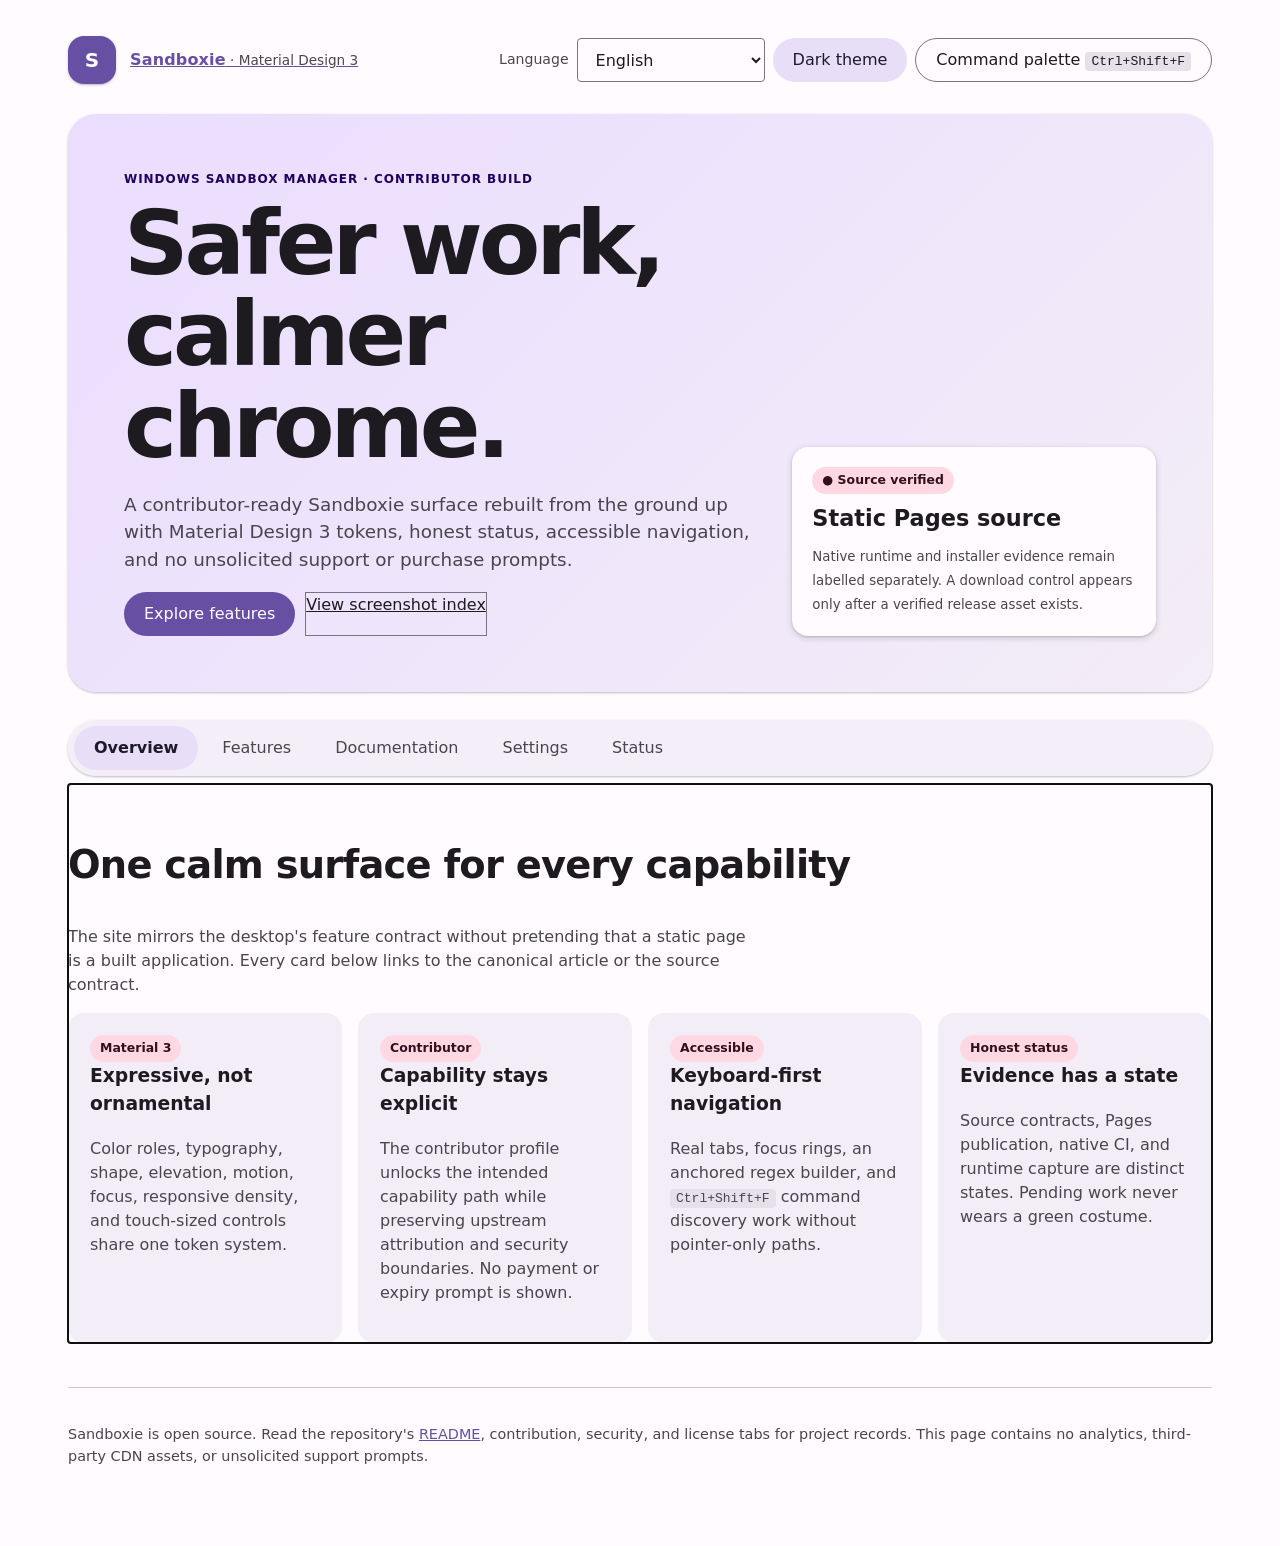
==== docs/index.html @ c84586d5 "Complete Day Teet Hui feature inventory The landing page now exposes every article in the hand-writt" ====
<!doctype html>
<html lang="en">
<head>
<meta charset="utf-8">
<meta name="viewport" content="width=device-width, initial-scale=1">
<meta name="description" content="Sandboxie: a calm, contributor-ready Windows sandbox manager with a Material Design 3 documentation home.">
<title>Sandboxie · Material 3</title>
<style>
:root {
  color-scheme: light;
  --md-sys-color-primary: #6750a4;
  --md-sys-color-on-primary: #fff;
  --md-sys-color-primary-container: #eaddff;
  --md-sys-color-on-primary-container: #21005d;
  --md-sys-color-secondary: #625b71;
  --md-sys-color-on-secondary: #fff;
  --md-sys-color-secondary-container: #e8def8;
  --md-sys-color-on-secondary-container: #1d192b;
  --md-sys-color-tertiary: #7d5260;
  --md-sys-color-tertiary-container: #ffd8e4;
  --md-sys-color-on-tertiary-container: #31111d;
  --md-sys-color-surface: #fffbfe;
  --md-sys-color-surface-container: #f3edf7;
  --md-sys-color-surface-container-high: #ece6f0;
  --md-sys-color-surface-container-highest: #e6e0e9;
  --md-sys-color-on-surface: #1d1b20;
  --md-sys-color-on-surface-variant: #49454f;
  --md-sys-color-outline: #79747e;
  --md-sys-color-outline-variant: #cac4d0;
  --md-sys-color-error: #b3261e;
  --md-sys-color-error-container: #f9dedc;
  --md-sys-color-on-error-container: #410e0b;
  --md-sys-shape-small: 8px;
  --md-sys-shape-medium: 12px;
  --md-sys-shape-large: 16px;
  --md-sys-shape-extra-large: 28px;
  --md-sys-elevation-1: 0 1px 3px rgb(29 27 32 / .16), 0 1px 2px rgb(29 27 32 / .14);
  --md-sys-elevation-2: 0 2px 6px rgb(29 27 32 / .18), 0 1px 2px rgb(29 27 32 / .14);
  --md-sys-motion-standard: cubic-bezier(.2, 0, 0, 1);
  --md-sys-typescale-body: 1rem/1.5 system-ui, -apple-system, "Segoe UI", sans-serif;
  --md-sys-typescale-label: .875rem/1.25 system-ui, -apple-system, "Segoe UI", sans-serif;
}
html[data-theme="dark"] {
  color-scheme: dark;
  --md-sys-color-primary: #d0bcff;
  --md-sys-color-on-primary: #381e72;
  --md-sys-color-primary-container: #4f378b;
  --md-sys-color-on-primary-container: #eaddff;
  --md-sys-color-secondary: #ccc2dc;
  --md-sys-color-on-secondary: #332d3d;
  --md-sys-color-secondary-container: #4a4458;
  --md-sys-color-on-secondary-container: #e8def8;
  --md-sys-color-tertiary: #efb8c8;
  --md-sys-color-tertiary-container: #633b48;
  --md-sys-color-on-tertiary-container: #ffd8e4;
  --md-sys-color-surface: #141218;
  --md-sys-color-surface-container: #211f26;
  --md-sys-color-surface-container-high: #2b2930;
  --md-sys-color-surface-container-highest: #36343b;
  --md-sys-color-on-surface: #e6e0e9;
  --md-sys-color-on-surface-variant: #cac4d0;
  --md-sys-color-outline: #938f99;
  --md-sys-color-outline-variant: #49454f;
  --md-sys-color-error: #f2b8b5;
  --md-sys-color-error-container: #8c1d18;
  --md-sys-color-on-error-container: #f9dedc;
}
* { box-sizing: border-box; }
html { scroll-behavior: smooth; background: var(--md-sys-color-surface); }
body { margin: 0; background: var(--md-sys-color-surface); color: var(--md-sys-color-on-surface); font: var(--md-sys-typescale-body); }
body[data-density="compact"] { --space: 12px; }
body[data-density="comfortable"] { --space: 24px; }
a { color: var(--md-sys-color-primary); }
button, input, select { font: inherit; }
button { min-height: 44px; border: 0; border-radius: 999px; padding: 0 20px; cursor: pointer; transition: transform 160ms var(--md-sys-motion-standard), box-shadow 160ms var(--md-sys-motion-standard), background 160ms var(--md-sys-motion-standard); }
button:hover { box-shadow: var(--md-sys-elevation-1); }
button:active { transform: scale(.98); }
button:focus-visible, a:focus-visible, input:focus-visible, select:focus-visible { outline: 3px solid var(--md-sys-color-tertiary); outline-offset: 2px; }
.app-shell { max-width: 1240px; margin: auto; padding: 24px clamp(16px, 4vw, 48px) 64px; }
.top-app-bar { min-height: 72px; display: flex; gap: 20px; align-items: center; justify-content: space-between; flex-wrap: wrap; }
.brand { display: flex; align-items: center; gap: 14px; min-width: 220px; }
.brand-mark { width: 48px; height: 48px; display: grid; place-items: center; border-radius: 16px; background: var(--md-sys-color-primary); color: var(--md-sys-color-on-primary); font-weight: 800; font-size: 1.25rem; box-shadow: var(--md-sys-elevation-1); }
.brand-name { font-weight: 700; letter-spacing: .01em; }
.brand-subtitle { color: var(--md-sys-color-on-surface-variant); font-size: .85rem; }
.top-actions { display: flex; gap: 8px; align-items: center; flex-wrap: wrap; }
.filled { background: var(--md-sys-color-primary); color: var(--md-sys-color-on-primary); }
.tonal { background: var(--md-sys-color-secondary-container); color: var(--md-sys-color-on-secondary-container); }
.outlined { background: transparent; border: 1px solid var(--md-sys-color-outline); color: var(--md-sys-color-on-surface); }
.text-button { background: transparent; color: var(--md-sys-color-primary); padding: 0 12px; }
select, input[type="search"], input[type="text"] { min-height: 44px; border: 1px solid var(--md-sys-color-outline); border-radius: 4px; padding: 0 14px; background: var(--md-sys-color-surface); color: var(--md-sys-color-on-surface); }
.hero { margin-top: 18px; padding: clamp(24px, 5vw, 56px); display: grid; grid-template-columns: minmax(0, 1.4fr) minmax(280px, .8fr); gap: 32px; align-items: end; border-radius: var(--md-sys-shape-extra-large); background: linear-gradient(135deg, var(--md-sys-color-primary-container), var(--md-sys-color-surface-container)); box-shadow: var(--md-sys-elevation-1); }
.eyebrow { margin: 0 0 10px; color: var(--md-sys-color-on-primary-container); font-weight: 700; letter-spacing: .08em; text-transform: uppercase; font-size: .75rem; }
h1 { max-width: 820px; margin: 0; font-size: clamp(2.5rem, 8vw, 5.6rem); line-height: 1.02; letter-spacing: -.045em; }
h2 { font-size: clamp(1.7rem, 3vw, 2.5rem); letter-spacing: -.02em; }
h3 { margin-top: 0; }
.hero-copy { max-width: 720px; color: var(--md-sys-color-on-surface-variant); font-size: 1.15rem; }
.hero-actions { display: flex; gap: 10px; flex-wrap: wrap; }
.status-card { padding: 20px; background: var(--md-sys-color-surface); border-radius: var(--md-sys-shape-large); box-shadow: var(--md-sys-elevation-2); }
.status-card strong { display: block; margin: 8px 0; font-size: 1.4rem; }
.status-card small { color: var(--md-sys-color-on-surface-variant); }
.site-tabs { position: sticky; top: 0; z-index: 2; margin: 28px 0 8px; display: flex; gap: 4px; padding: 6px; overflow-x: auto; border-radius: 999px; background: color-mix(in srgb, var(--md-sys-color-surface-container) 94%, transparent); box-shadow: var(--md-sys-elevation-1); }
.site-tab { flex: 0 0 auto; background: transparent; color: var(--md-sys-color-on-surface-variant); }
.site-tab[aria-selected="true"] { background: var(--md-sys-color-secondary-container); color: var(--md-sys-color-on-secondary-container); font-weight: 700; }
.panel { display: none; padding-top: 20px; animation: panel-in 220ms var(--md-sys-motion-standard); }
.panel.active { display: block; }
@keyframes panel-in { from { opacity: 0; transform: translateY(4px); } to { opacity: 1; transform: none; } }
@media (prefers-reduced-motion: reduce) { *, *::before, *::after { animation-duration: .01ms !important; transition-duration: .01ms !important; scroll-behavior: auto !important; } }
.section-heading { display: flex; gap: 16px; align-items: end; justify-content: space-between; flex-wrap: wrap; }
.section-heading p { max-width: 680px; color: var(--md-sys-color-on-surface-variant); }
.grid { display: grid; grid-template-columns: repeat(auto-fit, minmax(230px, 1fr)); gap: var(--space, 16px); }
.card { min-height: 170px; padding: 22px; border-radius: var(--md-sys-shape-large); background: var(--md-sys-color-surface-container); color: var(--md-sys-color-on-surface); transition: box-shadow 160ms var(--md-sys-motion-standard), transform 160ms var(--md-sys-motion-standard); }
.card:hover { transform: translateY(-2px); box-shadow: var(--md-sys-elevation-1); }
.card p { color: var(--md-sys-color-on-surface-variant); }
.meta { display: inline-flex; align-items: center; gap: 6px; padding: 4px 10px; border-radius: 999px; background: var(--md-sys-color-tertiary-container); color: var(--md-sys-color-on-tertiary-container); font-size: .78rem; font-weight: 700; }
.search-tools { display: flex; gap: 8px; align-items: center; flex-wrap: wrap; margin: 14px 0 20px; }
.search-tools input { flex: 1; min-width: min(100%, 280px); }
.builder { display: none; margin: 10px 0 20px; padding: 18px; border-radius: var(--md-sys-shape-large); background: var(--md-sys-color-surface-container-high); box-shadow: var(--md-sys-elevation-1); }
.builder.open { display: grid; gap: 12px; }
.builder-grid { display: grid; grid-template-columns: 1fr 140px; gap: 10px; }
.helper { color: var(--md-sys-color-on-surface-variant); font-size: .88rem; }
.feature-card[hidden] { display: none; }
.settings-grid { display: grid; grid-template-columns: repeat(auto-fit, minmax(250px, 1fr)); gap: 16px; }
.setting { display: grid; gap: 10px; padding: 18px; border-radius: var(--md-sys-shape-large); background: var(--md-sys-color-surface-container); }
.setting label { font-weight: 600; }
.setting small { color: var(--md-sys-color-on-surface-variant); }
input[type="range"] { width: 100%; accent-color: var(--md-sys-color-primary); }
.docs-list { display: grid; gap: 10px; padding: 0; list-style: none; }
.docs-list li { padding: 14px 16px; border-radius: var(--md-sys-shape-medium); background: var(--md-sys-color-surface-container); }
.notification { position: fixed; right: 20px; bottom: 20px; z-index: 4; max-width: min(420px, calc(100vw - 40px)); display: none; padding: 14px 18px; border-radius: var(--md-sys-shape-medium); background: var(--md-sys-color-inverse-surface, #313033); color: var(--md-sys-color-inverse-on-surface, #f4eff4); box-shadow: var(--md-sys-elevation-2); }
.notification.show { display: flex; align-items: center; gap: 12px; }
.notification button { min-height: 36px; padding: 0 12px; color: var(--md-sys-color-primary); background: transparent; }
.dialog-surface { position: fixed; inset: 0; z-index: 3; display: none; place-items: center; padding: 20px; background: rgb(0 0 0 / .42); }
.dialog-surface.open { display: grid; }
.dialog { width: min(680px, 100%); max-height: min(720px, 90vh); overflow: auto; padding: 24px; border-radius: var(--md-sys-shape-extra-large); background: var(--md-sys-color-surface-container-high); color: var(--md-sys-color-on-surface); box-shadow: var(--md-sys-elevation-2); }
.dialog input { width: 100%; margin: 12px 0; }
.palette-results { display: grid; gap: 6px; margin-top: 14px; }
.palette-results button { justify-content: flex-start; text-align: left; border-radius: var(--md-sys-shape-medium); background: var(--md-sys-color-surface-container); color: var(--md-sys-color-on-surface); }
.footer { margin-top: 44px; padding-top: 22px; border-top: 1px solid var(--md-sys-color-outline-variant); color: var(--md-sys-color-on-surface-variant); font-size: .9rem; }
code, kbd { padding: 2px 6px; border-radius: 4px; background: var(--md-sys-color-surface-container-highest); }
@media (max-width: 760px) { .app-shell { padding-inline: 16px; } .hero { grid-template-columns: 1fr; } .site-tabs { margin-inline: -4px; } .builder-grid { grid-template-columns: 1fr; } }
</style>
</head>
<body>
<div class="app-shell">
  <header class="top-app-bar">
    <a class="brand" href="#overview" aria-label="Sandboxie home">
      <span class="brand-mark" aria-hidden="true">S</span>
      <span><span class="brand-name">Sandboxie</span><span class="brand-subtitle"> · Material Design 3</span></span>
    </a>
    <div class="top-actions">
      <label class="helper" for="language">Language</label>
      <select id="language" aria-label="Language mode"><option value="en">English</option><option value="zh">繁體中文</option><option value="bi">English · 繁體中文</option></select>
      <button id="themeButton" class="tonal" type="button" aria-pressed="false">Dark theme</button>
      <button id="paletteButton" class="outlined" type="button">Command palette <kbd>Ctrl+Shift+F</kbd></button>
    </div>
  </header>

  <section class="hero" aria-labelledby="hero-title">
    <div>
      <p class="eyebrow" data-i18n="eyebrow">Windows sandbox manager · contributor build</p>
      <h1 id="hero-title" data-i18n="heroTitle">Safer work, calmer chrome.</h1>
      <p class="hero-copy" data-i18n="heroCopy">A contributor-ready Sandboxie surface rebuilt from the ground up with Material Design 3 tokens, honest status, accessible navigation, and no unsolicited support or purchase prompts.</p>
      <div class="hero-actions"><button class="filled" type="button" data-tab="features">Explore features</button><a class="outlined" href="screenshots.md">View screenshot index</a></div>
    </div>
    <aside class="status-card" aria-label="Publication status"><span class="meta">● Source verified</span><strong data-i18n="statusTitle">Static Pages source</strong><small data-i18n="statusCopy">Native runtime and installer evidence remain labelled separately. A download control appears only after a verified release asset exists.</small></aside>
  </section>

  <nav class="site-tabs" role="tablist" aria-label="Documentation sections">
    <button id="tab-overview" class="site-tab" role="tab" aria-selected="true" aria-controls="overview" data-tab="overview">Overview</button>
    <button id="tab-features" class="site-tab" role="tab" aria-selected="false" aria-controls="features" data-tab="features">Features</button>
    <button id="tab-docs" class="site-tab" role="tab" aria-selected="false" aria-controls="docs" data-tab="docs">Documentation</button>
    <button id="tab-settings" class="site-tab" role="tab" aria-selected="false" aria-controls="settings" data-tab="settings">Settings</button>
    <button id="tab-status" class="site-tab" role="tab" aria-selected="false" aria-controls="status" data-tab="status">Status</button>
  </nav>

  <main>
    <section id="overview" class="panel active" role="tabpanel" tabindex="0" aria-labelledby="tab-overview">
      <div class="section-heading"><div><h2>One calm surface for every capability</h2><p>The site mirrors the desktop's feature contract without pretending that a static page is a built application. Every card below links to the canonical article or the source contract.</p></div></div>
      <div class="grid">
        <article class="card"><span class="meta">Material 3</span><h3>Expressive, not ornamental</h3><p>Color roles, typography, shape, elevation, motion, focus, responsive density, and touch-sized controls share one token system.</p></article>
        <article class="card"><span class="meta">Contributor</span><h3>Capability stays explicit</h3><p>The contributor profile unlocks the intended capability path while preserving upstream attribution and security boundaries. No payment or expiry prompt is shown.</p></article>
        <article class="card"><span class="meta">Accessible</span><h3>Keyboard-first navigation</h3><p>Real tabs, focus rings, an anchored regex builder, and <kbd>Ctrl+Shift+F</kbd> command discovery work without pointer-only paths.</p></article>
        <article class="card"><span class="meta">Honest status</span><h3>Evidence has a state</h3><p>Source contracts, Pages publication, native CI, and runtime capture are distinct states. Pending work never wears a green costume.</p></article>
      </div>
    </section>

    <section id="features" class="panel" role="tabpanel" tabindex="0" aria-labelledby="tab-features">
      <div class="section-heading"><div><h2>Feature inventory</h2><p>Search the complete inventory. Plain text is the default; the builder beside this field enables bounded JavaScript regular expressions and reports syntax errors inline.</p></div></div>
      <div class="search-tools"><input id="featureSearch" type="search" placeholder="Search feature names and descriptions" aria-label="Search features"><button id="builderButton" class="tonal" type="button" aria-expanded="false" aria-controls="regexBuilder">Regex builder</button><span id="featureCount" class="helper" aria-live="polite"></span></div>
      <div id="regexBuilder" class="builder" aria-label="Anchored regex builder">
        <div class="builder-grid"><label>Pattern<input id="regexPattern" type="text" maxlength="240" aria-describedby="regexHelp"></label><label>Flags<input id="regexFlags" type="text" maxlength="6" placeholder="i,m"></label></div>
        <span id="regexHelp" class="helper">Use the JavaScript RegExp dialect. Evaluation is local and bounded to this page's feature text.</span><span id="regexStatus" class="helper" aria-live="polite">Plain text is active.</span>
      </div>
      <div id="featureGrid" class="grid">
        <article class="card feature-card"><span class="meta">UI</span><h3>Material 3 theme tokens</h3><p>Light and dark color roles, typography, shapes, elevation, motion, focus, density, and responsive controls.</p><a href="material-design.md">Read the design contract</a></article>
        <article class="card feature-card"><span class="meta">UI</span><h3>Appearance editor</h3><p>Installed font family, size, weight, style, accent translation, live preview, persistence, reset, and explicit unsupported-property disclosure.</p><a href="features/appearance-editor.md">Read the article</a></article>
        <article class="card feature-card"><span class="meta">Settings</span><h3>Scheduled settings</h3><p>Versioned local schedules support dates, times, weekdays, precedence, safe fallback, and validated external sources.</p><a href="features/scheduled-settings.md">Read the article</a></article>
        <article class="card feature-card"><span class="meta">Settings</span><h3>Renamable School mode</h3><p>A shared local mode can be renamed and unlocked without claiming to be a security boundary; preferences return after unlock.</p><a href="features/school-mode.md">Read the article</a></article>
        <article class="card feature-card"><span class="meta">Navigation</span><h3>Tab discovery and state</h3><p>Persistent active, pinned, grouped, and ordered tabs with search and a documented schema.</p><a href="features/tab-discovery.md">Read the article</a></article>
        <article class="card feature-card"><span class="meta">History</span><h3>Settings history</h3><p>Append-only local revisions, filtered views, restore actions, and export of the visible history set.</p><a href="features/settings-history.md">Read the article</a></article>
        <article class="card feature-card"><span class="meta">Feedback</span><h3>Non-blocking notifications</h3><p>Dismissible informational messages, bulk actions, local search, regex filtering, and export without modal nagging.</p><a href="features/notifications.md">Read the article</a></article>
        <article class="card feature-card"><span class="meta">Integration</span><h3>VS Code opener</h3><p>Detects a user-selected external editor and opens the profile folder through one explicit action.</p><a href="features/external-editor.md">Read the article</a></article>
        <article class="card feature-card"><span class="meta">Discovery</span><h3>Command palette</h3><p>Find destinations, settings, and articles with <kbd>Ctrl+Shift+F</kbd>; the page keeps the shortcut discoverable.</p><a href="features/command-palette.md">Read the article</a></article>
        <article class="card feature-card"><span class="meta">Delight</span><h3>Dim-sum surprise</h3><p>The desktop's delayed 10% startup draw is documented with its non-blocking, local-cache and public-catalog boundaries.</p><a href="features/dim-sum-surprise.md">Read the article</a></article>
        <article class="card feature-card"><span class="meta">Color</span><h3>Color translator</h3><p>Material accent editing keeps numeric color formats, alpha, contrast, and validation visible.</p><a href="features/color-translator.md">Read the article</a></article>
        <article class="card feature-card"><span class="meta">Build</span><h3>Contributor build audit</h3><p>Capability checks, generated driver flags, and build-time evidence are documented without removing upstream attribution.</p><a href="features/contributor-build-audit.md">Read the article</a></article>
        <article class="card feature-card"><span class="meta">Settings</span><h3>Settings provenance</h3><p>Presentation and Material values identify whether they came from the profile or the compiled-in fallback, and refresh after edits and reset.</p><a href="features/settings-provenance.md">Read the article</a></article>
        <article class="card feature-card"><span class="meta">Build</span><h3>Windows build entrypoints</h3><p>Silent build and installer scripts use the supported Windows path, report missing pinned tools, and keep installer output explicitly unsigned.</p><a href="features/build-entrypoints.md">Read the article</a></article>
        <article class="card feature-card"><span class="meta">Safety</span><h3>Destructive confirmation</h3><p>Two independent keys, a full-range confirmation slider, reduced-motion progress, Emergency exit, Escape cancellation, and focus return protect destructive actions.</p><a href="features/destructive-confirmation.md">Read the article</a></article>
        <article class="card feature-card"><span class="meta">Verification</span><h3>Native CI evidence</h3><p>Windows artifact completeness and the bounded startup smoke are reported separately from visual, driver, service, and installer proof.</p><a href="features/native-ci-evidence.md">Read the article</a></article>
        <article class="card feature-card"><span class="meta">Chrome</span><h3>Ground-up M3 shell</h3><p>A single frameless Material 3 title bar owns window controls and migration boundaries while legacy views are replaced incrementally.</p><a href="features/ui/m3-shell-boundary.md">Read the article</a></article>
        <article class="card feature-card"><span class="meta">Settings</span><h3>Editor settings surface</h3><p>Native editor settings preserve tri-state behavior, dependency rules, reset/cancel semantics, and local history while the old form is retired.</p><a href="features/editor-settings.md">Read the article</a></article>
      </div>
    </section>

    <section id="docs" class="panel" role="tabpanel" tabindex="0" aria-labelledby="tab-docs">
      <div class="section-heading"><div><h2>Documentation</h2><p>Long references stay in the repository as individual articles. This index keeps the path short and the status factual.</p></div></div>
      <ul class="docs-list">
        <li><a href="material-design.md">Material Design 3 desktop shell</a><br><span class="helper">Tokens, typography, focus, density, and responsive layout.</span></li>
        <li><a href="contributor-build.md">Contributor build capability</a><br><span class="helper">Explicit build profile behavior and preserved attribution.</span></li>
        <li><a href="changelog.md">Changelog</a><br><span class="helper">Release-linked changes with honest verification state.</span></li>
        <li><a href="screenshots.md">Screenshot index</a><br><span class="helper">Tracked gallery assets; no static image is presented as runtime proof.</span></li>
      </ul>
    </section>

    <section id="settings" class="panel" role="tabpanel" tabindex="0" aria-labelledby="tab-settings">
      <div class="section-heading"><div><h2>Page preferences</h2><p>These controls are local to this browser and demonstrate the same persisted presentation contract as the desktop. They do not change application identity or claim to unlock a runtime build.</p></div></div>
      <div class="search-tools" aria-label="Settings search tools"><input id="settingsSearch" type="search" placeholder="Search settings" aria-label="Search settings"><button id="settingsBuilderButton" class="tonal" type="button" aria-expanded="false" aria-controls="settingsRegexBuilder">Regex builder</button><span id="settingsCount" class="helper" aria-live="polite"></span></div>
      <div id="settingsRegexBuilder" class="builder" aria-label="Settings anchored regex builder">
        <div class="builder-grid"><label>Pattern<input id="settingsRegexPattern" type="text" maxlength="240" aria-describedby="settingsRegexHelp"></label><label>Flags<input id="settingsRegexFlags" type="text" maxlength="6" placeholder="i,m"></label></div>
        <span id="settingsRegexHelp" class="helper">Use the JavaScript RegExp dialect. Evaluation is local and bounded to this settings surface.</span><span id="settingsRegexStatus" class="helper" aria-live="polite">Plain text is active.</span>
      </div>
      <div class="settings-grid">
        <div class="setting"><label for="density">Density</label><select id="density"><option value="standard">Standard</option><option value="compact">Compact</option><option value="comfortable">Comfortable</option></select><small>Changes spacing while retaining touch-sized controls.</small></div>
        <div class="setting"><label for="funnyEnglish">English funny level <output id="funnyEnglishValue">1</output></label><input id="funnyEnglish" type="range" min="1" max="5" value="1"><small>Styles voice only; facts and status remain unchanged.</small></div>
        <div class="setting"><label for="funnyCantonese">Cantonese funny level <output id="funnyCantoneseValue">1</output></label><input id="funnyCantonese" type="range" min="1" max="5" value="1"><small>Applies only when Cantonese or bilingual mode is selected.</small></div>
        <div class="setting"><label for="emojiToggle"><input id="emojiToggle" type="checkbox" checked> Show emojis in messages</label><small>Decorative emoji never changes control labels or accessible names.</small></div>
        <div class="setting"><label for="fontScale">Font scale <output id="fontScaleValue">100%</output></label><input id="fontScale" type="range" min="90" max="130" value="100"><small>Uses the browser's local type scale; CJK fallback stays system-provided.</small></div>
        <div class="setting"><button id="resetSettings" class="outlined" type="button">Reset page preferences</button><small>Restores this page's shipped presentation values.</small></div>
      </div>
    </section>

    <section id="status" class="panel" role="tabpanel" tabindex="0" aria-labelledby="tab-status">
      <div class="section-heading"><div><h2>Release and verification status</h2><p>Publication is deliberately separated from implementation. A verified installer button is absent until a release manifest supplies an immutable asset URL.</p></div></div>
      <div class="grid">
        <article class="card"><span class="meta">✅ Verified source</span><h3>Pages source</h3><p>This page is a static, local-asset-only source validated by the Pages workflow.</p></article>
        <article class="card"><span class="meta">⏳ Separate gate</span><h3>Native build</h3><p>Qt/MSVC and headless runtime evidence belongs to CI and capture lanes, not to this landing page.</p></article>
        <article class="card"><span class="meta">⏳ Conditional</span><h3>Installer download</h3><p>No installer is advertised until a verified release asset exists. This prevents a guessed or candidate URL.</p></article>
        <article class="card"><span class="meta">ℹ️ Attribution</span><h3>Open source</h3><p>Upstream license and third-party notices remain authoritative. This page does not replace them.</p></article>
      </div>
    </section>
  </main>

  <footer class="footer"><p>Sandboxie is open source. Read the repository's <a href="../README.md">README</a>, contribution, security, and license tabs for project records. This page contains no analytics, third-party CDN assets, or unsolicited support prompts.</p></footer>
</div>
<div id="notification" class="notification" role="status" aria-live="polite"><span id="notificationText"></span><button id="notificationClose" type="button" aria-label="Dismiss notification">Dismiss</button></div>
<div id="paletteSurface" class="dialog-surface" role="presentation"><section class="dialog" role="dialog" aria-modal="true" aria-labelledby="paletteTitle"><div class="section-heading"><h2 id="paletteTitle">Command palette</h2><button id="paletteClose" class="text-button" type="button">Close</button></div><p class="helper">Search features, documentation, settings, or destinations. Press <kbd>Escape</kbd> to close.</p><input id="paletteSearch" type="search" placeholder="Search commands" aria-label="Search commands"><div id="paletteResults" class="palette-results"></div></section></div>
<script>
(() => {
  const root = document.documentElement;
  const body = document.body;
  const storage = 'sandboxie-pages-';
  const $ = (id) => document.getElementById(id);
  const tabs = [...document.querySelectorAll('[data-tab]')];
  const panels = [...document.querySelectorAll('.panel')];
  const save = (key, value) => localStorage.setItem(storage + key, String(value));
  const read = (key, fallback) => localStorage.getItem(storage + key) ?? fallback;
  const notify = (message) => { $('notificationText').textContent = message; $('notification').classList.add('show'); window.clearTimeout(notify.timer); notify.timer = window.setTimeout(() => $('notification').classList.remove('show'), 4200); };
  function openTab(id) { const panel = $(id) ? id : 'overview'; panels.forEach((item) => item.classList.toggle('active', item.id === panel)); document.querySelectorAll('.site-tab').forEach((tab) => tab.setAttribute('aria-selected', String(tab.dataset.tab === panel))); history.replaceState(null, '', '#' + panel); $(panel)?.focus({ preventScroll: true }); }
  tabs.forEach((tab) => tab.addEventListener('click', () => openTab(tab.dataset.tab)));
  document.querySelectorAll('.site-tab').forEach((tab) => tab.addEventListener('keydown', (event) => { const all = [...document.querySelectorAll('.site-tab')]; const index = all.indexOf(tab); if (event.key === 'ArrowRight' || event.key === 'ArrowDown') { event.preventDefault(); all[(index + 1) % all.length].focus(); } if (event.key === 'ArrowLeft' || event.key === 'ArrowUp') { event.preventDefault(); all[(index - 1 + all.length) % all.length].focus(); } if (event.key === 'Enter' || event.key === ' ') { event.preventDefault(); openTab(tab.dataset.tab); } }));
  document.querySelectorAll('[data-tab]').forEach((button) => { if (!button.classList.contains('site-tab')) button.addEventListener('click', () => openTab(button.dataset.tab)); });
  const copy = {
    en: {
      eyebrow: 'Windows sandbox manager · contributor build', heroTitle: 'Safer work, calmer chrome.',
      heroCopy: 'A contributor-ready Sandboxie surface rebuilt from the ground up with Material Design 3 tokens, honest status, accessible navigation, and no unsolicited support or purchase prompts.',
      statusTitle: 'Static Pages source', statusCopy: 'Native runtime and installer evidence remain labelled separately. A download control appears only after a verified release asset exists.',
      saved: 'Language and tone preferences saved locally.'
    },
    zh: {
      eyebrow: 'Windows 沙盒管理器 · 貢獻者版本', heroTitle: '工作更安全，介面更平靜。',
      heroCopy: 'Sandboxie 貢獻者版本以 Material Design 3 重新打造，保留誠實狀態、無障礙導覽，以及不打擾使用者的體驗。',
      statusTitle: '靜態 Day Teet Hui 來源', statusCopy: '原生執行與安裝程式證據分開標示；只有驗證過的發行資產才會出現下載按鈕。',
      saved: '語言與幽默程度已儲存於本機。'
    }
  };
  const funnyTail = (mode, level) => {
    if (level < 3) return '';
    if (mode === 'zh') return level >= 5 ? '（介面唔再扮木口木面啦。）' : '（少少輕鬆，事實照樣清楚。）';
    return level >= 5 ? ' The chrome has put on its tiny party hat.' : ' A little warmth, with the facts still wearing a seatbelt.';
  };
  function applyPresentation() {
    const mode = language.value;
    const en = copy.en; const zh = copy.zh;
    const englishLevel = Number($('funnyEnglish').value);
    const cantoneseLevel = Number($('funnyCantonese').value);
    const english = { eyebrow: en.eyebrow, heroTitle: en.heroTitle, heroCopy: en.heroCopy + funnyTail('en', englishLevel), statusTitle: en.statusTitle, statusCopy: en.statusCopy };
    const cantonese = { eyebrow: zh.eyebrow, heroTitle: zh.heroTitle, heroCopy: zh.heroCopy + funnyTail('zh', cantoneseLevel), statusTitle: zh.statusTitle, statusCopy: zh.statusCopy };
    document.querySelectorAll('[data-i18n]').forEach((node) => { const key = node.dataset.i18n; const value = mode === 'zh' ? cantonese[key] : mode === 'bi' ? english[key] + ' · ' + cantonese[key] : english[key]; if (value) node.textContent = value; });
  }
  const savedTheme = read('theme', 'light'); root.dataset.theme = savedTheme; $('themeButton').setAttribute('aria-pressed', String(savedTheme === 'dark')); $('themeButton').textContent = savedTheme === 'dark' ? 'Light theme' : 'Dark theme';
  $('themeButton').addEventListener('click', () => { const dark = root.dataset.theme !== 'dark'; root.dataset.theme = dark ? 'dark' : 'light'; save('theme', root.dataset.theme); $('themeButton').setAttribute('aria-pressed', String(dark)); $('themeButton').textContent = dark ? 'Light theme' : 'Dark theme'; notify(dark ? 'Dark theme applied.' : 'Light theme applied.'); });
  const language = $('language'); language.value = read('language', 'en'); language.addEventListener('change', () => { save('language', language.value); applyPresentation(); notify(copy[language.value === 'zh' ? 'zh' : 'en'].saved); });
  const density = $('density'); density.value = read('density', 'standard'); body.dataset.density = density.value; density.addEventListener('change', () => { body.dataset.density = density.value; save('density', density.value); notify('Density preference saved locally.'); });
  const bindRange = (id, output, key, suffix = '') => { const input = $(id); input.value = read(key, input.value); $(output).value = input.value + suffix; input.addEventListener('input', () => { $(output).value = input.value + suffix; save(key, input.value); }); };
  bindRange('funnyEnglish', 'funnyEnglishValue', 'funnyEnglish'); bindRange('funnyCantonese', 'funnyCantoneseValue', 'funnyCantonese'); bindRange('fontScale', 'fontScaleValue', 'fontScale', '%'); body.style.fontSize = read('fontScale', '100') + '%'; $('fontScale').addEventListener('input', () => { body.style.fontSize = $('fontScale').value + '%'; }); $('funnyEnglish').addEventListener('input', applyPresentation); $('funnyCantonese').addEventListener('input', applyPresentation);
  const emoji = $('emojiToggle'); emoji.checked = read('emoji', 'true') === 'true'; emoji.addEventListener('change', () => { save('emoji', emoji.checked); notify('Message decoration preference saved locally.'); });
  $('resetSettings').addEventListener('click', () => { ['theme','language','density','funnyEnglish','funnyCantonese','fontScale','emoji'].forEach((key) => localStorage.removeItem(storage + key)); location.reload(); });
  const search = $('featureSearch'); const regexPattern = $('regexPattern'); const regexFlags = $('regexFlags'); const cards = [...document.querySelectorAll('.feature-card')];
  function filterFeatures(regexMode = false) { const query = regexMode ? regexPattern.value : search.value; let matcher; if (!query) { matcher = { test: () => true }; $('regexStatus').textContent = regexMode ? 'Enter a pattern to search.' : 'Plain text is active.'; } else { try { matcher = regexMode ? new RegExp(query, regexFlags.value) : new RegExp(query.replace(/[.*+?^${}()|[\\]\\]/g, '\\$&'), 'i'); $('regexStatus').textContent = regexMode ? 'Valid pattern.' : 'Plain text is active.'; } catch (error) { $('regexStatus').textContent = 'Invalid pattern: ' + error.message; $('featureCount').textContent = 'No results until the pattern is valid.'; return; } } let visible = 0; cards.forEach((card) => { const match = matcher.test(card.innerText); card.hidden = !match; if (match) visible += 1; if (matcher.global) matcher.lastIndex = 0; }); $('featureCount').textContent = visible + ' of ' + cards.length + ' features'; }
  search.addEventListener('input', () => filterFeatures(false)); regexPattern.addEventListener('input', () => filterFeatures(true)); regexFlags.addEventListener('input', () => filterFeatures(true)); $('builderButton').addEventListener('click', () => { const open = $('regexBuilder').classList.toggle('open'); $('builderButton').setAttribute('aria-expanded', String(open)); if (open) regexPattern.focus(); }); filterFeatures(false);
  const settingsSearch = $('settingsSearch'); const settingsPattern = $('settingsRegexPattern'); const settingsFlags = $('settingsRegexFlags'); const settings = [...document.querySelectorAll('.setting')];
  function filterSettings(regexMode = false) { const query = regexMode ? settingsPattern.value : settingsSearch.value; let matcher; if (!query) { matcher = { test: () => true }; $('settingsRegexStatus').textContent = regexMode ? 'Enter a pattern to search.' : 'Plain text is active.'; } else { try { matcher = regexMode ? new RegExp(query, settingsFlags.value) : new RegExp(query.replace(/[.*+?^${}()|[\\]\\]/g, '\\$&'), 'i'); $('settingsRegexStatus').textContent = regexMode ? 'Valid pattern.' : 'Plain text is active.'; } catch (error) { $('settingsRegexStatus').textContent = 'Invalid pattern: ' + error.message; $('settingsCount').textContent = 'No results until the pattern is valid.'; return; } } let visible = 0; settings.forEach((setting) => { const match = matcher.test(setting.innerText); setting.hidden = !match; if (match) visible += 1; if (matcher.global) matcher.lastIndex = 0; }); $('settingsCount').textContent = visible + ' of ' + settings.length + ' settings'; }
  settingsSearch.addEventListener('input', () => filterSettings(false)); settingsPattern.addEventListener('input', () => filterSettings(true)); settingsFlags.addEventListener('input', () => filterSettings(true)); $('settingsBuilderButton').addEventListener('click', () => { const open = $('settingsRegexBuilder').classList.toggle('open'); $('settingsBuilderButton').setAttribute('aria-expanded', String(open)); if (open) settingsPattern.focus(); }); filterSettings(false);
  const commands = [...document.querySelectorAll('.feature-card a'), ...document.querySelectorAll('.docs-list a'), ...document.querySelectorAll('.site-tab')].map((item) => ({ label: item.textContent.trim(), action: () => item.matches('.site-tab') ? openTab(item.dataset.tab) : (location.href = item.href) }));
  function renderPalette() { const query = $('paletteSearch').value.toLowerCase(); const matches = commands.filter((command) => command.label.toLowerCase().includes(query)).slice(0, 18); $('paletteResults').replaceChildren(...matches.map((command) => { const button = document.createElement('button'); button.type = 'button'; button.textContent = command.label; button.addEventListener('click', () => { command.action(); closePalette(); }); return button; })); }
  function openPalette() { $('paletteSurface').classList.add('open'); $('paletteSearch').value = ''; renderPalette(); $('paletteSearch').focus(); }
  function closePalette() { $('paletteSurface').classList.remove('open'); $('paletteButton').focus(); }
  $('paletteButton').addEventListener('click', openPalette); $('paletteClose').addEventListener('click', closePalette); $('paletteSearch').addEventListener('input', renderPalette); $('paletteSurface').addEventListener('click', (event) => { if (event.target === $('paletteSurface')) closePalette(); }); document.addEventListener('keydown', (event) => { if (event.ctrlKey && event.shiftKey && event.key.toLowerCase() === 'f') { event.preventDefault(); openPalette(); } if (event.key === 'Escape' && $('paletteSurface').classList.contains('open')) closePalette(); }); $('notificationClose').addEventListener('click', () => $('notification').classList.remove('show'));
  applyPresentation(); const hash = location.hash.slice(1); if (hash && $(hash)) openTab(hash); else openTab('overview');
})();
</script>
</body>
</html>
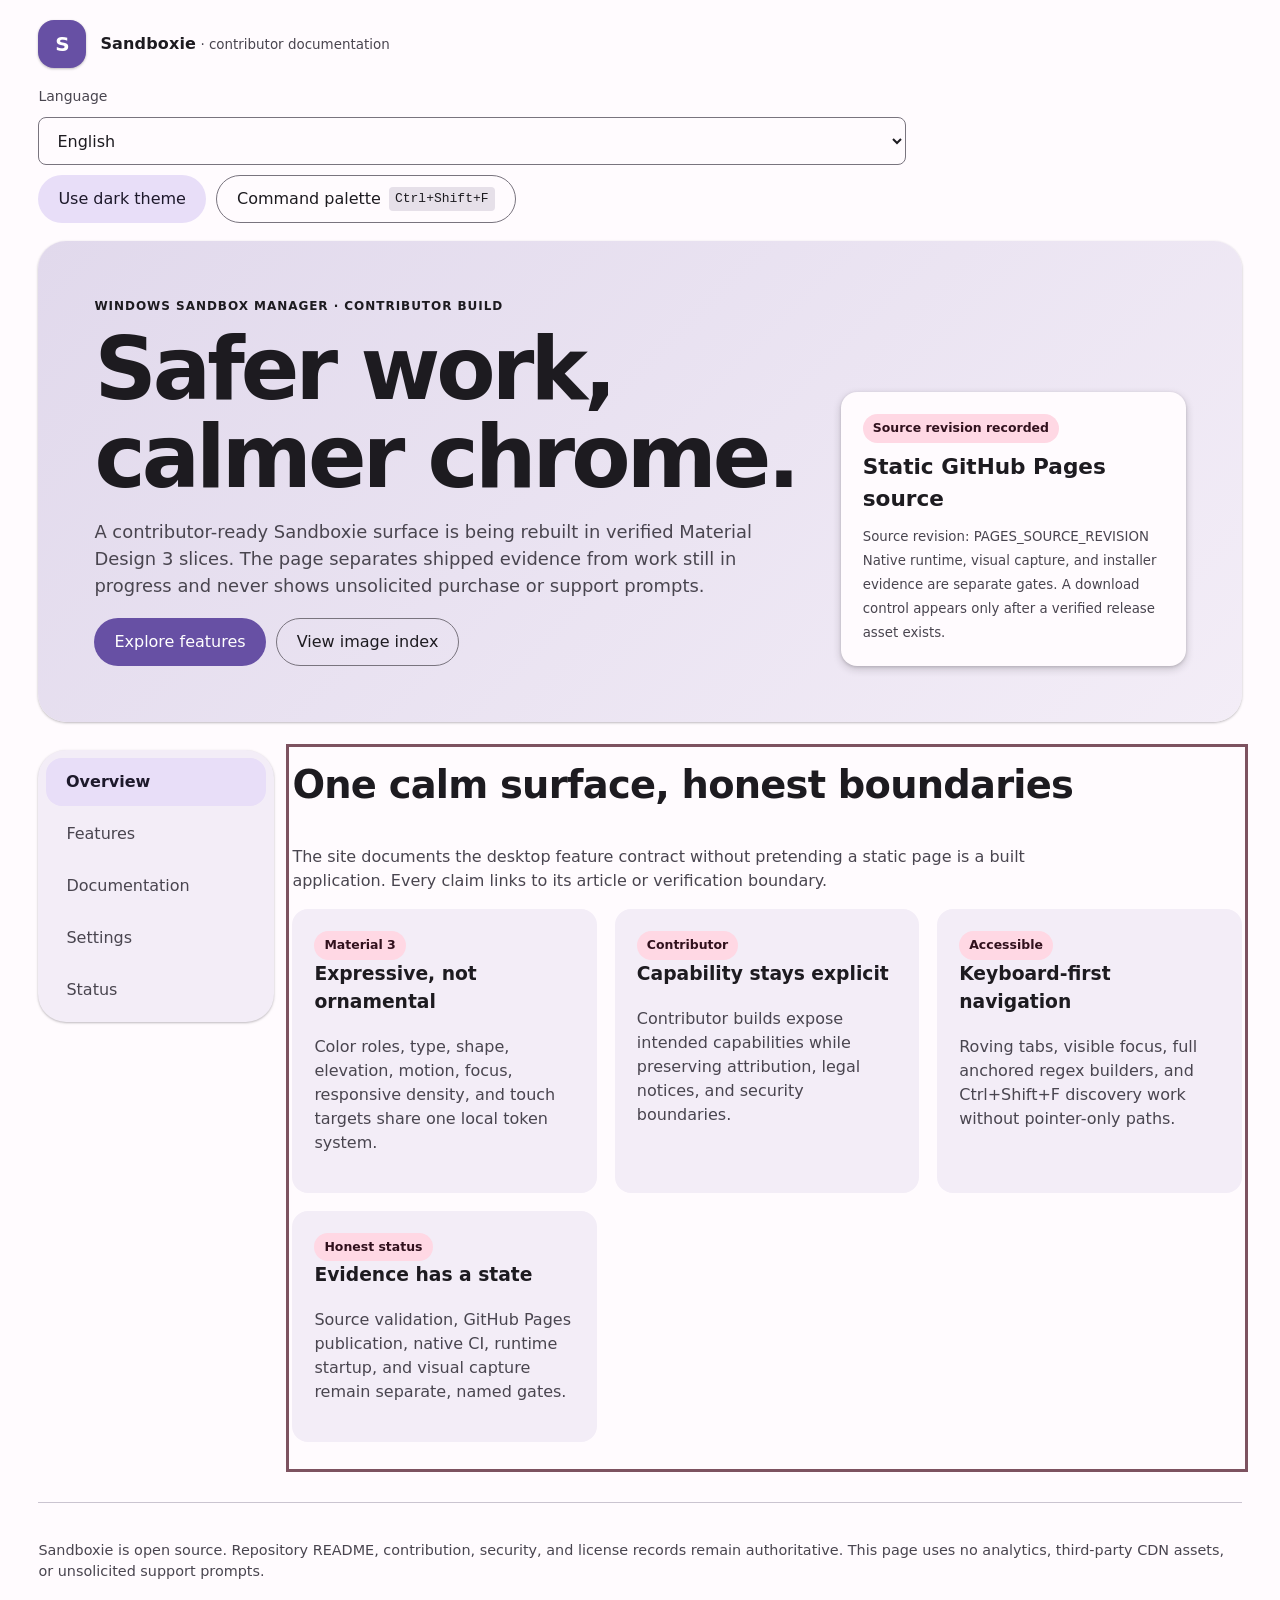
==== commit bc61226e: "Rebuild GitHub Pages as an interactive Material 3 documentation surface The landing page now provide" ====
--- a/docs/index.html
+++ b/docs/index.html
@@ -1,19 +1,20 @@
 <!doctype html>
-<html lang="en">
+<html lang="en" data-theme="light" data-tab-dock="left">
 <head>
 <meta charset="utf-8">
 <meta name="viewport" content="width=device-width, initial-scale=1">
-<meta name="description" content="Sandboxie: a calm, contributor-ready Windows sandbox manager with a Material Design 3 documentation home.">
-<title>Sandboxie · Material 3</title>
+<meta name="description" content="Sandboxie contributor build documentation, feature status, and Material Design 3 presentation controls.">
+<title>Sandboxie contributor build</title>
 <style>
 :root {
   color-scheme: light;
+  --seed: #6750a4;
   --md-sys-color-primary: #6750a4;
-  --md-sys-color-on-primary: #fff;
-  --md-sys-color-primary-container: #eaddff;
-  --md-sys-color-on-primary-container: #21005d;
+  --md-sys-color-on-primary: #ffffff;
+  --md-sys-color-primary-container: color-mix(in srgb, var(--seed) 20%, #ffffff);
+  --md-sys-color-on-primary-container: color-mix(in srgb, var(--seed) 62%, #000000);
   --md-sys-color-secondary: #625b71;
-  --md-sys-color-on-secondary: #fff;
+  --md-sys-color-on-secondary: #ffffff;
   --md-sys-color-secondary-container: #e8def8;
   --md-sys-color-on-secondary-container: #1d192b;
   --md-sys-color-tertiary: #7d5260;
@@ -29,23 +30,27 @@
   --md-sys-color-outline-variant: #cac4d0;
   --md-sys-color-error: #b3261e;
   --md-sys-color-error-container: #f9dedc;
-  --md-sys-color-on-error-container: #410e0b;
+  --md-sys-color-inverse-surface: #313033;
+  --md-sys-color-inverse-on-surface: #f4eff4;
   --md-sys-shape-small: 8px;
   --md-sys-shape-medium: 12px;
   --md-sys-shape-large: 16px;
   --md-sys-shape-extra-large: 28px;
   --md-sys-elevation-1: 0 1px 3px rgb(29 27 32 / .16), 0 1px 2px rgb(29 27 32 / .14);
-  --md-sys-elevation-2: 0 2px 6px rgb(29 27 32 / .18), 0 1px 2px rgb(29 27 32 / .14);
+  --md-sys-elevation-2: 0 3px 8px rgb(29 27 32 / .20), 0 1px 3px rgb(29 27 32 / .16);
   --md-sys-motion-standard: cubic-bezier(.2, 0, 0, 1);
   --md-sys-typescale-body: 1rem/1.5 system-ui, -apple-system, "Segoe UI", sans-serif;
-  --md-sys-typescale-label: .875rem/1.25 system-ui, -apple-system, "Segoe UI", sans-serif;
+  --layout-gap: 18px;
+  --card-padding: 22px;
+  --control-gap: 10px;
+  --rail-width: 236px;
 }
 html[data-theme="dark"] {
   color-scheme: dark;
   --md-sys-color-primary: #d0bcff;
-  --md-sys-color-on-primary: #381e72;
-  --md-sys-color-primary-container: #4f378b;
-  --md-sys-color-on-primary-container: #eaddff;
+  --md-sys-color-on-primary: #1d102f;
+  --md-sys-color-primary-container: color-mix(in srgb, var(--seed) 58%, #111016);
+  --md-sys-color-on-primary-container: color-mix(in srgb, var(--seed) 22%, #ffffff);
   --md-sys-color-secondary: #ccc2dc;
   --md-sys-color-on-secondary: #332d3d;
   --md-sys-color-secondary-container: #4a4458;
@@ -63,261 +68,1309 @@
   --md-sys-color-outline-variant: #49454f;
   --md-sys-color-error: #f2b8b5;
   --md-sys-color-error-container: #8c1d18;
-  --md-sys-color-on-error-container: #f9dedc;
+  --md-sys-color-inverse-surface: #e6e0e9;
+  --md-sys-color-inverse-on-surface: #313033;
 }
+body[data-density="compact"] { --layout-gap: 12px; --card-padding: 16px; --control-gap: 6px; --rail-width: 204px; }
+body[data-density="comfortable"] { --layout-gap: 26px; --card-padding: 28px; --control-gap: 14px; --rail-width: 260px; }
 * { box-sizing: border-box; }
-html { scroll-behavior: smooth; background: var(--md-sys-color-surface); }
+html { background: var(--md-sys-color-surface); scroll-behavior: smooth; }
 body { margin: 0; background: var(--md-sys-color-surface); color: var(--md-sys-color-on-surface); font: var(--md-sys-typescale-body); }
-body[data-density="compact"] { --space: 12px; }
-body[data-density="comfortable"] { --space: 24px; }
+body.dialog-open { overflow: hidden; }
+body[data-motion="reduced"] *, body[data-motion="reduced"] *::before, body[data-motion="reduced"] *::after { animation-duration: .01ms !important; transition-duration: .01ms !important; scroll-behavior: auto !important; }
 a { color: var(--md-sys-color-primary); }
-button, input, select { font: inherit; }
-button { min-height: 44px; border: 0; border-radius: 999px; padding: 0 20px; cursor: pointer; transition: transform 160ms var(--md-sys-motion-standard), box-shadow 160ms var(--md-sys-motion-standard), background 160ms var(--md-sys-motion-standard); }
-button:hover { box-shadow: var(--md-sys-elevation-1); }
-button:active { transform: scale(.98); }
-button:focus-visible, a:focus-visible, input:focus-visible, select:focus-visible { outline: 3px solid var(--md-sys-color-tertiary); outline-offset: 2px; }
-.app-shell { max-width: 1240px; margin: auto; padding: 24px clamp(16px, 4vw, 48px) 64px; }
-.top-app-bar { min-height: 72px; display: flex; gap: 20px; align-items: center; justify-content: space-between; flex-wrap: wrap; }
-.brand { display: flex; align-items: center; gap: 14px; min-width: 220px; }
-.brand-mark { width: 48px; height: 48px; display: grid; place-items: center; border-radius: 16px; background: var(--md-sys-color-primary); color: var(--md-sys-color-on-primary); font-weight: 800; font-size: 1.25rem; box-shadow: var(--md-sys-elevation-1); }
-.brand-name { font-weight: 700; letter-spacing: .01em; }
-.brand-subtitle { color: var(--md-sys-color-on-surface-variant); font-size: .85rem; }
-.top-actions { display: flex; gap: 8px; align-items: center; flex-wrap: wrap; }
+button, input, select, textarea { font: inherit; }
+button, .button-link {
+  min-height: 48px; border: 0; border-radius: 999px; padding: 0 20px; display: inline-flex;
+  align-items: center; justify-content: center; gap: 8px; cursor: pointer; text-decoration: none;
+  transition: transform 160ms var(--md-sys-motion-standard), box-shadow 160ms var(--md-sys-motion-standard), background 160ms var(--md-sys-motion-standard);
+}
+button:hover, .button-link:hover { box-shadow: var(--md-sys-elevation-1); }
+button:active, .button-link:active { transform: scale(.98); }
+button:focus-visible, a:focus-visible, input:focus-visible, select:focus-visible, textarea:focus-visible, .panel:focus-visible {
+  outline: 3px solid var(--md-sys-color-tertiary); outline-offset: 3px;
+}
+input[type="search"], input[type="text"], select, textarea {
+  min-height: 48px; width: 100%; border: 1px solid var(--md-sys-color-outline); border-radius: var(--md-sys-shape-small);
+  padding: 10px 14px; background: var(--md-sys-color-surface); color: var(--md-sys-color-on-surface);
+}
+textarea { min-height: 96px; resize: vertical; }
+input[type="range"] { width: 100%; min-height: 48px; accent-color: var(--md-sys-color-primary); }
+input[type="checkbox"], input[type="color"] { min-width: 24px; min-height: 24px; accent-color: var(--md-sys-color-primary); }
+.setting > label:has(input[type="checkbox"]), .builder .mode-label { min-height: 48px; padding-block: 8px; }
+.card > a, .docs-list a { display: inline-flex; align-items: center; min-height: 48px; }
+.visually-hidden { position: fixed !important; width: 1px !important; height: 1px !important; padding: 0 !important; margin: -1px !important; overflow: hidden !important; clip: rect(0 0 0 0) !important; white-space: nowrap !important; border: 0 !important; }
+.skip-link { position: fixed; left: 16px; top: -80px; z-index: 10; padding: 12px 18px; border-radius: 999px; background: var(--md-sys-color-primary); color: var(--md-sys-color-on-primary); }
+.skip-link:focus { top: 16px; }
+.app-shell { max-width: 1440px; margin: auto; padding: 20px clamp(14px, 3vw, 42px) 56px; }
+.top-app-bar { min-height: 72px; display: flex; gap: 18px; align-items: center; justify-content: space-between; flex-wrap: wrap; }
+.brand { display: flex; align-items: center; gap: 14px; color: inherit; text-decoration: none; }
+.brand-mark { width: 48px; height: 48px; display: grid; place-items: center; border-radius: 16px; background: var(--md-sys-color-primary); color: var(--md-sys-color-on-primary); font-size: 1.25rem; font-weight: 800; box-shadow: var(--md-sys-elevation-1); }
+.brand-name { font-weight: 760; letter-spacing: .01em; }
+.brand-subtitle { color: var(--md-sys-color-on-surface-variant); font-size: .84rem; }
+.top-actions, .hero-actions, .search-row, .builder-actions, .inline-fields { display: flex; gap: var(--control-gap); align-items: center; flex-wrap: wrap; }
+.top-actions label { color: var(--md-sys-color-on-surface-variant); font-size: .875rem; }
 .filled { background: var(--md-sys-color-primary); color: var(--md-sys-color-on-primary); }
 .tonal { background: var(--md-sys-color-secondary-container); color: var(--md-sys-color-on-secondary-container); }
-.outlined { background: transparent; border: 1px solid var(--md-sys-color-outline); color: var(--md-sys-color-on-surface); }
-.text-button { background: transparent; color: var(--md-sys-color-primary); padding: 0 12px; }
-select, input[type="search"], input[type="text"] { min-height: 44px; border: 1px solid var(--md-sys-color-outline); border-radius: 4px; padding: 0 14px; background: var(--md-sys-color-surface); color: var(--md-sys-color-on-surface); }
-.hero { margin-top: 18px; padding: clamp(24px, 5vw, 56px); display: grid; grid-template-columns: minmax(0, 1.4fr) minmax(280px, .8fr); gap: 32px; align-items: end; border-radius: var(--md-sys-shape-extra-large); background: linear-gradient(135deg, var(--md-sys-color-primary-container), var(--md-sys-color-surface-container)); box-shadow: var(--md-sys-elevation-1); }
-.eyebrow { margin: 0 0 10px; color: var(--md-sys-color-on-primary-container); font-weight: 700; letter-spacing: .08em; text-transform: uppercase; font-size: .75rem; }
-h1 { max-width: 820px; margin: 0; font-size: clamp(2.5rem, 8vw, 5.6rem); line-height: 1.02; letter-spacing: -.045em; }
-h2 { font-size: clamp(1.7rem, 3vw, 2.5rem); letter-spacing: -.02em; }
+.outlined { border: 1px solid var(--md-sys-color-outline); background: transparent; color: var(--md-sys-color-on-surface); }
+.text-button { padding: 0 12px; background: transparent; color: var(--md-sys-color-primary); }
+.hero {
+  margin-top: 18px; padding: clamp(24px, 5vw, 56px); display: grid; grid-template-columns: minmax(0, 1.35fr) minmax(280px, .65fr);
+  gap: 30px; align-items: end; border-radius: var(--md-sys-shape-extra-large);
+  background: linear-gradient(135deg, var(--md-sys-color-primary-container), var(--md-sys-color-surface-container)); box-shadow: var(--md-sys-elevation-1);
+}
+.eyebrow { margin: 0 0 10px; color: var(--md-sys-color-on-primary-container); font-weight: 750; letter-spacing: .08em; text-transform: uppercase; font-size: .75rem; }
+h1 { max-width: 860px; margin: 0; font-size: clamp(2.45rem, 7vw, 5.4rem); line-height: 1.02; letter-spacing: -.045em; }
+h2 { margin-top: 0; font-size: clamp(1.65rem, 3vw, 2.4rem); letter-spacing: -.02em; }
 h3 { margin-top: 0; }
-.hero-copy { max-width: 720px; color: var(--md-sys-color-on-surface-variant); font-size: 1.15rem; }
-.hero-actions { display: flex; gap: 10px; flex-wrap: wrap; }
-.status-card { padding: 20px; background: var(--md-sys-color-surface); border-radius: var(--md-sys-shape-large); box-shadow: var(--md-sys-elevation-2); }
-.status-card strong { display: block; margin: 8px 0; font-size: 1.4rem; }
-.status-card small { color: var(--md-sys-color-on-surface-variant); }
-.site-tabs { position: sticky; top: 0; z-index: 2; margin: 28px 0 8px; display: flex; gap: 4px; padding: 6px; overflow-x: auto; border-radius: 999px; background: color-mix(in srgb, var(--md-sys-color-surface-container) 94%, transparent); box-shadow: var(--md-sys-elevation-1); }
-.site-tab { flex: 0 0 auto; background: transparent; color: var(--md-sys-color-on-surface-variant); }
-.site-tab[aria-selected="true"] { background: var(--md-sys-color-secondary-container); color: var(--md-sys-color-on-secondary-container); font-weight: 700; }
-.panel { display: none; padding-top: 20px; animation: panel-in 220ms var(--md-sys-motion-standard); }
-.panel.active { display: block; }
+.hero-copy { max-width: 760px; color: var(--md-sys-color-on-surface-variant); font-size: 1.12rem; }
+.status-card { padding: var(--card-padding); border-radius: var(--md-sys-shape-large); background: var(--md-sys-color-surface); box-shadow: var(--md-sys-elevation-2); }
+.status-card strong { display: block; margin: 8px 0; font-size: 1.35rem; }
+.status-card small, .helper, .setting small { color: var(--md-sys-color-on-surface-variant); }
+.workspace { margin-top: 28px; display: grid; grid-template-columns: var(--rail-width) minmax(0, 1fr); gap: var(--layout-gap); align-items: start; }
+.site-tabs {
+  position: sticky; top: 12px; display: flex; flex-direction: column; gap: 4px; max-height: calc(100vh - 24px);
+  overflow: auto; padding: 8px; border-radius: var(--md-sys-shape-extra-large); background: var(--md-sys-color-surface-container); box-shadow: var(--md-sys-elevation-1);
+}
+.site-tab { flex: 0 0 auto; justify-content: flex-start; border-radius: var(--md-sys-shape-large); background: transparent; color: var(--md-sys-color-on-surface-variant); }
+.site-tab[aria-selected="true"] { background: var(--md-sys-color-secondary-container); color: var(--md-sys-color-on-secondary-container); font-weight: 720; }
+html[data-tab-dock="right"] .workspace { grid-template-columns: minmax(0, 1fr) var(--rail-width); }
+html[data-tab-dock="right"] .site-tabs { grid-column: 2; }
+html[data-tab-dock="right"] main { grid-column: 1; grid-row: 1; }
+html[data-tab-dock="top"] .workspace, html[data-tab-dock="bottom"] .workspace { grid-template-columns: 1fr; }
+html[data-tab-dock="top"] .site-tabs, html[data-tab-dock="bottom"] .site-tabs { position: sticky; flex-direction: row; max-height: none; overflow-x: auto; border-radius: 999px; }
+html[data-tab-dock="bottom"] .site-tabs { grid-row: 2; bottom: 12px; top: auto; }
+.panel { min-width: 0; padding: 6px 0 24px; animation: panel-in 220ms var(--md-sys-motion-standard); }
+.panel[hidden] { display: none; }
 @keyframes panel-in { from { opacity: 0; transform: translateY(4px); } to { opacity: 1; transform: none; } }
+.section-heading { display: flex; gap: 16px; align-items: end; justify-content: space-between; flex-wrap: wrap; }
+.section-heading p { max-width: 760px; color: var(--md-sys-color-on-surface-variant); }
+.grid, .settings-grid { display: grid; grid-template-columns: repeat(auto-fit, minmax(min(100%, 250px), 1fr)); gap: var(--layout-gap); }
+.card, .setting {
+  min-width: 0; padding: var(--card-padding); border-radius: var(--md-sys-shape-large); background: var(--md-sys-color-surface-container);
+}
+.card { min-height: 178px; transition: transform 160ms var(--md-sys-motion-standard), box-shadow 160ms var(--md-sys-motion-standard); }
+.card:hover { transform: translateY(-2px); box-shadow: var(--md-sys-elevation-1); }
+.card p, .docs-list span { color: var(--md-sys-color-on-surface-variant); }
+.card h3, .card p, .card a, .docs-list li, .helper { overflow-wrap: anywhere; }
+.meta { display: inline-flex; align-items: center; gap: 6px; padding: 5px 10px; border-radius: 999px; background: var(--md-sys-color-tertiary-container); color: var(--md-sys-color-on-tertiary-container); font-size: .78rem; font-weight: 720; }
+.search-surface { margin: 12px 0 22px; }
+.search-row input { flex: 1 1 300px; }
+.builder {
+  display: none; margin-top: 10px; padding: var(--card-padding); border: 1px solid var(--md-sys-color-outline-variant);
+  border-radius: var(--md-sys-shape-large); background: var(--md-sys-color-surface-container-high); box-shadow: var(--md-sys-elevation-1);
+}
+.builder.open { display: grid; gap: 14px; }
+.builder-grid { display: grid; grid-template-columns: minmax(0, 1fr) minmax(120px, .35fr); gap: 12px; }
+.builder label, .setting { display: grid; gap: 8px; }
+.builder .mode-label { display: flex; align-items: center; gap: 10px; font-weight: 680; }
+.builder output { min-height: 24px; }
+.feature-card[hidden], .setting[hidden] { display: none; }
+.setting { align-content: start; }
+.setting > label { font-weight: 680; }
+.setting.teleport-target { outline: 4px solid var(--md-sys-color-tertiary); outline-offset: 4px; }
+.color-row { display: grid; grid-template-columns: 64px minmax(0, 1fr); gap: 10px; align-items: center; }
+.color-row input[type="color"] { width: 64px; height: 48px; padding: 2px; }
+.docs-list, .history-list { display: grid; gap: 10px; padding: 0; list-style: none; }
+.docs-list li, .history-list li { padding: 15px 17px; border-radius: var(--md-sys-shape-medium); background: var(--md-sys-color-surface-container); }
+.notification-stack {
+  position: fixed; right: 20px; bottom: 20px; z-index: 4; width: min(440px, calc(100vw - 40px));
+  display: grid; gap: 12px; pointer-events: none;
+}
+.inline-notification-stack { display: grid; gap: 10px; margin-block: 12px; }
+.notification {
+  display: flex; align-items: center; gap: 12px; padding: 14px 16px; pointer-events: auto;
+  border-radius: var(--md-sys-shape-medium);
+  background: var(--md-sys-color-inverse-surface); color: var(--md-sys-color-inverse-on-surface); box-shadow: var(--md-sys-elevation-2);
+}
+.notification button { min-width: 48px; min-height: 48px; padding: 0 12px; color: inherit; background: transparent; }
+.dialog-surface { position: fixed; inset: 0; z-index: 6; display: none; place-items: center; padding: 20px; background: rgb(0 0 0 / .56); }
+.dialog-surface.open { display: grid; }
+.dialog { width: min(760px, 100%); max-height: min(760px, 92vh); overflow: auto; padding: clamp(18px, 4vw, 30px); border: 1px solid var(--md-sys-color-outline-variant); border-radius: var(--md-sys-shape-extra-large); background: var(--md-sys-color-surface-container-high); color: var(--md-sys-color-on-surface); box-shadow: var(--md-sys-elevation-2); }
+.palette-results { display: grid; gap: 8px; margin-top: 14px; }
+.palette-result { min-height: 56px; justify-content: flex-start; text-align: left; border-radius: var(--md-sys-shape-medium); background: var(--md-sys-color-surface-container); color: var(--md-sys-color-on-surface); }
+.palette-result small { display: block; color: var(--md-sys-color-on-surface-variant); }
+.empty-state { padding: 22px; border: 1px dashed var(--md-sys-color-outline); border-radius: var(--md-sys-shape-large); color: var(--md-sys-color-on-surface-variant); }
+.footer { margin-top: 36px; padding-top: 22px; border-top: 1px solid var(--md-sys-color-outline-variant); color: var(--md-sys-color-on-surface-variant); font-size: .9rem; }
+code, kbd { padding: 2px 6px; border-radius: 4px; background: var(--md-sys-color-surface-container-highest); }
 @media (prefers-reduced-motion: reduce) { *, *::before, *::after { animation-duration: .01ms !important; transition-duration: .01ms !important; scroll-behavior: auto !important; } }
-.section-heading { display: flex; gap: 16px; align-items: end; justify-content: space-between; flex-wrap: wrap; }
-.section-heading p { max-width: 680px; color: var(--md-sys-color-on-surface-variant); }
-.grid { display: grid; grid-template-columns: repeat(auto-fit, minmax(230px, 1fr)); gap: var(--space, 16px); }
-.card { min-height: 170px; padding: 22px; border-radius: var(--md-sys-shape-large); background: var(--md-sys-color-surface-container); color: var(--md-sys-color-on-surface); transition: box-shadow 160ms var(--md-sys-motion-standard), transform 160ms var(--md-sys-motion-standard); }
-.card:hover { transform: translateY(-2px); box-shadow: var(--md-sys-elevation-1); }
-.card p { color: var(--md-sys-color-on-surface-variant); }
-.meta { display: inline-flex; align-items: center; gap: 6px; padding: 4px 10px; border-radius: 999px; background: var(--md-sys-color-tertiary-container); color: var(--md-sys-color-on-tertiary-container); font-size: .78rem; font-weight: 700; }
-.search-tools { display: flex; gap: 8px; align-items: center; flex-wrap: wrap; margin: 14px 0 20px; }
-.search-tools input { flex: 1; min-width: min(100%, 280px); }
-.builder { display: none; margin: 10px 0 20px; padding: 18px; border-radius: var(--md-sys-shape-large); background: var(--md-sys-color-surface-container-high); box-shadow: var(--md-sys-elevation-1); }
-.builder.open { display: grid; gap: 12px; }
-.builder-grid { display: grid; grid-template-columns: 1fr 140px; gap: 10px; }
-.helper { color: var(--md-sys-color-on-surface-variant); font-size: .88rem; }
-.feature-card[hidden] { display: none; }
-.settings-grid { display: grid; grid-template-columns: repeat(auto-fit, minmax(250px, 1fr)); gap: 16px; }
-.setting { display: grid; gap: 10px; padding: 18px; border-radius: var(--md-sys-shape-large); background: var(--md-sys-color-surface-container); }
-.setting label { font-weight: 600; }
-.setting small { color: var(--md-sys-color-on-surface-variant); }
-input[type="range"] { width: 100%; accent-color: var(--md-sys-color-primary); }
-.docs-list { display: grid; gap: 10px; padding: 0; list-style: none; }
-.docs-list li { padding: 14px 16px; border-radius: var(--md-sys-shape-medium); background: var(--md-sys-color-surface-container); }
-.notification { position: fixed; right: 20px; bottom: 20px; z-index: 4; max-width: min(420px, calc(100vw - 40px)); display: none; padding: 14px 18px; border-radius: var(--md-sys-shape-medium); background: var(--md-sys-color-inverse-surface, #313033); color: var(--md-sys-color-inverse-on-surface, #f4eff4); box-shadow: var(--md-sys-elevation-2); }
-.notification.show { display: flex; align-items: center; gap: 12px; }
-.notification button { min-height: 36px; padding: 0 12px; color: var(--md-sys-color-primary); background: transparent; }
-.dialog-surface { position: fixed; inset: 0; z-index: 3; display: none; place-items: center; padding: 20px; background: rgb(0 0 0 / .42); }
-.dialog-surface.open { display: grid; }
-.dialog { width: min(680px, 100%); max-height: min(720px, 90vh); overflow: auto; padding: 24px; border-radius: var(--md-sys-shape-extra-large); background: var(--md-sys-color-surface-container-high); color: var(--md-sys-color-on-surface); box-shadow: var(--md-sys-elevation-2); }
-.dialog input { width: 100%; margin: 12px 0; }
-.palette-results { display: grid; gap: 6px; margin-top: 14px; }
-.palette-results button { justify-content: flex-start; text-align: left; border-radius: var(--md-sys-shape-medium); background: var(--md-sys-color-surface-container); color: var(--md-sys-color-on-surface); }
-.footer { margin-top: 44px; padding-top: 22px; border-top: 1px solid var(--md-sys-color-outline-variant); color: var(--md-sys-color-on-surface-variant); font-size: .9rem; }
-code, kbd { padding: 2px 6px; border-radius: 4px; background: var(--md-sys-color-surface-container-highest); }
-@media (max-width: 760px) { .app-shell { padding-inline: 16px; } .hero { grid-template-columns: 1fr; } .site-tabs { margin-inline: -4px; } .builder-grid { grid-template-columns: 1fr; } }
+@media (max-width: 760px) {
+  .app-shell { padding-inline: 14px; }
+  .hero { grid-template-columns: 1fr; }
+  .workspace, html[data-tab-dock="right"] .workspace, html[data-tab-dock="top"] .workspace, html[data-tab-dock="bottom"] .workspace { grid-template-columns: minmax(0, 1fr); }
+  .site-tabs, html[data-tab-dock="right"] .site-tabs, html[data-tab-dock="top"] .site-tabs, html[data-tab-dock="bottom"] .site-tabs {
+    position: sticky; top: 0; bottom: auto; z-index: 2; grid-column: 1; grid-row: 1; flex-direction: row; max-height: none; overflow-x: auto; border-radius: 999px;
+  }
+  main, html[data-tab-dock="right"] main { grid-column: 1; grid-row: 2; }
+  .builder-grid { grid-template-columns: 1fr; }
+  #paletteButton { max-width: 100%; flex-wrap: wrap; padding-inline: 14px; }
+}
+@media (max-width: 420px) {
+  .top-actions { width: 100%; }
+  #paletteButton { width: 100%; }
+}
 </style>
 </head>
-<body>
+<body data-density="standard" data-motion="system">
+<a class="skip-link" href="#active-panel" data-en="Skip to content" data-zh="跳到內容">Skip to content</a>
 <div class="app-shell">
   <header class="top-app-bar">
-    <a class="brand" href="#overview" aria-label="Sandboxie home">
+    <a id="brandHome" class="brand" href="#overview" aria-label="Sandboxie home">
       <span class="brand-mark" aria-hidden="true">S</span>
-      <span><span class="brand-name">Sandboxie</span><span class="brand-subtitle"> · Material Design 3</span></span>
+      <span><span class="brand-name">Sandboxie</span><span class="brand-subtitle" data-en=" · contributor documentation" data-zh=" · 貢獻者版本文件"> · contributor documentation</span></span>
     </a>
     <div class="top-actions">
-      <label class="helper" for="language">Language</label>
-      <select id="language" aria-label="Language mode"><option value="en">English</option><option value="zh">繁體中文</option><option value="bi">English · 繁體中文</option></select>
-      <button id="themeButton" class="tonal" type="button" aria-pressed="false">Dark theme</button>
-      <button id="paletteButton" class="outlined" type="button">Command palette <kbd>Ctrl+Shift+F</kbd></button>
+      <label for="language" data-en="Language" data-zh="語言">Language</label>
+      <select id="language" aria-label="Language mode">
+        <option value="en" data-en="English" data-zh="英文">English</option>
+        <option value="zh" data-en="Traditional Chinese" data-zh="繁體中文">Traditional Chinese</option>
+        <option value="bi" data-en="English and Traditional Chinese" data-zh="英文及繁體中文">English and Traditional Chinese</option>
+      </select>
+      <button id="themeButton" class="tonal" type="button" data-en="Use dark theme" data-zh="使用深色主題">Use dark theme</button>
+      <button id="paletteButton" class="outlined" type="button"><span data-en="Command palette" data-zh="指令面板">Command palette</span> <kbd>Ctrl+Shift+F</kbd></button>
     </div>
   </header>
 
   <section class="hero" aria-labelledby="hero-title">
     <div>
-      <p class="eyebrow" data-i18n="eyebrow">Windows sandbox manager · contributor build</p>
-      <h1 id="hero-title" data-i18n="heroTitle">Safer work, calmer chrome.</h1>
-      <p class="hero-copy" data-i18n="heroCopy">A contributor-ready Sandboxie surface rebuilt from the ground up with Material Design 3 tokens, honest status, accessible navigation, and no unsolicited support or purchase prompts.</p>
-      <div class="hero-actions"><button class="filled" type="button" data-tab="features">Explore features</button><a class="outlined" href="screenshots.md">View screenshot index</a></div>
+      <p class="eyebrow" data-en="Windows sandbox manager · contributor build" data-zh="Windows 沙盒管理器 · 貢獻者版本">Windows sandbox manager · contributor build</p>
+      <h1 id="hero-title" data-en="Safer work, calmer chrome." data-zh="工作更安全，介面更平靜。">Safer work, calmer chrome.</h1>
+      <p id="heroCopy" class="hero-copy" data-tone="hero" data-en="A contributor-ready Sandboxie surface is being rebuilt in verified Material Design 3 slices. The page separates shipped evidence from work still in progress and never shows unsolicited purchase or support prompts." data-zh="Sandboxie 貢獻者版本正以逐步驗證方式重建成 Material Design 3。此頁清楚分開已驗證證據與尚在進行的工作，亦不會彈出購買或捐助提示。">A contributor-ready Sandboxie surface is being rebuilt in verified Material Design 3 slices. The page separates shipped evidence from work still in progress and never shows unsolicited purchase or support prompts.</p>
+      <div class="hero-actions">
+        <button class="filled" type="button" data-open-tab="features" data-en="Explore features" data-zh="瀏覽功能">Explore features</button>
+        <a class="button-link outlined" href="articles/screenshots.html" data-en="View image index" data-zh="查看圖片索引">View image index</a>
+      </div>
     </div>
-    <aside class="status-card" aria-label="Publication status"><span class="meta">● Source verified</span><strong data-i18n="statusTitle">Static Pages source</strong><small data-i18n="statusCopy">Native runtime and installer evidence remain labelled separately. A download control appears only after a verified release asset exists.</small></aside>
+    <aside id="publicationStatus" class="status-card" aria-label="Publication status">
+      <span class="meta" data-en="Source revision recorded" data-zh="已記錄來源版本">Source revision recorded</span>
+      <strong data-en="Static GitHub Pages source" data-zh="靜態 GitHub Pages 來源">Static GitHub Pages source</strong>
+      <small id="sourceRevision" data-source-revision="PAGES_SOURCE_REVISION" data-en="Source revision: PAGES_SOURCE_REVISION" data-zh="來源版本：PAGES_SOURCE_REVISION">Source revision: PAGES_SOURCE_REVISION</small>
+      <small data-en="Native runtime, visual capture, and installer evidence are separate gates. A download control appears only after a verified release asset exists." data-zh="原生執行、畫面擷取與安裝程式均為獨立驗證關卡；只有已驗證的發行資產才會顯示下載按鈕。">Native runtime, visual capture, and installer evidence are separate gates. A download control appears only after a verified release asset exists.</small>
+    </aside>
   </section>
 
-  <nav class="site-tabs" role="tablist" aria-label="Documentation sections">
-    <button id="tab-overview" class="site-tab" role="tab" aria-selected="true" aria-controls="overview" data-tab="overview">Overview</button>
-    <button id="tab-features" class="site-tab" role="tab" aria-selected="false" aria-controls="features" data-tab="features">Features</button>
-    <button id="tab-docs" class="site-tab" role="tab" aria-selected="false" aria-controls="docs" data-tab="docs">Documentation</button>
-    <button id="tab-settings" class="site-tab" role="tab" aria-selected="false" aria-controls="settings" data-tab="settings">Settings</button>
-    <button id="tab-status" class="site-tab" role="tab" aria-selected="false" aria-controls="status" data-tab="status">Status</button>
-  </nav>
-
-  <main>
-    <section id="overview" class="panel active" role="tabpanel" tabindex="0" aria-labelledby="tab-overview">
-      <div class="section-heading"><div><h2>One calm surface for every capability</h2><p>The site mirrors the desktop's feature contract without pretending that a static page is a built application. Every card below links to the canonical article or the source contract.</p></div></div>
-      <div class="grid">
-        <article class="card"><span class="meta">Material 3</span><h3>Expressive, not ornamental</h3><p>Color roles, typography, shape, elevation, motion, focus, responsive density, and touch-sized controls share one token system.</p></article>
-        <article class="card"><span class="meta">Contributor</span><h3>Capability stays explicit</h3><p>The contributor profile unlocks the intended capability path while preserving upstream attribution and security boundaries. No payment or expiry prompt is shown.</p></article>
-        <article class="card"><span class="meta">Accessible</span><h3>Keyboard-first navigation</h3><p>Real tabs, focus rings, an anchored regex builder, and <kbd>Ctrl+Shift+F</kbd> command discovery work without pointer-only paths.</p></article>
-        <article class="card"><span class="meta">Honest status</span><h3>Evidence has a state</h3><p>Source contracts, Pages publication, native CI, and runtime capture are distinct states. Pending work never wears a green costume.</p></article>
+  <div class="workspace">
+    <nav id="siteTabs" class="site-tabs" role="tablist" aria-orientation="vertical" aria-label="Documentation sections">
+      <button id="tab-overview" class="site-tab" role="tab" aria-selected="true" aria-controls="overview" data-tab="overview" data-en="Overview" data-zh="概覽">Overview</button>
+      <button id="tab-features" class="site-tab" role="tab" aria-selected="false" aria-controls="features" data-tab="features" data-en="Features" data-zh="功能">Features</button>
+      <button id="tab-docs" class="site-tab" role="tab" aria-selected="false" aria-controls="docs" data-tab="docs" data-en="Documentation" data-zh="文件">Documentation</button>
+      <button id="tab-settings" class="site-tab" role="tab" aria-selected="false" aria-controls="settings" data-tab="settings" data-en="Settings" data-zh="設定">Settings</button>
+      <button id="tab-status" class="site-tab" role="tab" aria-selected="false" aria-controls="status" data-tab="status" data-en="Status" data-zh="狀態">Status</button>
+    </nav>
+
+    <main id="active-panel">
+      <section id="overview" class="panel" role="tabpanel" tabindex="0" aria-labelledby="tab-overview">
+        <div class="section-heading"><div><h2 data-en="One calm surface, honest boundaries" data-zh="一個平靜介面，清楚交代界線">One calm surface, honest boundaries</h2><p data-en="The site documents the desktop feature contract without pretending a static page is a built application. Every claim links to its article or verification boundary." data-zh="網站記錄桌面程式的功能合約，但不會把靜態頁冒充成已建置程式。每項說明均連結到文章或驗證界線。">The site documents the desktop feature contract without pretending a static page is a built application. Every claim links to its article or verification boundary.</p></div></div>
+        <div class="grid">
+          <article class="card"><span class="meta">Material 3</span><h3 data-en="Expressive, not ornamental" data-zh="有表達力，不只係裝飾">Expressive, not ornamental</h3><p data-en="Color roles, type, shape, elevation, motion, focus, responsive density, and touch targets share one local token system." data-zh="色彩角色、字體、形狀、層次、動效、焦點、響應密度與觸控目標共用一套本機設計 token。">Color roles, type, shape, elevation, motion, focus, responsive density, and touch targets share one local token system.</p></article>
+          <article class="card"><span class="meta" data-en="Contributor" data-zh="貢獻者">Contributor</span><h3 data-en="Capability stays explicit" data-zh="功能狀態清清楚楚">Capability stays explicit</h3><p data-en="Contributor builds expose intended capabilities while preserving attribution, legal notices, and security boundaries." data-zh="貢獻者版本開放預期功能，同時保留署名、法律告示與安全界線。">Contributor builds expose intended capabilities while preserving attribution, legal notices, and security boundaries.</p></article>
+          <article class="card"><span class="meta" data-en="Accessible" data-zh="無障礙">Accessible</span><h3 data-en="Keyboard-first navigation" data-zh="鍵盤優先導覽">Keyboard-first navigation</h3><p data-en="Roving tabs, visible focus, full anchored regex builders, and Ctrl+Shift+F discovery work without pointer-only paths." data-zh="循環 tab 焦點、清晰焦點框、完整錨定 regex 建構器及 Ctrl+Shift+F 搜尋均不依賴滑鼠。">Roving tabs, visible focus, full anchored regex builders, and Ctrl+Shift+F discovery work without pointer-only paths.</p></article>
+          <article class="card"><span class="meta" data-en="Honest status" data-zh="誠實狀態">Honest status</span><h3 data-en="Evidence has a state" data-zh="證據有明確狀態">Evidence has a state</h3><p data-en="Source validation, GitHub Pages publication, native CI, runtime startup, and visual capture remain separate, named gates." data-zh="來源驗證、GitHub Pages 發佈、原生 CI、啟動測試與畫面擷取均為分開並有名稱的關卡。">Source validation, GitHub Pages publication, native CI, runtime startup, and visual capture remain separate, named gates.</p></article>
+        </div>
+      </section>
+
+      <section id="features" class="panel" role="tabpanel" tabindex="0" aria-labelledby="tab-features" hidden>
+        <div class="section-heading"><div><h2 data-en="Documented feature inventory" data-zh="已記錄功能清單">Documented feature inventory</h2><p data-en="Search every feature article currently indexed here. A card documents the desktop contract; it does not claim that every contract is implemented by this static page. Plain text is the default and the adjacent builder evaluates guarded JavaScript regular expressions in a time-limited worker." data-zh="搜尋目前索引的所有功能文章。卡片記錄桌面程式合約，並不代表每項合約已由此靜態頁實作。預設使用純文字；旁邊建構器會在有時間限制的 worker 內評估經安全檢查的 JavaScript 正則表達式。">Search every feature article currently indexed here. A card documents the desktop contract; it does not claim that every contract is implemented by this static page. Plain text is the default and the adjacent builder evaluates guarded JavaScript regular expressions in a time-limited worker.</p></div></div>
+        <div class="search-surface" id="featureSearchSurface">
+          <div class="search-row"><input id="featureSearch" type="search" maxlength="120" placeholder="Search feature names and descriptions" aria-label="Search features"><button id="featureBuilderButton" class="tonal" type="button" aria-expanded="false" aria-controls="featureRegexBuilder" data-en="Regex builder" data-zh="Regex 建構器">Regex builder</button><span id="featureCount" class="helper" aria-live="polite"></span></div>
+          <div id="featureRegexBuilder" class="builder" role="group" aria-label="Feature search regular expression builder">
+            <label class="mode-label"><input id="featureRegexMode" type="checkbox"> <span data-en="Use regular expression" data-zh="使用正則表達式">Use regular expression</span></label>
+            <div class="builder-grid"><label><span data-en="Pattern" data-zh="模式">Pattern</span><input id="featurePattern" type="text" maxlength="120"></label><label><span data-en="Flags" data-zh="旗標">Flags</span><input id="featureFlags" type="text" maxlength="6" value="i" aria-describedby="featureRegexHelp"></label></div>
+            <div class="builder-grid"><label><span data-en="Literal text" data-zh="純文字">Literal text</span><input id="featureLiteral" type="text" maxlength="80"></label><label><span data-en="Guided construct" data-zh="引導式結構">Guided construct</span><select id="featureConstruct"><option value="^" data-en="Start anchor ^" data-zh="開頭錨點 ^">Start anchor ^</option><option value="$" data-en="End anchor $" data-zh="結尾錨點 $">End anchor $</option><option value="[A-Za-z]" data-en="Character class" data-zh="字元類別">Character class</option><option value="(...)" data-en="Capture group" data-zh="擷取群組">Capture group</option><option value="(?:...)" data-en="Non-capture group" data-zh="非擷取群組">Non-capture group</option><option value="|" data-en="Alternation" data-zh="選擇分支">Alternation</option><option value="?" data-en="Optional ?" data-zh="可選 ?">Optional ?</option><option value="*" data-en="Zero or more *" data-zh="零次或以上 *">Zero or more *</option><option value="+" data-en="One or more +" data-zh="一次或以上 +">One or more +</option><option value="{2}" data-en="Exact count {2}" data-zh="準確次數 {2}">Exact count {2}</option></select></label></div>
+            <div class="builder-actions"><button id="featureAddLiteral" class="outlined" type="button" data-en="Add literal" data-zh="加入純文字">Add literal</button><button id="featureAddConstruct" class="outlined" type="button" data-en="Add construct" data-zh="加入結構">Add construct</button><button id="featureCopyPattern" class="text-button" type="button" data-en="Copy pattern" data-zh="複製模式">Copy pattern</button></div>
+            <label><span data-en="Sample text" data-zh="範例文字">Sample text</span><textarea id="featureSample" maxlength="1200">Material theme
+Settings history
+Notification center</textarea></label>
+            <span id="featureRegexHelp" class="helper" data-en="JavaScript RegExp in a time-limited worker; supported flags: gimsuy. Pattern length 120, sample length 1200. High-risk nested repetition is rejected." data-zh="JavaScript RegExp 會在有時間限制的 worker 內執行；支援旗標：gimsuy。模式上限 120，範例上限 1200；高風險巢狀重複會被拒絕。">JavaScript RegExp in a time-limited worker; supported flags: gimsuy. Pattern length 120, sample length 1200. High-risk nested repetition is rejected.</span><output id="featureRegexStatus" class="helper" aria-live="polite">Plain text is active.</output><output id="featureSampleResult" class="helper" aria-live="polite"></output>
+          </div>
+        </div>
+        <div id="featureGrid" class="grid">
+          <article class="card feature-card"><span class="meta">UI</span><h3 data-en="Material 3 theme tokens" data-zh="Material 3 主題 token">Material 3 theme tokens</h3><p data-en="Light and dark roles, typography, shape, elevation, motion, focus, density, and responsive controls." data-zh="淺色與深色角色、字體、形狀、層次、動效、焦點、密度及響應控制。">Light and dark roles, typography, shape, elevation, motion, focus, density, and responsive controls.</p><a href="articles/material-design.html" data-en="Read the design contract" data-zh="閱讀設計合約">Read the design contract</a></article>
+          <article class="card feature-card"><span class="meta">UI</span><h3 data-en="Appearance editor" data-zh="外觀編輯器">Appearance editor</h3><p data-en="Font, size, weight, style, accent translation, preview, persistence, reset, and explicit capability limits." data-zh="字體、大小、粗幼、樣式、色彩轉換、預覽、保存、重設及清楚能力限制。">Font, size, weight, style, accent translation, preview, persistence, reset, and explicit capability limits.</p><a href="articles/appearance-editor.html" data-en="Read the article" data-zh="閱讀文章">Read the article</a></article>
+          <article class="card feature-card"><span class="meta" data-en="Settings" data-zh="設定">Settings</span><h3 data-en="Scheduled settings" data-zh="排程設定">Scheduled settings</h3><p data-en="Versioned local rules cover dates, times, weekdays, precedence, fallback, and validated source metadata." data-zh="版本化本機規則涵蓋日期、時間、星期、優先次序、後備及已驗證來源資料。">Versioned local rules cover dates, times, weekdays, precedence, fallback, and validated source metadata.</p><a href="articles/scheduled-settings.html" data-en="Read the article" data-zh="閱讀文章">Read the article</a></article>
+          <article class="card feature-card"><span class="meta" data-en="Settings" data-zh="設定">Settings</span><h3 data-en="Renamable School mode" data-zh="可改名 School mode">Renamable School mode</h3><p data-en="A local presentation mode can be renamed and reset without pretending to be a security boundary." data-zh="本機顯示模式可以改名及重設，亦不會假裝成安全邊界。">A local presentation mode can be renamed and reset without pretending to be a security boundary.</p><a href="articles/school-mode.html" data-en="Read the article" data-zh="閱讀文章">Read the article</a></article>
+          <article class="card feature-card"><span class="meta" data-en="Navigation" data-zh="導覽">Navigation</span><h3 data-en="Tab discovery and state" data-zh="Tab 搜尋與狀態">Tab discovery and state</h3><p data-en="Persistent active, pinned, grouped, and ordered tabs with four scoped searches and documented boundaries." data-zh="保存目前、固定、分組及排序 tab，配合四種範圍搜尋與清楚界線。">Persistent active, pinned, grouped, and ordered tabs with four scoped searches and documented boundaries.</p><a href="articles/tab-discovery.html" data-en="Read the article" data-zh="閱讀文章">Read the article</a></article>
+          <article class="card feature-card"><span class="meta" data-en="History" data-zh="歷史">History</span><h3 data-en="Settings history" data-zh="設定歷史">Settings history</h3><p data-en="Local revisions, filtered views, restore actions, checkpoints, and export of the visible result set." data-zh="本機修訂、篩選檢視、還原、檢查點及匯出目前結果。">Local revisions, filtered views, restore actions, checkpoints, and export of the visible result set.</p><a href="articles/settings-history.html" data-en="Read the article" data-zh="閱讀文章">Read the article</a></article>
+          <article class="card feature-card"><span class="meta" data-en="Feedback" data-zh="通知">Feedback</span><h3 data-en="Non-blocking notifications" data-zh="非阻塞通知">Non-blocking notifications</h3><p data-en="Informational events use dismissible history, search, regex filtering, bulk actions, and filtered export." data-zh="資訊事件使用可關閉歷史、搜尋、regex 篩選、批量操作及已篩選匯出。">Informational events use dismissible history, search, regex filtering, bulk actions, and filtered export.</p><a href="articles/notifications.html" data-en="Read the article" data-zh="閱讀文章">Read the article</a></article>
+          <article class="card feature-card"><span class="meta" data-en="Integration" data-zh="整合">Integration</span><h3 data-en="VS Code opener" data-zh="VS Code 開啟功能">VS Code opener</h3><p data-en="Detect a chosen editor and open the profile folder through one explicit, non-blocking action." data-zh="偵測指定編輯器，以一個清楚而非阻塞操作開啟設定檔資料夾。">Detect a chosen editor and open the profile folder through one explicit, non-blocking action.</p><a href="articles/external-editor.html" data-en="Read the article" data-zh="閱讀文章">Read the article</a></article>
+          <article class="card feature-card"><span class="meta" data-en="Discovery" data-zh="搜尋">Discovery</span><h3 data-en="Command palette" data-zh="指令面板">Command palette</h3><p data-en="Find destinations, settings, controls, and articles with Ctrl+Shift+F and teleport to the exact target." data-zh="用 Ctrl+Shift+F 搜尋目的地、設定、控制及文章，直接跳到準確位置。">Find destinations, settings, controls, and articles with Ctrl+Shift+F and teleport to the exact target.</p><a href="articles/command-palette.html" data-en="Read the article" data-zh="閱讀文章">Read the article</a></article>
+          <article class="card feature-card"><span class="meta" data-en="Delight" data-zh="小驚喜">Delight</span><h3 data-en="Dim-sum surprise" data-zh="點心驚喜">Dim-sum surprise</h3><p data-en="The desktop's bounded 10% startup draw is documented with non-blocking and public-catalog boundaries." data-zh="桌面程式 10% 啟動抽選有非阻塞及公開目錄界線。">The desktop's bounded 10% startup draw is documented with non-blocking and public-catalog boundaries.</p><a href="articles/dim-sum-surprise.html" data-en="Read the article" data-zh="閱讀文章">Read the article</a></article>
+          <article class="card feature-card"><span class="meta" data-en="Color" data-zh="色彩">Color</span><h3 data-en="Color translator" data-zh="色彩轉換器">Color translator</h3><p data-en="Accent editing keeps numeric formats, alpha, contrast, validation, and clipping limits visible." data-zh="重點色編輯保留數值格式、透明度、對比、驗證及裁切限制。">Accent editing keeps numeric formats, alpha, contrast, validation, and clipping limits visible.</p><a href="articles/color-translator.html" data-en="Read the article" data-zh="閱讀文章">Read the article</a></article>
+          <article class="card feature-card"><span class="meta" data-en="Build" data-zh="建置">Build</span><h3 data-en="Contributor build audit" data-zh="貢獻者建置審核">Contributor build audit</h3><p data-en="Capability flags and build evidence are checked without removing upstream attribution or notices." data-zh="檢查功能旗標與建置證據，同時保留上游署名及告示。">Capability flags and build evidence are checked without removing upstream attribution or notices.</p><a href="articles/contributor-build-audit.html" data-en="Read the article" data-zh="閱讀文章">Read the article</a></article>
+          <article class="card feature-card"><span class="meta" data-en="Settings" data-zh="設定">Settings</span><h3 data-en="Settings provenance" data-zh="設定來源">Settings provenance</h3><p data-en="Presentation values identify profile data versus compiled-in fallback and refresh after edits." data-zh="顯示設定會標示來自設定檔或編譯後備值，修改後亦會更新。">Presentation values identify profile data versus compiled-in fallback and refresh after edits.</p><a href="articles/settings-provenance.html" data-en="Read the article" data-zh="閱讀文章">Read the article</a></article>
+          <article class="card feature-card"><span class="meta" data-en="Build" data-zh="建置">Build</span><h3 data-en="Windows build entrypoints" data-zh="Windows 建置入口">Windows build entrypoints</h3><p data-en="Silent scripts use the supported Windows path, report pinned tools, and keep output explicitly unsigned." data-zh="靜默腳本使用受支援 Windows 路徑、報告指定工具並清楚標示未簽署輸出。">Silent scripts use the supported Windows path, report pinned tools, and keep output explicitly unsigned.</p><a href="articles/build-entrypoints.html" data-en="Read the article" data-zh="閱讀文章">Read the article</a></article>
+          <article class="card feature-card"><span class="meta" data-en="Safety" data-zh="安全">Safety</span><h3 data-en="Destructive confirmation" data-zh="破壞性操作確認">Destructive confirmation</h3><p data-en="Two keys, a full-range slider, reduced-motion progress, Emergency exit, Escape, and focus return protect destructive actions." data-zh="兩個獨立確認鍵、全範圍滑桿、減少動效、緊急離開、Escape 及焦點返回保護破壞性操作。">Two keys, a full-range slider, reduced-motion progress, Emergency exit, Escape, and focus return protect destructive actions.</p><a href="articles/destructive-confirmation.html" data-en="Read the article" data-zh="閱讀文章">Read the article</a></article>
+          <article class="card feature-card"><span class="meta" data-en="Verification" data-zh="驗證">Verification</span><h3 data-en="Native CI evidence" data-zh="原生 CI 證據">Native CI evidence</h3><p data-en="Windows artifact completeness and startup smoke remain separate from visual, driver, service, and installer proof." data-zh="Windows 產物完整性與啟動測試，跟畫面、驅動、服務及安裝程式證據分開。">Windows artifact completeness and startup smoke remain separate from visual, driver, service, and installer proof.</p><a href="articles/native-ci-evidence.html" data-en="Read the article" data-zh="閱讀文章">Read the article</a></article>
+          <article class="card feature-card"><span class="meta" data-en="Chrome" data-zh="介面">Chrome</span><h3 data-en="Native M3 migration boundary" data-zh="原生 M3 遷移界線">Native M3 migration boundary</h3><p data-en="A frameless title surface and native components are landing incrementally; two Designer forms remain an explicit unfinished boundary." data-zh="無邊框標題介面及原生元件正逐步加入；兩個 Designer 表單仍是清楚標示的未完成界線。">A frameless title surface and native components are landing incrementally; two Designer forms remain an explicit unfinished boundary.</p><a href="articles/m3-shell-boundary.html" data-en="Read the boundary" data-zh="閱讀界線">Read the boundary</a></article>
+          <article class="card feature-card"><span class="meta" data-en="Settings" data-zh="設定">Settings</span><h3 data-en="Editor settings surface" data-zh="編輯器設定介面">Editor settings surface</h3><p data-en="Native controls preserve tri-state behavior, dependencies, reset, cancel, and local history." data-zh="原生控制保留三態行為、相依規則、重設、取消及本機歷史。">Native controls preserve tri-state behavior, dependencies, reset, cancel, and local history.</p><a href="articles/editor-settings.html" data-en="Read the article" data-zh="閱讀文章">Read the article</a></article>
+          <article class="card feature-card"><span class="meta" data-en="Release notes" data-zh="版本記錄">Release notes</span><h3 data-en="In-app changelog viewer" data-zh="程式內版本記錄">In-app changelog viewer</h3><p data-en="Offline entries carry dates, exact commit links, composed filters, copy, and filtered export." data-zh="離線記錄包含日期、準確 commit 連結、組合篩選、複製及已篩選匯出。">Offline entries carry dates, exact commit links, composed filters, copy, and filtered export.</p><a href="articles/changelog-viewer.html" data-en="Read the article" data-zh="閱讀文章">Read the article</a></article>
+          <article class="card feature-card"><span class="meta">Pages</span><h3 data-en="Language and tone controls" data-zh="語言與語氣控制">Language and tone controls</h3><p data-en="English, Hong Kong Cantonese, bilingual copy, and independent five-level tone controls update real page chrome." data-zh="英文、香港粵語、雙語及兩個獨立五級語氣控制會更新真正頁面介面。">English, Hong Kong Cantonese, bilingual copy, and independent five-level tone controls update real page chrome.</p><a href="articles/pages-language-tone.html" data-en="Read the article" data-zh="閱讀文章">Read the article</a></article>
+          <article class="card feature-card"><span class="meta" data-en="Accessibility" data-zh="無障礙">Accessibility</span><h3 data-en="Pages keyboard and overlay semantics" data-zh="Pages 鍵盤與浮層語義">Pages keyboard and overlay semantics</h3><p data-en="Axis-aware roving tabs, hidden panels, focus-trapped palette, scroll lock, focus restoration, and reduced motion." data-zh="依方向運作的 tab 焦點、隱藏面板、焦點鎖定面板、捲動鎖、焦點返回及減少動效。">Axis-aware roving tabs, hidden panels, focus-trapped palette, scroll lock, focus restoration, and reduced motion.</p><a href="articles/pages-a11y-boundary.html" data-en="Read the article" data-zh="閱讀文章">Read the article</a></article>
+        </div>
+      </section>
+
+      <section id="docs" class="panel" role="tabpanel" tabindex="0" aria-labelledby="tab-docs" hidden>
+        <div class="section-heading"><div><h2 data-en="Documentation" data-zh="文件">Documentation</h2><p data-en="Detailed feature articles live as separate, locally hosted records. The index keeps the route short and the verification state explicit." data-zh="詳細功能文章以獨立本機檔案保存；索引保持路徑簡短並清楚標示驗證狀態。">Detailed feature articles live as separate, locally hosted records. The index keeps the route short and the verification state explicit.</p></div></div>
+        <ul class="docs-list">
+          <li><a href="articles/material-design.html" data-en="Material Design 3 desktop shell" data-zh="Material Design 3 桌面介面">Material Design 3 desktop shell</a><br><span data-en="Tokens, typography, focus, density, and migration boundaries." data-zh="Token、字體、焦點、密度及遷移界線。">Tokens, typography, focus, density, and migration boundaries.</span></li>
+          <li><a href="articles/contributor-build.html" data-en="Contributor build capability" data-zh="貢獻者版本功能">Contributor build capability</a><br><span data-en="Build-profile behavior, configuration coverage, and preserved attribution." data-zh="建置設定行為、組態覆蓋及保留署名。">Build-profile behavior, configuration coverage, and preserved attribution.</span></li>
+          <li><a href="articles/changelog.html" data-en="Changelog" data-zh="版本記錄">Changelog</a><br><span data-en="Commit-linked changes with honest verification state." data-zh="連結 commit 並誠實標示驗證狀態的變更。">Commit-linked changes with honest verification state.</span></li>
+          <li><a href="articles/screenshots.html" data-en="Image index" data-zh="圖片索引">Image index</a><br><span data-en="Tracked gallery assets; bundled artwork is not presented as runtime visual proof." data-zh="已追蹤圖庫資產；內置美術不會冒充成執行時畫面證據。">Tracked gallery assets; bundled artwork is not presented as runtime visual proof.</span></li>
+        </ul>
+      </section>
+
+      <section id="settings" class="panel" role="tabpanel" tabindex="0" aria-labelledby="tab-settings" hidden>
+        <div class="section-heading"><div><h2 data-en="Page preferences" data-zh="頁面偏好">Page preferences</h2><p data-en="Every control below changes this page immediately and persists only in this browser. The settings do not alter application identity or native build state." data-zh="以下每個控制都會即時改變此頁，並只保存於此瀏覽器；不會改動程式身份或原生建置狀態。">Every control below changes this page immediately and persists only in this browser. The settings do not alter application identity or native build state.</p></div></div>
+        <div class="search-surface" id="settingsSearchSurface">
+          <div class="search-row"><input id="settingsSearch" type="search" maxlength="120" placeholder="Search setting labels, descriptions, and values" aria-label="Search settings"><button id="settingsBuilderButton" class="tonal" type="button" aria-expanded="false" aria-controls="settingsRegexBuilder" data-en="Regex builder" data-zh="Regex 建構器">Regex builder</button><span id="settingsCount" class="helper" aria-live="polite"></span></div>
+          <div id="settingsRegexBuilder" class="builder" role="group" aria-label="Settings search regular expression builder">
+            <label class="mode-label"><input id="settingsRegexMode" type="checkbox"> <span data-en="Use regular expression" data-zh="使用正則表達式">Use regular expression</span></label>
+            <div class="builder-grid"><label><span data-en="Pattern" data-zh="模式">Pattern</span><input id="settingsPattern" type="text" maxlength="120"></label><label><span data-en="Flags" data-zh="旗標">Flags</span><input id="settingsFlags" type="text" maxlength="6" value="i" aria-describedby="settingsRegexHelp"></label></div>
+            <div class="builder-grid"><label><span data-en="Literal text" data-zh="純文字">Literal text</span><input id="settingsLiteral" type="text" maxlength="80"></label><label><span data-en="Guided construct" data-zh="引導式結構">Guided construct</span><select id="settingsConstruct"><option value="^" data-en="Start anchor ^" data-zh="開頭錨點 ^">Start anchor ^</option><option value="$" data-en="End anchor $" data-zh="結尾錨點 $">End anchor $</option><option value="[A-Za-z]" data-en="Character class" data-zh="字元類別">Character class</option><option value="(...)" data-en="Capture group" data-zh="擷取群組">Capture group</option><option value="(?:...)" data-en="Non-capture group" data-zh="非擷取群組">Non-capture group</option><option value="|" data-en="Alternation" data-zh="選擇分支">Alternation</option><option value="?" data-en="Optional ?" data-zh="可選 ?">Optional ?</option><option value="*" data-en="Zero or more *" data-zh="零次或以上 *">Zero or more *</option><option value="+" data-en="One or more +" data-zh="一次或以上 +">One or more +</option><option value="{2}" data-en="Exact count {2}" data-zh="準確次數 {2}">Exact count {2}</option></select></label></div>
+            <div class="builder-actions"><button id="settingsAddLiteral" class="outlined" type="button" data-en="Add literal" data-zh="加入純文字">Add literal</button><button id="settingsAddConstruct" class="outlined" type="button" data-en="Add construct" data-zh="加入結構">Add construct</button><button id="settingsCopyPattern" class="text-button" type="button" data-en="Copy pattern" data-zh="複製模式">Copy pattern</button></div>
+            <label><span data-en="Sample text" data-zh="範例文字">Sample text</span><textarea id="settingsSample" maxlength="1200">Dark theme
+Compact density
+Left tab strip</textarea></label>
+            <span id="settingsRegexHelp" class="helper" data-en="JavaScript RegExp in a time-limited worker; supported flags: gimsuy. Pattern length 120, sample length 1200. High-risk nested repetition is rejected." data-zh="JavaScript RegExp 會在有時間限制的 worker 內執行；支援旗標：gimsuy。模式上限 120，範例上限 1200；高風險巢狀重複會被拒絕。">JavaScript RegExp in a time-limited worker; supported flags: gimsuy. Pattern length 120, sample length 1200. High-risk nested repetition is rejected.</span><output id="settingsRegexStatus" class="helper" aria-live="polite">Plain text is active.</output><output id="settingsSampleResult" class="helper" aria-live="polite"></output>
+          </div>
+        </div>
+        <div class="settings-grid">
+          <div class="setting"><label for="density" data-en="Density" data-zh="密度">Density</label><select id="density"><option value="standard" data-en="Standard" data-zh="標準">Standard</option><option value="compact" data-en="Compact" data-zh="緊湊">Compact</option><option value="comfortable" data-en="Comfortable" data-zh="寬鬆">Comfortable</option></select><small data-en="Changes spacing and card padding while preserving 48-pixel controls." data-zh="調整間距及卡片內距，同時保留 48 像素控制。">Changes spacing and card padding while preserving 48-pixel controls.</small></div>
+          <div class="setting"><label for="tabDock" data-en="Tab strip position" data-zh="Tab 列位置">Tab strip position</label><select id="tabDock"><option value="left" data-en="Left" data-zh="左邊">Left</option><option value="right" data-en="Right" data-zh="右邊">Right</option><option value="top" data-en="Top" data-zh="上邊">Top</option><option value="bottom" data-en="Bottom" data-zh="下邊">Bottom</option></select><small data-en="Left is the shipped default. Narrow layouts use a horizontal overflow strip without rotating labels." data-zh="預設在左邊；窄版面會使用可橫向捲動的 tab 列，不會把文字打橫旋轉。">Left is the shipped default. Narrow layouts use a horizontal overflow strip without rotating labels.</small></div>
+          <div class="setting"><label for="funnyEnglish"><span id="funnyEnglishLabel" data-en="English funny level" data-zh="英文有趣程度">English funny level</span> <output id="funnyEnglishValue">1</output></label><input id="funnyEnglish" type="range" min="1" max="5" value="1"><small data-en="Five distinct levels style English dynamic copy; facts and actions remain unchanged." data-zh="五個不同級別調整英文動態文字語氣；事實與操作不變。">Five distinct levels style English dynamic copy; facts and actions remain unchanged.</small></div>
+          <div class="setting"><label for="funnyCantonese"><span id="funnyCantoneseLabel" data-en="Cantonese funny level" data-zh="粵語有趣程度">Cantonese funny level</span> <output id="funnyCantoneseValue">1</output></label><input id="funnyCantonese" type="range" min="1" max="5" value="1"><small data-en="Five distinct levels style Cantonese dynamic copy independently." data-zh="五個不同級別獨立調整粵語動態文字語氣。">Five distinct levels style Cantonese dynamic copy independently.</small></div>
+          <div class="setting"><label for="emojiToggle"><span><input id="emojiToggle" type="checkbox" checked> <span data-en="Show emojis in messages" data-zh="在訊息顯示 emoji">Show emojis in messages</span></span></label><small data-en="Decoration is aria-hidden and never changes action labels or accessible names." data-zh="裝飾會向輔助技術隱藏，亦不會更改操作標籤或無障礙名稱。">Decoration is aria-hidden and never changes action labels or accessible names.</small></div>
+          <div class="setting"><label for="fontScale"><span id="fontScaleLabel" data-en="Font scale" data-zh="字體縮放">Font scale</span> <output id="fontScaleValue">100%</output></label><input id="fontScale" type="range" min="90" max="130" step="5" value="100"><small data-en="Scales page text while keeping CJK-safe system fallback." data-zh="縮放頁面文字，同時保留適合中日韓文字的系統後備字體。">Scales page text while keeping CJK-safe system fallback.</small></div>
+          <div class="setting"><label for="fontFamily" data-en="UI font family" data-zh="介面字體">UI font family</label><input id="fontFamily" type="text" maxlength="120" value="system-ui, Segoe UI, sans-serif"><small data-en="Enter an installed family or a CSS fallback list; invalid values fall back to the shipped stack." data-zh="輸入已安裝字體或 CSS 後備清單；無效值會退回預設字體。">Enter an installed family or a CSS fallback list; invalid values fall back to the shipped stack.</small></div>
+          <div class="setting"><label for="motion" data-en="Motion" data-zh="動效">Motion</label><select id="motion"><option value="system" data-en="Follow system" data-zh="跟隨系統">Follow system</option><option value="reduced" data-en="Reduced" data-zh="減少">Reduced</option><option value="expressive" data-en="Expressive" data-zh="豐富">Expressive</option></select><small data-en="System mode still respects prefers-reduced-motion." data-zh="跟隨系統模式仍會尊重 prefers-reduced-motion。">System mode still respects prefers-reduced-motion.</small></div>
+          <div class="setting"><label for="accentColor" data-en="Accent seed color" data-zh="重點種子色">Accent seed color</label><div class="color-row"><input id="accentColor" type="color" value="#6750a4" aria-label="Continuous accent color picker"><input id="accentHex" type="text" value="#6750A4" maxlength="7" aria-label="Accent color hexadecimal value" aria-describedby="accentStatus"></div><small id="accentStatus" aria-live="polite">#6750A4 · rgb(103 80 164) · hsl(256 34% 48%)</small></div>
+          <div class="setting"><button id="resetSettings" class="outlined" type="button" aria-label="Reset page preferences" data-en="Reset page preferences" data-zh="重設頁面偏好">Reset page preferences</button><small data-en="Restores the shipped light theme, left tabs, standard density, system motion, and presentation values without deleting notification history." data-zh="還原預設淺色主題、左邊 tab、標準密度、系統動效及顯示值，但不會刪除通知歷史。">Restores the shipped light theme, left tabs, standard density, system motion, and presentation values without deleting notification history.</small></div>
+        </div>
+      </section>
+
+      <section id="status" class="panel" role="tabpanel" tabindex="0" aria-labelledby="tab-status" hidden>
+        <div class="section-heading"><div><h2 data-en="Release and verification status" data-zh="發行與驗證狀態">Release and verification status</h2><p data-en="Publication is separate from implementation. A verified installer button remains absent until a release manifest provides an immutable asset URL." data-zh="發佈與實作分開；在發行清單提供不可變資產網址之前，不會顯示已驗證安裝程式按鈕。">Publication is separate from implementation. A verified installer button remains absent until a release manifest provides an immutable asset URL.</p></div></div>
+        <div class="grid">
+          <article class="card"><span class="meta" data-en="Verified source" data-zh="來源已驗證">Verified source</span><h3 data-en="GitHub Pages source" data-zh="GitHub Pages 來源">GitHub Pages source</h3><p data-en="This local-asset-only source is validated by the Pages workflow." data-zh="此只使用本機資產的來源由 Pages workflow 驗證。">This local-asset-only source is validated by the Pages workflow.</p></article>
+          <article class="card"><span class="meta" data-en="Separate gate" data-zh="獨立關卡">Separate gate</span><h3 data-en="Native build" data-zh="原生建置">Native build</h3><p data-en="Qt/MSVC build and startup evidence belongs to CI, not to this static page." data-zh="Qt/MSVC 建置及啟動證據屬於 CI，不屬於此靜態頁。">Qt/MSVC build and startup evidence belongs to CI, not to this static page.</p></article>
+          <article class="card"><span class="meta" data-en="Pending proof" data-zh="待驗證">Pending proof</span><h3 data-en="Runtime visuals" data-zh="執行畫面">Runtime visuals</h3><p data-en="Bundled gallery artwork is not a substitute for a real built-window capture." data-zh="內置圖庫美術不能代替真正已建置視窗擷取。">Bundled gallery artwork is not a substitute for a real built-window capture.</p></article>
+          <article class="card"><span class="meta" data-en="Conditional" data-zh="有條件">Conditional</span><h3 data-en="Installer download" data-zh="安裝程式下載">Installer download</h3><p data-en="No guessed or candidate download URL is presented as a release." data-zh="不會把估計或候選下載網址冒充成正式發行。">No guessed or candidate download URL is presented as a release.</p></article>
+        </div>
+        <h3 data-en="Notification history for this page" data-zh="此頁通知歷史">Notification history for this page</h3>
+        <ul id="notificationHistory" class="history-list"><li class="empty-state" data-en="No page notifications yet." data-zh="暫時沒有頁面通知。">No page notifications yet.</li></ul>
+      </section>
+    </main>
+  </div>
+
+  <footer class="footer"><p data-en="Sandboxie is open source. Repository README, contribution, security, and license records remain authoritative. This page uses no analytics, third-party CDN assets, or unsolicited support prompts." data-zh="Sandboxie 是開源軟件。Repository 的 README、貢獻、安全及授權記錄仍是權威來源。此頁沒有分析追蹤、第三方 CDN 資產或主動捐助提示。">Sandboxie is open source. Repository README, contribution, security, and license records remain authoritative. This page uses no analytics, third-party CDN assets, or unsolicited support prompts.</p></footer>
+</div>
+
+<div id="notificationStack" class="notification-stack"></div>
+
+<div id="paletteSurface" class="dialog-surface" role="presentation" aria-hidden="true">
+  <section class="dialog" role="dialog" aria-modal="true" aria-labelledby="paletteTitle" tabindex="-1">
+    <div class="section-heading"><h2 id="paletteTitle" data-en="Command palette" data-zh="指令面板">Command palette</h2><button id="paletteClose" class="text-button" type="button" data-en="Close" data-zh="關閉">Close</button></div>
+    <p class="helper" data-en="Search tabs, features, articles, and exact settings. Press Escape to close." data-zh="搜尋 tab、功能、文章及準確設定。按 Escape 關閉。">Search tabs, features, articles, and exact settings. Press Escape to close.</p>
+    <div class="search-surface" id="paletteSearchSurface">
+      <div class="search-row"><input id="paletteSearch" type="search" maxlength="120" placeholder="Search commands and settings" aria-label="Search command palette"><button id="paletteBuilderButton" class="tonal" type="button" aria-expanded="false" aria-controls="paletteRegexBuilder" data-en="Regex builder" data-zh="Regex 建構器">Regex builder</button></div>
+      <div id="paletteRegexBuilder" class="builder" role="group" aria-label="Command palette regular expression builder">
+        <label class="mode-label"><input id="paletteRegexMode" type="checkbox"> <span data-en="Use regular expression" data-zh="使用正則表達式">Use regular expression</span></label>
+        <div class="builder-grid"><label><span data-en="Pattern" data-zh="模式">Pattern</span><input id="palettePattern" type="text" maxlength="120"></label><label><span data-en="Flags" data-zh="旗標">Flags</span><input id="paletteFlags" type="text" maxlength="6" value="i" aria-describedby="paletteRegexHelp"></label></div>
+        <div class="builder-grid"><label><span data-en="Literal text" data-zh="純文字">Literal text</span><input id="paletteLiteral" type="text" maxlength="80"></label><label><span data-en="Guided construct" data-zh="引導式結構">Guided construct</span><select id="paletteConstruct"><option value="^" data-en="Start anchor ^" data-zh="開頭錨點 ^">Start anchor ^</option><option value="$" data-en="End anchor $" data-zh="結尾錨點 $">End anchor $</option><option value="[A-Za-z]" data-en="Character class" data-zh="字元類別">Character class</option><option value="(...)" data-en="Capture group" data-zh="擷取群組">Capture group</option><option value="(?:...)" data-en="Non-capture group" data-zh="非擷取群組">Non-capture group</option><option value="|" data-en="Alternation" data-zh="選擇分支">Alternation</option><option value="?" data-en="Optional ?" data-zh="可選 ?">Optional ?</option><option value="*" data-en="Zero or more *" data-zh="零次或以上 *">Zero or more *</option><option value="+" data-en="One or more +" data-zh="一次或以上 +">One or more +</option><option value="{2}" data-en="Exact count {2}" data-zh="準確次數 {2}">Exact count {2}</option></select></label></div>
+        <div class="builder-actions"><button id="paletteAddLiteral" class="outlined" type="button" data-en="Add literal" data-zh="加入純文字">Add literal</button><button id="paletteAddConstruct" class="outlined" type="button" data-en="Add construct" data-zh="加入結構">Add construct</button><button id="paletteCopyPattern" class="text-button" type="button" data-en="Copy pattern" data-zh="複製模式">Copy pattern</button></div>
+        <label><span data-en="Sample text" data-zh="範例文字">Sample text</span><textarea id="paletteSample" maxlength="1200">Open settings
+Notification history
+Appearance editor</textarea></label>
+        <span id="paletteRegexHelp" class="helper" data-en="JavaScript RegExp in a time-limited worker; supported flags: gimsuy. Pattern length 120, sample length 1200. High-risk nested repetition is rejected." data-zh="JavaScript RegExp 會在有時間限制的 worker 內執行；支援旗標：gimsuy。模式上限 120，範例上限 1200；高風險巢狀重複會被拒絕。">JavaScript RegExp in a time-limited worker; supported flags: gimsuy. Pattern length 120, sample length 1200. High-risk nested repetition is rejected.</span><output id="paletteRegexStatus" class="helper" aria-live="polite">Plain text is active.</output><output id="paletteSampleResult" class="helper" aria-live="polite"></output>
       </div>
-    </section>
-
-    <section id="features" class="panel" role="tabpanel" tabindex="0" aria-labelledby="tab-features">
-      <div class="section-heading"><div><h2>Feature inventory</h2><p>Search the complete inventory. Plain text is the default; the builder beside this field enables bounded JavaScript regular expressions and reports syntax errors inline.</p></div></div>
-      <div class="search-tools"><input id="featureSearch" type="search" placeholder="Search feature names and descriptions" aria-label="Search features"><button id="builderButton" class="tonal" type="button" aria-expanded="false" aria-controls="regexBuilder">Regex builder</button><span id="featureCount" class="helper" aria-live="polite"></span></div>
-      <div id="regexBuilder" class="builder" aria-label="Anchored regex builder">
-        <div class="builder-grid"><label>Pattern<input id="regexPattern" type="text" maxlength="240" aria-describedby="regexHelp"></label><label>Flags<input id="regexFlags" type="text" maxlength="6" placeholder="i,m"></label></div>
-        <span id="regexHelp" class="helper">Use the JavaScript RegExp dialect. Evaluation is local and bounded to this page's feature text.</span><span id="regexStatus" class="helper" aria-live="polite">Plain text is active.</span>
-      </div>
-      <div id="featureGrid" class="grid">
-        <article class="card feature-card"><span class="meta">UI</span><h3>Material 3 theme tokens</h3><p>Light and dark color roles, typography, shapes, elevation, motion, focus, density, and responsive controls.</p><a href="material-design.md">Read the design contract</a></article>
-        <article class="card feature-card"><span class="meta">UI</span><h3>Appearance editor</h3><p>Installed font family, size, weight, style, accent translation, live preview, persistence, reset, and explicit unsupported-property disclosure.</p><a href="features/appearance-editor.md">Read the article</a></article>
-        <article class="card feature-card"><span class="meta">Settings</span><h3>Scheduled settings</h3><p>Versioned local schedules support dates, times, weekdays, precedence, safe fallback, and validated external sources.</p><a href="features/scheduled-settings.md">Read the article</a></article>
-        <article class="card feature-card"><span class="meta">Settings</span><h3>Renamable School mode</h3><p>A shared local mode can be renamed and unlocked without claiming to be a security boundary; preferences return after unlock.</p><a href="features/school-mode.md">Read the article</a></article>
-        <article class="card feature-card"><span class="meta">Navigation</span><h3>Tab discovery and state</h3><p>Persistent active, pinned, grouped, and ordered tabs with search and a documented schema.</p><a href="features/tab-discovery.md">Read the article</a></article>
-        <article class="card feature-card"><span class="meta">History</span><h3>Settings history</h3><p>Append-only local revisions, filtered views, restore actions, and export of the visible history set.</p><a href="features/settings-history.md">Read the article</a></article>
-        <article class="card feature-card"><span class="meta">Feedback</span><h3>Non-blocking notifications</h3><p>Dismissible informational messages, bulk actions, local search, regex filtering, and export without modal nagging.</p><a href="features/notifications.md">Read the article</a></article>
-        <article class="card feature-card"><span class="meta">Integration</span><h3>VS Code opener</h3><p>Detects a user-selected external editor and opens the profile folder through one explicit action.</p><a href="features/external-editor.md">Read the article</a></article>
-        <article class="card feature-card"><span class="meta">Discovery</span><h3>Command palette</h3><p>Find destinations, settings, and articles with <kbd>Ctrl+Shift+F</kbd>; the page keeps the shortcut discoverable.</p><a href="features/command-palette.md">Read the article</a></article>
-        <article class="card feature-card"><span class="meta">Delight</span><h3>Dim-sum surprise</h3><p>The desktop's delayed 10% startup draw is documented with its non-blocking, local-cache and public-catalog boundaries.</p><a href="features/dim-sum-surprise.md">Read the article</a></article>
-        <article class="card feature-card"><span class="meta">Color</span><h3>Color translator</h3><p>Material accent editing keeps numeric color formats, alpha, contrast, and validation visible.</p><a href="features/color-translator.md">Read the article</a></article>
-        <article class="card feature-card"><span class="meta">Build</span><h3>Contributor build audit</h3><p>Capability checks, generated driver flags, and build-time evidence are documented without removing upstream attribution.</p><a href="features/contributor-build-audit.md">Read the article</a></article>
-        <article class="card feature-card"><span class="meta">Settings</span><h3>Settings provenance</h3><p>Presentation and Material values identify whether they came from the profile or the compiled-in fallback, and refresh after edits and reset.</p><a href="features/settings-provenance.md">Read the article</a></article>
-        <article class="card feature-card"><span class="meta">Build</span><h3>Windows build entrypoints</h3><p>Silent build and installer scripts use the supported Windows path, report missing pinned tools, and keep installer output explicitly unsigned.</p><a href="features/build-entrypoints.md">Read the article</a></article>
-        <article class="card feature-card"><span class="meta">Safety</span><h3>Destructive confirmation</h3><p>Two independent keys, a full-range confirmation slider, reduced-motion progress, Emergency exit, Escape cancellation, and focus return protect destructive actions.</p><a href="features/destructive-confirmation.md">Read the article</a></article>
-        <article class="card feature-card"><span class="meta">Verification</span><h3>Native CI evidence</h3><p>Windows artifact completeness and the bounded startup smoke are reported separately from visual, driver, service, and installer proof.</p><a href="features/native-ci-evidence.md">Read the article</a></article>
-        <article class="card feature-card"><span class="meta">Chrome</span><h3>Ground-up M3 shell</h3><p>A single frameless Material 3 title bar owns window controls and migration boundaries while legacy views are replaced incrementally.</p><a href="features/ui/m3-shell-boundary.md">Read the article</a></article>
-        <article class="card feature-card"><span class="meta">Settings</span><h3>Editor settings surface</h3><p>Native editor settings preserve tri-state behavior, dependency rules, reset/cancel semantics, and local history while the old form is retired.</p><a href="features/editor-settings.md">Read the article</a></article>
-      </div>
-    </section>
-
-    <section id="docs" class="panel" role="tabpanel" tabindex="0" aria-labelledby="tab-docs">
-      <div class="section-heading"><div><h2>Documentation</h2><p>Long references stay in the repository as individual articles. This index keeps the path short and the status factual.</p></div></div>
-      <ul class="docs-list">
-        <li><a href="material-design.md">Material Design 3 desktop shell</a><br><span class="helper">Tokens, typography, focus, density, and responsive layout.</span></li>
-        <li><a href="contributor-build.md">Contributor build capability</a><br><span class="helper">Explicit build profile behavior and preserved attribution.</span></li>
-        <li><a href="changelog.md">Changelog</a><br><span class="helper">Release-linked changes with honest verification state.</span></li>
-        <li><a href="screenshots.md">Screenshot index</a><br><span class="helper">Tracked gallery assets; no static image is presented as runtime proof.</span></li>
-      </ul>
-    </section>
-
-    <section id="settings" class="panel" role="tabpanel" tabindex="0" aria-labelledby="tab-settings">
-      <div class="section-heading"><div><h2>Page preferences</h2><p>These controls are local to this browser and demonstrate the same persisted presentation contract as the desktop. They do not change application identity or claim to unlock a runtime build.</p></div></div>
-      <div class="search-tools" aria-label="Settings search tools"><input id="settingsSearch" type="search" placeholder="Search settings" aria-label="Search settings"><button id="settingsBuilderButton" class="tonal" type="button" aria-expanded="false" aria-controls="settingsRegexBuilder">Regex builder</button><span id="settingsCount" class="helper" aria-live="polite"></span></div>
-      <div id="settingsRegexBuilder" class="builder" aria-label="Settings anchored regex builder">
-        <div class="builder-grid"><label>Pattern<input id="settingsRegexPattern" type="text" maxlength="240" aria-describedby="settingsRegexHelp"></label><label>Flags<input id="settingsRegexFlags" type="text" maxlength="6" placeholder="i,m"></label></div>
-        <span id="settingsRegexHelp" class="helper">Use the JavaScript RegExp dialect. Evaluation is local and bounded to this settings surface.</span><span id="settingsRegexStatus" class="helper" aria-live="polite">Plain text is active.</span>
-      </div>
-      <div class="settings-grid">
-        <div class="setting"><label for="density">Density</label><select id="density"><option value="standard">Standard</option><option value="compact">Compact</option><option value="comfortable">Comfortable</option></select><small>Changes spacing while retaining touch-sized controls.</small></div>
-        <div class="setting"><label for="funnyEnglish">English funny level <output id="funnyEnglishValue">1</output></label><input id="funnyEnglish" type="range" min="1" max="5" value="1"><small>Styles voice only; facts and status remain unchanged.</small></div>
-        <div class="setting"><label for="funnyCantonese">Cantonese funny level <output id="funnyCantoneseValue">1</output></label><input id="funnyCantonese" type="range" min="1" max="5" value="1"><small>Applies only when Cantonese or bilingual mode is selected.</small></div>
-        <div class="setting"><label for="emojiToggle"><input id="emojiToggle" type="checkbox" checked> Show emojis in messages</label><small>Decorative emoji never changes control labels or accessible names.</small></div>
-        <div class="setting"><label for="fontScale">Font scale <output id="fontScaleValue">100%</output></label><input id="fontScale" type="range" min="90" max="130" value="100"><small>Uses the browser's local type scale; CJK fallback stays system-provided.</small></div>
-        <div class="setting"><button id="resetSettings" class="outlined" type="button">Reset page preferences</button><small>Restores this page's shipped presentation values.</small></div>
-      </div>
-    </section>
-
-    <section id="status" class="panel" role="tabpanel" tabindex="0" aria-labelledby="tab-status">
-      <div class="section-heading"><div><h2>Release and verification status</h2><p>Publication is deliberately separated from implementation. A verified installer button is absent until a release manifest supplies an immutable asset URL.</p></div></div>
-      <div class="grid">
-        <article class="card"><span class="meta">✅ Verified source</span><h3>Pages source</h3><p>This page is a static, local-asset-only source validated by the Pages workflow.</p></article>
-        <article class="card"><span class="meta">⏳ Separate gate</span><h3>Native build</h3><p>Qt/MSVC and headless runtime evidence belongs to CI and capture lanes, not to this landing page.</p></article>
-        <article class="card"><span class="meta">⏳ Conditional</span><h3>Installer download</h3><p>No installer is advertised until a verified release asset exists. This prevents a guessed or candidate URL.</p></article>
-        <article class="card"><span class="meta">ℹ️ Attribution</span><h3>Open source</h3><p>Upstream license and third-party notices remain authoritative. This page does not replace them.</p></article>
-      </div>
-    </section>
-  </main>
-
-  <footer class="footer"><p>Sandboxie is open source. Read the repository's <a href="../README.md">README</a>, contribution, security, and license tabs for project records. This page contains no analytics, third-party CDN assets, or unsolicited support prompts.</p></footer>
+    </div>
+    <div id="paletteInlineNotifications" class="inline-notification-stack"></div>
+    <div id="paletteResults" class="palette-results"></div>
+  </section>
 </div>
-<div id="notification" class="notification" role="status" aria-live="polite"><span id="notificationText"></span><button id="notificationClose" type="button" aria-label="Dismiss notification">Dismiss</button></div>
-<div id="paletteSurface" class="dialog-surface" role="presentation"><section class="dialog" role="dialog" aria-modal="true" aria-labelledby="paletteTitle"><div class="section-heading"><h2 id="paletteTitle">Command palette</h2><button id="paletteClose" class="text-button" type="button">Close</button></div><p class="helper">Search features, documentation, settings, or destinations. Press <kbd>Escape</kbd> to close.</p><input id="paletteSearch" type="search" placeholder="Search commands" aria-label="Search commands"><div id="paletteResults" class="palette-results"></div></section></div>
+
 <script>
 (() => {
+  'use strict';
   const root = document.documentElement;
   const body = document.body;
-  const storage = 'sandboxie-pages-';
+  const storage = 'sandboxie-pages-v3-';
+  const legacyStorage = 'sandboxie-pages-';
   const $ = (id) => document.getElementById(id);
-  const tabs = [...document.querySelectorAll('[data-tab]')];
+  const memoryStorage = new Map();
+  const preferenceKeys = ['theme', 'language', 'density', 'motion', 'tabDock', 'emoji', 'funnyEnglish', 'funnyCantonese', 'fontScale', 'fontFamily', 'accent'];
+  const allowedValues = {
+    theme: new Set(['light', 'dark']),
+    language: new Set(['en', 'zh', 'bi']),
+    density: new Set(['standard', 'compact', 'comfortable']),
+    motion: new Set(['system', 'reduced', 'expressive']),
+    tabDock: new Set(['left', 'right', 'top', 'bottom']),
+    emoji: new Set(['true', 'false']),
+    funnyEnglish: new Set(['1', '2', '3', '4', '5']),
+    funnyCantonese: new Set(['1', '2', '3', '4', '5']),
+    fontScale: new Set(['90', '95', '100', '105', '110', '115', '120', '125', '130'])
+  };
+
+  function storageRead(key) {
+    try {
+      const value = localStorage.getItem(key);
+      return value ?? memoryStorage.get(key) ?? null;
+    } catch {
+      return memoryStorage.get(key) ?? null;
+    }
+  }
+
+  function storageWrite(key, value) {
+    const text = String(value);
+    memoryStorage.set(key, text);
+    try { localStorage.setItem(key, text); } catch { /* Browser storage can be disabled; memory remains usable for this visit. */ }
+  }
+
+  function storageRemove(key) {
+    memoryStorage.delete(key);
+    try { localStorage.removeItem(key); } catch { /* The in-memory value is already removed. */ }
+  }
+
+  function normalizePreference(key, value, fallback) {
+    const text = String(value ?? '');
+    if (allowedValues[key]) return allowedValues[key].has(text) ? text : fallback;
+    if (key === 'accent') return /^#[0-9A-F]{6}$/i.test(text) ? text.toUpperCase() : fallback;
+    if (key === 'fontFamily') return text.length <= 120 && !/[{};]/.test(text) ? text : fallback;
+    return fallback;
+  }
+
+  function save(key, value) {
+    const normalized = normalizePreference(key, value, null);
+    if (normalized !== null) storageWrite(storage + key, normalized);
+  }
+
+  function read(key, fallback) {
+    const current = storageRead(storage + key);
+    if (current !== null) return normalizePreference(key, current, fallback);
+    const legacy = storageRead(legacyStorage + key);
+    if (legacy === null) return fallback;
+    const migrated = normalizePreference(key, legacy, fallback);
+    storageWrite(storage + key, migrated);
+    storageRemove(legacyStorage + key);
+    return migrated;
+  }
   const panels = [...document.querySelectorAll('.panel')];
-  const save = (key, value) => localStorage.setItem(storage + key, String(value));
-  const read = (key, fallback) => localStorage.getItem(storage + key) ?? fallback;
-  const notify = (message) => { $('notificationText').textContent = message; $('notification').classList.add('show'); window.clearTimeout(notify.timer); notify.timer = window.setTimeout(() => $('notification').classList.remove('show'), 4200); };
-  function openTab(id) { const panel = $(id) ? id : 'overview'; panels.forEach((item) => item.classList.toggle('active', item.id === panel)); document.querySelectorAll('.site-tab').forEach((tab) => tab.setAttribute('aria-selected', String(tab.dataset.tab === panel))); history.replaceState(null, '', '#' + panel); $(panel)?.focus({ preventScroll: true }); }
-  tabs.forEach((tab) => tab.addEventListener('click', () => openTab(tab.dataset.tab)));
-  document.querySelectorAll('.site-tab').forEach((tab) => tab.addEventListener('keydown', (event) => { const all = [...document.querySelectorAll('.site-tab')]; const index = all.indexOf(tab); if (event.key === 'ArrowRight' || event.key === 'ArrowDown') { event.preventDefault(); all[(index + 1) % all.length].focus(); } if (event.key === 'ArrowLeft' || event.key === 'ArrowUp') { event.preventDefault(); all[(index - 1 + all.length) % all.length].focus(); } if (event.key === 'Enter' || event.key === ' ') { event.preventDefault(); openTab(tab.dataset.tab); } }));
-  document.querySelectorAll('[data-tab]').forEach((button) => { if (!button.classList.contains('site-tab')) button.addEventListener('click', () => openTab(button.dataset.tab)); });
-  const copy = {
-    en: {
-      eyebrow: 'Windows sandbox manager · contributor build', heroTitle: 'Safer work, calmer chrome.',
-      heroCopy: 'A contributor-ready Sandboxie surface rebuilt from the ground up with Material Design 3 tokens, honest status, accessible navigation, and no unsolicited support or purchase prompts.',
-      statusTitle: 'Static Pages source', statusCopy: 'Native runtime and installer evidence remain labelled separately. A download control appears only after a verified release asset exists.',
-      saved: 'Language and tone preferences saved locally.'
-    },
-    zh: {
-      eyebrow: 'Windows 沙盒管理器 · 貢獻者版本', heroTitle: '工作更安全，介面更平靜。',
-      heroCopy: 'Sandboxie 貢獻者版本以 Material Design 3 重新打造，保留誠實狀態、無障礙導覽，以及不打擾使用者的體驗。',
-      statusTitle: '靜態 Day Teet Hui 來源', statusCopy: '原生執行與安裝程式證據分開標示；只有驗證過的發行資產才會出現下載按鈕。',
-      saved: '語言與幽默程度已儲存於本機。'
-    }
+  const siteTabs = [...document.querySelectorAll('.site-tab')];
+  const notificationHistoryKey = storage + 'notificationHistory-v1';
+  function loadNotificationHistory() {
+    try {
+      const value = JSON.parse(storageRead(notificationHistoryKey) ?? '[]');
+      if (!Array.isArray(value)) return [];
+      return value.filter((entry) => {
+        if (!entry || typeof entry.time !== 'string') return false;
+        if (typeof entry.message === 'string') return entry.message.length <= 800;
+        return entry.message && typeof entry.message.en === 'string' && typeof entry.message.zh === 'string' && entry.message.en.length <= 800 && entry.message.zh.length <= 800;
+      }).map((entry) => ({ ...entry, message: typeof entry.message === 'string' ? { en: entry.message, zh: entry.message } : entry.message })).slice(-24);
+    } catch {
+      return [];
+    }
+  }
+  const notificationHistory = loadNotificationHistory();
+  const language = $('language');
+
+  const tone = {
+    en: [
+      '',
+      ' Clear, calm, and ready.',
+      ' The facts are neatly labelled.',
+      ' The interface brought a sensible little umbrella.',
+      ' The interface has a tiny party hat; the facts still have their seatbelts.'
+    ],
+    zh: [
+      '',
+      ' 清楚、平靜、準備好。',
+      ' 事實已經逐樣貼好標籤。',
+      ' 介面帶咗把穩陣小雨傘。',
+      ' 介面戴咗頂迷你派對帽，事實仍然扣好安全帶。'
+    ]
   };
-  const funnyTail = (mode, level) => {
-    if (level < 3) return '';
-    if (mode === 'zh') return level >= 5 ? '（介面唔再扮木口木面啦。）' : '（少少輕鬆，事實照樣清楚。）';
-    return level >= 5 ? ' The chrome has put on its tiny party hat.' : ' A little warmth, with the facts still wearing a seatbelt.';
-  };
+
+  function localized(en, zh) {
+    if (language.value === 'zh') return zh;
+    if (language.value === 'bi') return en + ' · ' + zh;
+    return en;
+  }
+
+  function toneTail() {
+    const enLevel = Math.max(1, Math.min(5, Number($('funnyEnglish').value || 1)));
+    const zhLevel = Math.max(1, Math.min(5, Number($('funnyCantonese').value || 1)));
+    if (language.value === 'zh') return tone.zh[zhLevel - 1];
+    if (language.value === 'bi') return tone.en[enLevel - 1] + ' · ' + tone.zh[zhLevel - 1];
+    return tone.en[enLevel - 1];
+  }
+
+  function rebuildHistory() {
+    const list = $('notificationHistory');
+    if (!notificationHistory.length) {
+      const empty = document.createElement('li');
+      empty.className = 'empty-state';
+      empty.textContent = localized('No page notifications yet.', '暫時沒有頁面通知。');
+      list.replaceChildren(empty);
+      return;
+    }
+    list.replaceChildren(...notificationHistory.slice().reverse().map((entry) => {
+      const item = document.createElement('li');
+      const time = document.createElement('time');
+      time.dateTime = entry.time;
+      time.textContent = new Date(entry.time).toLocaleTimeString();
+      const text = document.createElement('span');
+      renderLocalizedNode(text, ' · ' + entry.message.en, ' · ' + entry.message.zh);
+      item.append(time, text);
+      return item;
+    }));
+  }
+
+  function persistNotificationHistory() {
+    storageWrite(notificationHistoryKey, JSON.stringify(notificationHistory));
+  }
+
+  function notify(message, emoji = '✓', options = {}) {
+    const severity = options.severity === 'error' ? 'error' : options.severity === 'warning' ? 'warning' : 'info';
+    const persistent = options.persistent ?? severity !== 'info';
+    const copy = typeof message === 'string' ? { en: message, zh: message } : message;
+    const enLevel = Math.max(1, Math.min(5, Number($('funnyEnglish').value || 1)));
+    const zhLevel = Math.max(1, Math.min(5, Number($('funnyCantonese').value || 1)));
+    const decorated = { en: copy.en + tone.en[enLevel - 1], zh: copy.zh + tone.zh[zhLevel - 1] };
+    const item = document.createElement('aside');
+    item.className = 'notification';
+    item.dataset.severity = severity;
+    item.dataset.messageEn = copy.en;
+    item.dataset.messageZh = copy.zh;
+    item.setAttribute('role', severity === 'error' ? 'alert' : 'status');
+    item.setAttribute('aria-live', severity === 'error' ? 'assertive' : 'polite');
+    const emojiNode = document.createElement('span');
+    emojiNode.className = 'notification-emoji';
+    emojiNode.setAttribute('aria-hidden', 'true');
+    emojiNode.textContent = $('emojiToggle').checked ? emoji : '';
+    const textNode = document.createElement('span');
+    textNode.className = 'notification-text';
+    renderLocalizedNode(textNode, decorated.en, decorated.zh);
+    const closeButton = document.createElement('button');
+    closeButton.type = 'button';
+    renderLocalizedNode(closeButton, 'Dismiss', '關閉');
+    closeButton.addEventListener('click', () => item.remove());
+    item.append(emojiNode, textNode, closeButton);
+    const host = body.classList.contains('dialog-open') ? $('paletteInlineNotifications') : $('notificationStack');
+    host.append(item);
+    notificationHistory.push({ time: new Date().toISOString(), message: decorated, severity });
+    if (notificationHistory.length > 24) notificationHistory.shift();
+    persistNotificationHistory();
+    rebuildHistory();
+    if (!persistent) notify.timer = window.setTimeout(() => item.remove(), 4600);
+  }
+
+  function notifyCopy(en, zh, emoji = '✓', options = {}) {
+    notify({ en, zh }, emoji, options);
+  }
+
+  function effectiveOrientation() {
+    if (matchMedia('(max-width: 760px)').matches) return 'horizontal';
+    return ['left', 'right'].includes(root.dataset.tabDock) ? 'vertical' : 'horizontal';
+  }
+
+  function updateTabOrientation() {
+    $('siteTabs').setAttribute('aria-orientation', effectiveOrientation());
+  }
+
+  function reducedMotionRequested() {
+    return body.dataset.motion === 'reduced' || (body.dataset.motion === 'system' && matchMedia('(prefers-reduced-motion: reduce)').matches);
+  }
+
+  function openTab(id, focusPanel = true) {
+    const panelId = $(id) && $(id).classList.contains('panel') ? id : 'overview';
+    panels.forEach((panel) => {
+      const active = panel.id === panelId;
+      panel.hidden = !active;
+      panel.classList.toggle('active', active);
+    });
+    siteTabs.forEach((tab) => {
+      const active = tab.dataset.tab === panelId;
+      tab.setAttribute('aria-selected', String(active));
+      tab.tabIndex = active ? 0 : -1;
+    });
+    history.replaceState(null, '', '#' + panelId);
+    if (focusPanel) {
+      $(panelId).focus({ preventScroll: false });
+      $(panelId).scrollIntoView({ block: 'start', behavior: 'auto' });
+    }
+  }
+
+  siteTabs.forEach((tab) => {
+    tab.addEventListener('click', () => openTab(tab.dataset.tab));
+    tab.addEventListener('keydown', (event) => {
+      const index = siteTabs.indexOf(tab);
+      const vertical = effectiveOrientation() === 'vertical';
+      let next = null;
+      if (event.key === (vertical ? 'ArrowDown' : 'ArrowRight')) next = siteTabs[(index + 1) % siteTabs.length];
+      if (event.key === (vertical ? 'ArrowUp' : 'ArrowLeft')) next = siteTabs[(index - 1 + siteTabs.length) % siteTabs.length];
+      if (event.key === 'Home') next = siteTabs[0];
+      if (event.key === 'End') next = siteTabs[siteTabs.length - 1];
+      if (next) {
+        event.preventDefault();
+        next.focus();
+        return;
+      }
+      if (event.key === 'Enter' || event.key === ' ') {
+        event.preventDefault();
+        openTab(tab.dataset.tab);
+      }
+    });
+  });
+  document.querySelectorAll('[data-open-tab]').forEach((button) => button.addEventListener('click', () => openTab(button.dataset.openTab)));
+  document.querySelector('.brand').addEventListener('click', (event) => { event.preventDefault(); openTab('overview'); });
+  addEventListener('hashchange', () => {
+    const id = location.hash.slice(1);
+    openTab(id && $(id) ? id : 'overview');
+  });
+  addEventListener('resize', updateTabOrientation, { passive: true });
+
+  function renderLocalizedNode(node, en, zh, mode = language.value) {
+    if (node.tagName === 'OPTION' && mode === 'bi') {
+      node.textContent = en;
+      node.lang = 'en';
+      return;
+    }
+    if (mode === 'bi' && node.tagName !== 'OPTION') {
+      const enSpan = document.createElement('span');
+      enSpan.lang = 'en';
+      enSpan.textContent = en;
+      const zhSpan = document.createElement('span');
+      zhSpan.lang = 'yue-Hant-HK';
+      zhSpan.textContent = zh;
+      node.replaceChildren(enSpan, document.createTextNode(' · '), zhSpan);
+      node.removeAttribute('lang');
+      return;
+    }
+    node.textContent = mode === 'zh' ? zh : mode === 'bi' ? en + ' · ' + zh : en;
+    node.lang = mode === 'zh' ? 'yue-Hant-HK' : 'en';
+  }
+
+  function updateSelectLanguageSummary(select, mode = language.value) {
+    const id = select.id + '-language-summary';
+    let summary = $(id);
+    if (!summary) {
+      summary = document.createElement('span');
+      summary.id = id;
+      summary.className = 'visually-hidden';
+      body.append(summary);
+    }
+    if (mode !== 'bi') {
+      summary.replaceChildren();
+      select.removeAttribute('aria-describedby');
+      return;
+    }
+    const options = [...select.querySelectorAll('option')];
+    const en = 'Options: ' + options.map((option) => option.dataset.en).join(', ');
+    const zh = '選項：' + options.map((option) => option.dataset.zh).join('、');
+    renderLocalizedNode(summary, en, zh, 'bi');
+    select.setAttribute('aria-describedby', id);
+  }
+
+  function setAccessibleName(control, en, zh) {
+    const id = control.id + '-accessible-name';
+    let label = $(id);
+    if (!label) {
+      label = document.createElement('span');
+      label.id = id;
+      label.className = 'visually-hidden';
+      body.append(label);
+    }
+    renderLocalizedNode(label, en, zh);
+    control.setAttribute('aria-labelledby', id);
+    control.removeAttribute('aria-label');
+  }
+
   function applyPresentation() {
     const mode = language.value;
-    const en = copy.en; const zh = copy.zh;
-    const englishLevel = Number($('funnyEnglish').value);
-    const cantoneseLevel = Number($('funnyCantonese').value);
-    const english = { eyebrow: en.eyebrow, heroTitle: en.heroTitle, heroCopy: en.heroCopy + funnyTail('en', englishLevel), statusTitle: en.statusTitle, statusCopy: en.statusCopy };
-    const cantonese = { eyebrow: zh.eyebrow, heroTitle: zh.heroTitle, heroCopy: zh.heroCopy + funnyTail('zh', cantoneseLevel), statusTitle: zh.statusTitle, statusCopy: zh.statusCopy };
-    document.querySelectorAll('[data-i18n]').forEach((node) => { const key = node.dataset.i18n; const value = mode === 'zh' ? cantonese[key] : mode === 'bi' ? english[key] + ' · ' + cantonese[key] : english[key]; if (value) node.textContent = value; });
-  }
-  const savedTheme = read('theme', 'light'); root.dataset.theme = savedTheme; $('themeButton').setAttribute('aria-pressed', String(savedTheme === 'dark')); $('themeButton').textContent = savedTheme === 'dark' ? 'Light theme' : 'Dark theme';
-  $('themeButton').addEventListener('click', () => { const dark = root.dataset.theme !== 'dark'; root.dataset.theme = dark ? 'dark' : 'light'; save('theme', root.dataset.theme); $('themeButton').setAttribute('aria-pressed', String(dark)); $('themeButton').textContent = dark ? 'Light theme' : 'Dark theme'; notify(dark ? 'Dark theme applied.' : 'Light theme applied.'); });
-  const language = $('language'); language.value = read('language', 'en'); language.addEventListener('change', () => { save('language', language.value); applyPresentation(); notify(copy[language.value === 'zh' ? 'zh' : 'en'].saved); });
-  const density = $('density'); density.value = read('density', 'standard'); body.dataset.density = density.value; density.addEventListener('change', () => { body.dataset.density = density.value; save('density', density.value); notify('Density preference saved locally.'); });
-  const bindRange = (id, output, key, suffix = '') => { const input = $(id); input.value = read(key, input.value); $(output).value = input.value + suffix; input.addEventListener('input', () => { $(output).value = input.value + suffix; save(key, input.value); }); };
-  bindRange('funnyEnglish', 'funnyEnglishValue', 'funnyEnglish'); bindRange('funnyCantonese', 'funnyCantoneseValue', 'funnyCantonese'); bindRange('fontScale', 'fontScaleValue', 'fontScale', '%'); body.style.fontSize = read('fontScale', '100') + '%'; $('fontScale').addEventListener('input', () => { body.style.fontSize = $('fontScale').value + '%'; }); $('funnyEnglish').addEventListener('input', applyPresentation); $('funnyCantonese').addEventListener('input', applyPresentation);
-  const emoji = $('emojiToggle'); emoji.checked = read('emoji', 'true') === 'true'; emoji.addEventListener('change', () => { save('emoji', emoji.checked); notify('Message decoration preference saved locally.'); });
-  $('resetSettings').addEventListener('click', () => { ['theme','language','density','funnyEnglish','funnyCantonese','fontScale','emoji'].forEach((key) => localStorage.removeItem(storage + key)); location.reload(); });
-  const search = $('featureSearch'); const regexPattern = $('regexPattern'); const regexFlags = $('regexFlags'); const cards = [...document.querySelectorAll('.feature-card')];
-  function filterFeatures(regexMode = false) { const query = regexMode ? regexPattern.value : search.value; let matcher; if (!query) { matcher = { test: () => true }; $('regexStatus').textContent = regexMode ? 'Enter a pattern to search.' : 'Plain text is active.'; } else { try { matcher = regexMode ? new RegExp(query, regexFlags.value) : new RegExp(query.replace(/[.*+?^${}()|[\\]\\]/g, '\\$&'), 'i'); $('regexStatus').textContent = regexMode ? 'Valid pattern.' : 'Plain text is active.'; } catch (error) { $('regexStatus').textContent = 'Invalid pattern: ' + error.message; $('featureCount').textContent = 'No results until the pattern is valid.'; return; } } let visible = 0; cards.forEach((card) => { const match = matcher.test(card.innerText); card.hidden = !match; if (match) visible += 1; if (matcher.global) matcher.lastIndex = 0; }); $('featureCount').textContent = visible + ' of ' + cards.length + ' features'; }
-  search.addEventListener('input', () => filterFeatures(false)); regexPattern.addEventListener('input', () => filterFeatures(true)); regexFlags.addEventListener('input', () => filterFeatures(true)); $('builderButton').addEventListener('click', () => { const open = $('regexBuilder').classList.toggle('open'); $('builderButton').setAttribute('aria-expanded', String(open)); if (open) regexPattern.focus(); }); filterFeatures(false);
-  const settingsSearch = $('settingsSearch'); const settingsPattern = $('settingsRegexPattern'); const settingsFlags = $('settingsRegexFlags'); const settings = [...document.querySelectorAll('.setting')];
-  function filterSettings(regexMode = false) { const query = regexMode ? settingsPattern.value : settingsSearch.value; let matcher; if (!query) { matcher = { test: () => true }; $('settingsRegexStatus').textContent = regexMode ? 'Enter a pattern to search.' : 'Plain text is active.'; } else { try { matcher = regexMode ? new RegExp(query, settingsFlags.value) : new RegExp(query.replace(/[.*+?^${}()|[\\]\\]/g, '\\$&'), 'i'); $('settingsRegexStatus').textContent = regexMode ? 'Valid pattern.' : 'Plain text is active.'; } catch (error) { $('settingsRegexStatus').textContent = 'Invalid pattern: ' + error.message; $('settingsCount').textContent = 'No results until the pattern is valid.'; return; } } let visible = 0; settings.forEach((setting) => { const match = matcher.test(setting.innerText); setting.hidden = !match; if (match) visible += 1; if (matcher.global) matcher.lastIndex = 0; }); $('settingsCount').textContent = visible + ' of ' + settings.length + ' settings'; }
-  settingsSearch.addEventListener('input', () => filterSettings(false)); settingsPattern.addEventListener('input', () => filterSettings(true)); settingsFlags.addEventListener('input', () => filterSettings(true)); $('settingsBuilderButton').addEventListener('click', () => { const open = $('settingsRegexBuilder').classList.toggle('open'); $('settingsBuilderButton').setAttribute('aria-expanded', String(open)); if (open) settingsPattern.focus(); }); filterSettings(false);
-  const commands = [...document.querySelectorAll('.feature-card a'), ...document.querySelectorAll('.docs-list a'), ...document.querySelectorAll('.site-tab')].map((item) => ({ label: item.textContent.trim(), action: () => item.matches('.site-tab') ? openTab(item.dataset.tab) : (location.href = item.href) }));
-  function renderPalette() { const query = $('paletteSearch').value.toLowerCase(); const matches = commands.filter((command) => command.label.toLowerCase().includes(query)).slice(0, 18); $('paletteResults').replaceChildren(...matches.map((command) => { const button = document.createElement('button'); button.type = 'button'; button.textContent = command.label; button.addEventListener('click', () => { command.action(); closePalette(); }); return button; })); }
-  function openPalette() { $('paletteSurface').classList.add('open'); $('paletteSearch').value = ''; renderPalette(); $('paletteSearch').focus(); }
-  function closePalette() { $('paletteSurface').classList.remove('open'); $('paletteButton').focus(); }
-  $('paletteButton').addEventListener('click', openPalette); $('paletteClose').addEventListener('click', closePalette); $('paletteSearch').addEventListener('input', renderPalette); $('paletteSurface').addEventListener('click', (event) => { if (event.target === $('paletteSurface')) closePalette(); }); document.addEventListener('keydown', (event) => { if (event.ctrlKey && event.shiftKey && event.key.toLowerCase() === 'f') { event.preventDefault(); openPalette(); } if (event.key === 'Escape' && $('paletteSurface').classList.contains('open')) closePalette(); }); $('notificationClose').addEventListener('click', () => $('notification').classList.remove('show'));
-  applyPresentation(); const hash = location.hash.slice(1); if (hash && $(hash)) openTab(hash); else openTab('overview');
+    root.lang = mode === 'zh' ? 'yue-Hant-HK' : 'en';
+    root.dataset.language = mode;
+    document.querySelectorAll('[data-en][data-zh]').forEach((node) => renderLocalizedNode(node, node.dataset.en, node.dataset.zh, mode));
+    document.querySelectorAll('select').forEach((select) => updateSelectLanguageSummary(select, mode));
+    const hero = $('heroCopy');
+    const enLevel = Math.max(1, Math.min(5, Number($('funnyEnglish').value || 1)));
+    const zhLevel = Math.max(1, Math.min(5, Number($('funnyCantonese').value || 1)));
+    renderLocalizedNode(hero, hero.dataset.en + tone.en[enLevel - 1], hero.dataset.zh + tone.zh[zhLevel - 1], mode);
+    renderLocalizedNode(
+      $('themeButton'),
+      root.dataset.theme === 'dark' ? 'Use light theme' : 'Use dark theme',
+      root.dataset.theme === 'dark' ? '使用淺色主題' : '使用深色主題',
+      mode
+    );
+
+    const accessibleNames = [
+      [document.querySelector('.brand'), 'Sandboxie home', 'Sandboxie 首頁'],
+      [$('language'), 'Language mode', '語言模式'],
+      [$('themeButton'), 'Change color theme', '切換色彩主題'],
+      [$('paletteButton'), 'Open command palette, Control Shift F', '開啟指令面板，Control Shift F'],
+      [$('publicationStatus'), 'Publication status', '發佈狀態'],
+      [$('siteTabs'), 'Documentation sections', '文件分頁'],
+      [$('featureSearch'), 'Search features', '搜尋功能'],
+      [$('featureRegexBuilder'), 'Feature search regular expression builder', '功能搜尋正則表達式建構器'],
+      [$('settingsSearch'), 'Search settings', '搜尋設定'],
+      [$('settingsRegexBuilder'), 'Settings search regular expression builder', '設定搜尋正則表達式建構器'],
+      [$('accentColor'), 'Continuous accent color picker', '連續重點色選擇器'],
+      [$('accentHex'), 'Accent color hexadecimal value', '重點色十六進制值'],
+      [$('resetSettings'), 'Reset page preferences', '重設頁面偏好'],
+      [$('notificationStack'), 'Page notifications', '頁面通知'],
+      [$('paletteSearch'), 'Search command palette', '搜尋指令面板'],
+      [$('paletteRegexBuilder'), 'Command palette regular expression builder', '指令面板正則表達式建構器'],
+      [$('paletteClose'), 'Close command palette', '關閉指令面板']
+    ];
+    accessibleNames.forEach(([control, en, zh]) => setAccessibleName(control, en, zh));
+    $('featureSearch').placeholder = localized('Search feature names and descriptions', '搜尋功能名稱及說明');
+    $('settingsSearch').placeholder = localized('Search setting labels, descriptions, and values', '搜尋設定標籤、說明及目前值');
+    $('paletteSearch').placeholder = localized('Search commands and settings', '搜尋指令及設定');
+    rebuildHistory();
+    if (typeof filterFeatures === 'function') filterFeatures();
+    if (typeof filterSettings === 'function') filterSettings();
+    if (typeof renderPalette === 'function' && $('paletteSurface').classList.contains('open')) renderPalette();
+  }
+
+  function hexToRgb(hex) {
+    const match = /^#([0-9a-f]{6})$/i.exec(hex);
+    if (!match) return null;
+    const value = Number.parseInt(match[1], 16);
+    return { r: (value >> 16) & 255, g: (value >> 8) & 255, b: value & 255 };
+  }
+
+  function rgbToHsl({ r, g, b }) {
+    const rn = r / 255; const gn = g / 255; const bn = b / 255;
+    const max = Math.max(rn, gn, bn); const min = Math.min(rn, gn, bn);
+    let h = 0; let s = 0; const l = (max + min) / 2;
+    if (max !== min) {
+      const d = max - min;
+      s = l > .5 ? d / (2 - max - min) : d / (max + min);
+      if (max === rn) h = ((gn - bn) / d + (gn < bn ? 6 : 0)) / 6;
+      else if (max === gn) h = ((bn - rn) / d + 2) / 6;
+      else h = ((rn - gn) / d + 4) / 6;
+    }
+    return { h: Math.round(h * 360), s: Math.round(s * 100), l: Math.round(l * 100) };
+  }
+
+  function rgbToHex({ r, g, b }) {
+    return '#' + [r, g, b].map((channel) => Math.round(channel).toString(16).padStart(2, '0')).join('').toUpperCase();
+  }
+
+  function relativeLuminance({ r, g, b }) {
+    const channel = (value) => {
+      const normalized = value / 255;
+      return normalized <= .04045 ? normalized / 12.92 : ((normalized + .055) / 1.055) ** 2.4;
+    };
+    return .2126 * channel(r) + .7152 * channel(g) + .0722 * channel(b);
+  }
+
+  function contrastRatio(first, second) {
+    const high = Math.max(relativeLuminance(first), relativeLuminance(second));
+    const low = Math.min(relativeLuminance(first), relativeLuminance(second));
+    return (high + .05) / (low + .05);
+  }
+
+  function mixRgb(source, target, amount) {
+    return {
+      r: Math.round(source.r + (target.r - source.r) * amount),
+      g: Math.round(source.g + (target.g - source.g) * amount),
+      b: Math.round(source.b + (target.b - source.b) * amount)
+    };
+  }
+
+  function highestContrastText(background) {
+    const black = { r: 0, g: 0, b: 0 };
+    const white = { r: 255, g: 255, b: 255 };
+    return contrastRatio(black, background) >= contrastRatio(white, background) ? black : white;
+  }
+
+  function ensureContrast(seed, backgrounds, minimum = 4.5, preferredTarget = null) {
+    const surfaces = Array.isArray(backgrounds) ? backgrounds : [backgrounds];
+    if (surfaces.every((background) => contrastRatio(seed, background) >= minimum)) return seed;
+    const black = { r: 0, g: 0, b: 0 };
+    const white = { r: 255, g: 255, b: 255 };
+    const preferredIsBlack = preferredTarget && preferredTarget.r === 0 && preferredTarget.g === 0 && preferredTarget.b === 0;
+    const targets = preferredTarget ? [preferredTarget, preferredIsBlack ? white : black] : [black, white];
+    const passing = [];
+    targets.forEach((target, preference) => {
+      for (let step = 1; step <= 255; step += 1) {
+        const candidate = mixRgb(seed, target, step / 255);
+        if (surfaces.every((background) => contrastRatio(candidate, background) >= minimum)) {
+          passing.push({ candidate, step, preference });
+          break;
+        }
+      }
+    });
+    passing.sort((first, second) => first.step - second.step || first.preference - second.preference);
+    return passing[0]?.candidate || highestContrastText(surfaces[0]);
+  }
+
+  let currentAccent = '#6750A4';
+  function applyAccent(value, announce = false, persist = true) {
+    const normalized = value.trim().toUpperCase();
+    const rgb = hexToRgb(normalized);
+    if (!rgb) {
+      $('accentStatus').textContent = localized('Use six hexadecimal digits, for example #6750A4.', '請輸入六位十六進制，例如 #6750A4。');
+      $('accentHex').setAttribute('aria-invalid', 'true');
+      return false;
+    }
+    const hsl = rgbToHsl(rgb);
+    const dark = root.dataset.theme === 'dark';
+    const black = { r: 0, g: 0, b: 0 };
+    const white = { r: 255, g: 255, b: 255 };
+    const surfaces = (dark ? ['#141218', '#211F26', '#2B2930', '#36343B'] : ['#FFFBFE', '#F3EDF7', '#ECE6F0', '#E6E0E9']).map(hexToRgb);
+    const surface = surfaces[0];
+    const onSurface = hexToRgb(dark ? '#E6E0E9' : '#1D1B20');
+    const onSurfaceVariant = hexToRgb(dark ? '#CAC4D0' : '#49454F');
+    const primary = ensureContrast(rgb, surfaces, 4.5, dark ? white : black);
+    const onPrimary = highestContrastText(primary);
+    let container = mixRgb(rgb, surface, dark ? .60 : .80);
+    for (let step = 0; step <= 255; step += 1) {
+      const candidate = mixRgb(container, surface, step / 255);
+      if (contrastRatio(onSurface, candidate) >= 4.5 && contrastRatio(onSurfaceVariant, candidate) >= 4.5 && contrastRatio(primary, candidate) >= 3) {
+        container = candidate;
+        break;
+      }
+    }
+    const onContainer = onSurface;
+    const primaryContrast = Math.min(...surfaces.map((background) => contrastRatio(primary, background)));
+    const textContrast = contrastRatio(onPrimary, primary);
+    root.style.setProperty('--seed', normalized);
+    root.style.setProperty('--md-sys-color-primary', rgbToHex(primary));
+    root.style.setProperty('--md-sys-color-on-primary', rgbToHex(onPrimary));
+    root.style.setProperty('--md-sys-color-primary-container', rgbToHex(container));
+    root.style.setProperty('--md-sys-color-on-primary-container', rgbToHex(onContainer));
+    $('accentColor').value = normalized.toLowerCase();
+    $('accentHex').value = normalized;
+    $('accentHex').setAttribute('aria-invalid', 'false');
+    $('accentStatus').textContent = normalized + ' · rgb(' + rgb.r + ' ' + rgb.g + ' ' + rgb.b + ') · hsl(' + hsl.h + ' ' + hsl.s + '% ' + hsl.l + '%) · primary contrast ' + primaryContrast.toFixed(2) + ':1 · on-primary ' + textContrast.toFixed(2) + ':1';
+    currentAccent = normalized;
+    if (persist) save('accent', normalized);
+    if (announce) notifyCopy('Accent color applied.', '重點色已套用。', '●');
+    return true;
+  }
+
+  const shippedFont = 'system-ui, -apple-system, Segoe UI, sans-serif';
+  function applyFont(value) {
+    const safe = value.trim().replace(/[{};]/g, '');
+    body.style.fontFamily = safe || shippedFont;
+    save('fontFamily', safe || shippedFont);
+  }
+
+  root.dataset.theme = read('theme', 'light');
+  body.dataset.density = read('density', 'standard');
+  body.dataset.motion = read('motion', 'system');
+  root.dataset.tabDock = read('tabDock', 'left');
+  language.value = read('language', 'en');
+  $('density').value = body.dataset.density;
+  $('motion').value = body.dataset.motion;
+  $('tabDock').value = root.dataset.tabDock;
+  $('emojiToggle').checked = read('emoji', 'true') === 'true';
+  $('funnyEnglish').value = read('funnyEnglish', '1');
+  $('funnyCantonese').value = read('funnyCantonese', '1');
+  $('fontScale').value = read('fontScale', '100');
+  $('fontFamily').value = read('fontFamily', shippedFont);
+  $('funnyEnglishValue').value = $('funnyEnglish').value;
+  $('funnyCantoneseValue').value = $('funnyCantonese').value;
+  $('fontScaleValue').value = $('fontScale').value + '%';
+  body.style.fontSize = $('fontScale').value + '%';
+  applyFont($('fontFamily').value);
+  applyAccent(read('accent', '#6750A4'));
+
+  $('themeButton').addEventListener('click', () => {
+    const dark = root.dataset.theme !== 'dark';
+    root.dataset.theme = dark ? 'dark' : 'light';
+    save('theme', root.dataset.theme);
+    applyAccent(currentAccent, false, false);
+    applyPresentation();
+    notifyCopy(dark ? 'Dark theme applied.' : 'Light theme applied.', dark ? '深色主題已套用。' : '淺色主題已套用。', dark ? '◐' : '○');
+  });
+  language.addEventListener('change', () => {
+    save('language', language.value);
+    applyPresentation();
+    notifyCopy('Language preference saved locally.', '語言偏好已儲存於本機。', '文');
+  });
+  $('density').addEventListener('change', () => {
+    body.dataset.density = $('density').value;
+    save('density', body.dataset.density);
+    notifyCopy('Density applied across the page.', '密度已套用到整個頁面。', '↕');
+  });
+  $('tabDock').addEventListener('change', () => {
+    root.dataset.tabDock = $('tabDock').value;
+    save('tabDock', root.dataset.tabDock);
+    updateTabOrientation();
+    notifyCopy('Tab position applied.', 'Tab 位置已套用。', '↔');
+  });
+  $('motion').addEventListener('change', () => {
+    body.dataset.motion = $('motion').value;
+    save('motion', body.dataset.motion);
+    notifyCopy('Motion preference applied.', '動效偏好已套用。', '≈');
+  });
+  ['funnyEnglish', 'funnyCantonese'].forEach((id) => {
+    $(id).addEventListener('input', () => {
+      $(id + 'Value').value = $(id).value;
+      save(id, $(id).value);
+      applyPresentation();
+      const enLevel = Math.max(1, Math.min(5, Number($('funnyEnglish').value || 1)));
+      const zhLevel = Math.max(1, Math.min(5, Number($('funnyCantonese').value || 1)));
+      document.querySelectorAll('.notification').forEach((item) => {
+        const text = item.querySelector('.notification-text');
+        if (text) renderLocalizedNode(text, item.dataset.messageEn + tone.en[enLevel - 1], item.dataset.messageZh + tone.zh[zhLevel - 1]);
+      });
+    });
+  });
+  $('emojiToggle').addEventListener('change', () => {
+    save('emoji', $('emojiToggle').checked);
+    notifyCopy('Message decoration preference applied.', '訊息裝飾偏好已套用。', '✓');
+  });
+  $('fontScale').addEventListener('input', () => {
+    $('fontScaleValue').value = $('fontScale').value + '%';
+    body.style.fontSize = $('fontScale').value + '%';
+    save('fontScale', $('fontScale').value);
+  });
+  $('fontFamily').addEventListener('change', () => {
+    applyFont($('fontFamily').value);
+    notifyCopy('Font family applied.', '字體已套用。', 'A');
+  });
+  $('accentColor').addEventListener('input', () => applyAccent($('accentColor').value));
+  $('accentColor').addEventListener('change', () => applyAccent($('accentColor').value, true));
+  $('accentHex').addEventListener('change', () => applyAccent($('accentHex').value, true));
+  $('resetSettings').addEventListener('click', () => {
+    preferenceKeys.forEach((key) => {
+      storageRemove(storage + key);
+      storageRemove(legacyStorage + key);
+    });
+    location.reload();
+  });
+
+  function escapeRegExp(value) {
+    return value.replace(/[-/\\^$*+?.()|[\]{}]/g, '\\$&');
+  }
+
+  const REGEX_PATTERN_LIMIT = 120;
+  const REGEX_SAMPLE_LIMIT = 1200;
+  const REGEX_MATCH_LIMIT = 20;
+  const REGEX_TIMEOUT_MS = 140;
+  let regexRequestId = 0;
+  const activeRegexWorkers = new Map();
+
+  function validateRegexSafety(pattern) {
+    if (pattern.length > REGEX_PATTERN_LIMIT) return localized('Pattern exceeds 120 characters.', '模式超過 120 個字元。');
+    if (/\\[1-9]/.test(pattern)) return localized('Backreferences are not evaluated on this page.', '此頁不會評估反向參照。');
+    if (/\(\?[=!<]/.test(pattern)) return localized('Lookaround assertions are not evaluated on this page.', '此頁不會評估前後查看斷言。');
+
+    const groups = [];
+    let inClass = false;
+    let escaped = false;
+    let previous = { type: 'start' };
+    let unboundedRepeats = 0;
+    for (let index = 0; index < pattern.length; index += 1) {
+      const character = pattern[index];
+      if (escaped) { escaped = false; previous = { type: 'token' }; continue; }
+      if (character === '\\') { escaped = true; continue; }
+      if (character === '[') { inClass = true; previous = { type: 'token' }; continue; }
+      if (character === ']' && inClass) { inClass = false; continue; }
+      if (inClass) continue;
+      if (character === '(') { groups.push({ containsRepeat: false, hasAlternation: false }); previous = { type: 'groupStart' }; continue; }
+      if (character === '|') { if (groups.length) groups[groups.length - 1].hasAlternation = true; previous = { type: 'alternation' }; continue; }
+      if (character === ')') { previous = { type: 'group', meta: groups.pop() || { containsRepeat: false, hasAlternation: false } }; continue; }
+      if (character === '?' && previous.type === 'groupStart' && pattern[index + 1] === ':') { previous = { type: 'groupPrefix' }; continue; }
+
+      let quantifier = null;
+      if ('*+?'.includes(character)) quantifier = character;
+      else if (character === '{') {
+        const match = /^\{\d+(?:,\d*)?\}/.exec(pattern.slice(index));
+        if (match) { quantifier = match[0]; index += match[0].length - 1; }
+      }
+      if (quantifier) {
+        if (previous.type === 'quantifier') return localized('Repeated quantifiers are not evaluated.', '不會評估重複量詞。');
+        if (previous.type === 'group' && (previous.meta.containsRepeat || previous.meta.hasAlternation)) {
+          return localized('Repeated groups cannot contain another repeat or alternation.', '重複群組不可包含另一個重複或選擇分支。');
+        }
+        if (groups.length) groups[groups.length - 1].containsRepeat = true;
+        if (quantifier === '*' || quantifier === '+' || /,\}/.test(quantifier)) unboundedRepeats += 1;
+        if (unboundedRepeats > 3) return localized('Too many unbounded repetitions.', '無界重複數量過多。');
+        previous = { type: 'quantifier' };
+        continue;
+      }
+      previous = { type: 'token' };
+    }
+    if (inClass || groups.length) return null;
+    return null;
+  }
+
+  function insertAtCursor(field, text) {
+    const start = field.selectionStart ?? field.value.length;
+    const end = field.selectionEnd ?? field.value.length;
+    const available = Math.max(0, REGEX_PATTERN_LIMIT - (field.value.length - (end - start)));
+    field.setRangeText(text.slice(0, available), start, end, 'end');
+    field.dispatchEvent(new Event('input', { bubbles: true }));
+    field.focus();
+  }
+
+  function makeMatcher(query, regexMode, flags, status) {
+    if (!query) {
+      status.textContent = localized(regexMode ? 'Enter a pattern to search.' : 'Plain text is active.', regexMode ? '請輸入模式進行搜尋。' : '目前使用純文字。');
+      return { mode: 'text', query: '', valid: true };
+    }
+    if (!regexMode) {
+      status.textContent = localized('Plain text is active.', '目前使用純文字。');
+      return { mode: 'text', query: query.normalize('NFKC').toLocaleLowerCase(), valid: true };
+    }
+    if (!/^[gimsuy]*$/.test(flags) || new Set(flags).size !== flags.length) {
+      status.textContent = localized('Flags must be unique and use only gimsuy.', '旗標不可重複，並只可使用 gimsuy。');
+      return { mode: 'regex', valid: false };
+    }
+    const safetyIssue = validateRegexSafety(query);
+    if (safetyIssue) {
+      status.textContent = safetyIssue;
+      return { mode: 'regex', valid: false };
+    }
+    try {
+      new RegExp(query, flags);
+      status.textContent = localized('Valid guarded JavaScript regular expression.', '經安全檢查的 JavaScript 正則表達式有效。');
+      return { mode: 'regex', pattern: query, flags, valid: true };
+    } catch (error) {
+      status.textContent = localized('Invalid pattern: ', '模式無效：') + error.message;
+      return { mode: 'regex', valid: false };
+    }
+  }
+
+  function cancelBoundedRegex(channel) {
+    if (!channel) return;
+    const active = activeRegexWorkers.get(channel);
+    if (!active) return;
+    activeRegexWorkers.delete(channel);
+    active.worker.terminate();
+    active.reject(new Error(localized('Regex evaluation was superseded.', 'Regex 評估已由較新輸入取代。')));
+  }
+
+  function runBoundedRegex(payload, channel = '') {
+    cancelBoundedRegex(channel);
+    return new Promise((resolve, reject) => {
+      const requestId = ++regexRequestId;
+      let worker;
+      try { worker = new Worker('regex-worker.js'); }
+      catch { reject(new Error(localized('Regex worker is unavailable.', 'Regex worker 無法使用。'))); return; }
+      if (channel) activeRegexWorkers.set(channel, { worker, reject });
+      const cleanup = () => {
+        if (channel && activeRegexWorkers.get(channel)?.worker === worker) activeRegexWorkers.delete(channel);
+      };
+      const timer = window.setTimeout(() => {
+        cleanup();
+        worker.terminate();
+        reject(new Error(localized('Regex evaluation reached the time limit.', 'Regex 評估已達時間限制。')));
+      }, REGEX_TIMEOUT_MS);
+      worker.addEventListener('message', (event) => {
+        if (event.data?.id !== requestId) return;
+        window.clearTimeout(timer);
+        cleanup();
+        worker.terminate();
+        if (event.data.ok) resolve(event.data);
+        else reject(new Error(event.data.error || localized('Regex evaluation failed.', 'Regex 評估失敗。')));
+      }, { once: true });
+      worker.addEventListener('error', () => {
+        window.clearTimeout(timer);
+        cleanup();
+        worker.terminate();
+        reject(new Error(localized('Regex worker failed safely.', 'Regex worker 已安全停止。')));
+      }, { once: true });
+      worker.postMessage({ ...payload, id: requestId, maxMatches: REGEX_MATCH_LIMIT });
+    });
+  }
+
+  async function evaluateMatcher(matcher, values, channel = '') {
+    const boundedValues = values.map((value) => String(value).slice(0, REGEX_SAMPLE_LIMIT));
+    if (matcher.mode === 'text') return boundedValues.map((value) => value.normalize('NFKC').toLocaleLowerCase().includes(matcher.query));
+    const response = await runBoundedRegex({ pattern: matcher.pattern, flags: matcher.flags, values: boundedValues }, channel);
+    return response.results;
+  }
+
+  const sampleGenerations = new Map();
+  async function updateSample(prefix) {
+    const generation = (sampleGenerations.get(prefix) || 0) + 1;
+    sampleGenerations.set(prefix, generation);
+    const channel = 'sample:' + prefix;
+    cancelBoundedRegex(channel);
+    const pattern = $(prefix + 'Pattern').value;
+    const flags = $(prefix + 'Flags').value;
+    const rawSample = $(prefix + 'Sample').value;
+    const result = $(prefix + 'SampleResult');
+    if (rawSample.length > REGEX_SAMPLE_LIMIT) {
+      result.textContent = localized('Sample exceeds 1200 characters.', '範例超過 1200 個字元。');
+      return;
+    }
+    const sample = rawSample.slice(0, REGEX_SAMPLE_LIMIT);
+    if (!$(prefix + 'RegexMode').checked || !pattern) {
+      result.textContent = localized('Enable regex mode and enter a pattern to inspect sample matches.', '啟用 regex 模式並輸入模式，以檢查範例配對。');
+      return;
+    }
+    const matcher = makeMatcher(pattern, true, flags, $(prefix + 'RegexStatus'));
+    if (!matcher.valid) {
+      result.textContent = localized('Sample not evaluated until the pattern and flags are safe and valid.', '模式及旗標安全有效後才會檢查範例。');
+      return;
+    }
+    try {
+      const response = await runBoundedRegex({ pattern, flags, sample, values: [] }, channel);
+      if (sampleGenerations.get(prefix) !== generation) return;
+      const matches = response.matches;
+      if (!matches.length) {
+        result.textContent = localized('Sample: no matches.', '範例：沒有配對。');
+        return;
+      }
+      const captures = matches[0].captures.map((value, index) => 'group ' + (index + 1) + '=' + (value ?? ''));
+      result.textContent = localized('Sample matches: ', '範例配對：') + matches.length + (captures.length ? ' · ' + captures.join(', ') : '');
+    } catch (error) {
+      if (sampleGenerations.get(prefix) !== generation) return;
+      result.textContent = localized('Sample error: ', '範例錯誤：') + error.message;
+    }
+  }
+
+  function bindRegexBuilder(prefix, onChange) {
+    const query = $(prefix + 'Search');
+    const pattern = $(prefix + 'Pattern');
+    const mode = $(prefix + 'RegexMode');
+    const flags = $(prefix + 'Flags');
+    const panel = $(prefix + 'RegexBuilder');
+    const button = $(prefix + 'BuilderButton');
+    const changed = () => {
+      updateSample(prefix);
+      onChange();
+    };
+    query.addEventListener('input', () => {
+      pattern.value = query.value;
+      changed();
+    });
+    pattern.addEventListener('input', () => {
+      query.value = pattern.value;
+      changed();
+    });
+    mode.addEventListener('change', changed);
+    flags.addEventListener('input', changed);
+    $(prefix + 'Sample').addEventListener('input', () => updateSample(prefix));
+    button.addEventListener('click', () => {
+      const open = panel.classList.toggle('open');
+      button.setAttribute('aria-expanded', String(open));
+      if (open) pattern.focus();
+    });
+    $(prefix + 'AddLiteral').addEventListener('click', () => insertAtCursor(pattern, escapeRegExp($(prefix + 'Literal').value)));
+    $(prefix + 'AddConstruct').addEventListener('click', () => insertAtCursor(pattern, $(prefix + 'Construct').value));
+    $(prefix + 'CopyPattern').addEventListener('click', async () => {
+      try {
+        await navigator.clipboard.writeText(pattern.value);
+        notifyCopy('Regular expression copied.', '正則表達式已複製。', '✓');
+      } catch {
+        notifyCopy('The browser refused clipboard access.', '瀏覽器拒絕剪貼簿存取。', '!', { severity: 'error', persistent: true });
+      }
+    });
+    updateSample(prefix);
+    return () => makeMatcher(query.value, mode.checked, flags.value, $(prefix + 'RegexStatus'));
+  }
+
+  const featureCards = [...document.querySelectorAll('.feature-card')];
+  let featureMatcher = null;
+  let featureFilterGeneration = 0;
+  const getFeatureMatcher = bindRegexBuilder('feature', () => filterFeatures());
+  function bilingualIndex(node) {
+    const translated = [...node.querySelectorAll('[data-en][data-zh]')].flatMap((item) => [item.dataset.en, item.dataset.zh]);
+    return [node.textContent, ...translated].filter(Boolean).join('\u001F').normalize('NFKC');
+  }
+  async function filterFeatures() {
+    const generation = ++featureFilterGeneration;
+    featureMatcher = getFeatureMatcher();
+    if (!featureMatcher.valid) {
+      cancelBoundedRegex('filter:feature');
+      featureCards.forEach((card) => { card.hidden = true; });
+      $('featureCount').textContent = localized('No results until the pattern is valid.', '模式有效後才會顯示結果。');
+      return;
+    }
+    try {
+      const matches = await evaluateMatcher(featureMatcher, featureCards.map((card) => bilingualIndex(card)), 'filter:feature');
+      if (generation !== featureFilterGeneration) return;
+      let visible = 0;
+      featureCards.forEach((card, index) => {
+        card.hidden = !matches[index];
+        if (matches[index]) visible += 1;
+      });
+      $('featureCount').textContent = visible + ' / ' + featureCards.length;
+    } catch (error) {
+      if (generation !== featureFilterGeneration) return;
+      featureCards.forEach((card) => { card.hidden = true; });
+      $('featureRegexStatus').textContent = error.message;
+      $('featureCount').textContent = localized('Evaluation stopped safely; no results are shown.', '評估已安全停止；不會顯示結果。');
+    }
+  }
+
+  const settings = [...document.querySelectorAll('.setting')];
+  let settingsFilterGeneration = 0;
+  const getSettingsMatcher = bindRegexBuilder('settings', () => filterSettings());
+  async function filterSettings() {
+    const generation = ++settingsFilterGeneration;
+    const matcher = getSettingsMatcher();
+    if (!matcher.valid) {
+      cancelBoundedRegex('filter:settings');
+      settings.forEach((setting) => { setting.hidden = true; });
+      $('settingsCount').textContent = localized('No results until the pattern is valid.', '模式有效後才會顯示結果。');
+      return;
+    }
+    try {
+      const values = settings.map((setting) => bilingualIndex(setting) + '\u001F' + [...setting.querySelectorAll('input, select')].map((control) => control.value).join('\u001F'));
+      const matches = await evaluateMatcher(matcher, values, 'filter:settings');
+      if (generation !== settingsFilterGeneration) return;
+      let visible = 0;
+      settings.forEach((setting, index) => {
+        setting.hidden = !matches[index];
+        if (matches[index]) visible += 1;
+      });
+      $('settingsCount').textContent = visible + ' / ' + settings.length;
+    } catch (error) {
+      if (generation !== settingsFilterGeneration) return;
+      settings.forEach((setting) => { setting.hidden = true; });
+      $('settingsRegexStatus').textContent = error.message;
+      $('settingsCount').textContent = localized('Evaluation stopped safely; no results are shown.', '評估已安全停止；不會顯示結果。');
+    }
+  }
+
+  const commands = [];
+  siteTabs.forEach((tab) => commands.push({
+    label: () => tab.textContent.trim(),
+    context: () => localized('Tab', 'Tab'),
+    index: () => [tab.dataset.en, tab.dataset.zh, localized('Tab', 'Tab')].join('\u001F'),
+    action: () => openTab(tab.dataset.tab)
+  }));
+  document.querySelectorAll('.feature-card h3').forEach((heading) => {
+    const owner = heading.closest('.feature-card');
+    const link = owner?.querySelector('a');
+    if (!link) return;
+    commands.push({
+      label: () => heading.textContent.trim(),
+      context: () => localized('Article', '文章'),
+      index: () => bilingualIndex(owner),
+      action: () => { location.href = link.href; }
+    });
+  });
+  document.querySelectorAll('.docs-list a').forEach((link) => {
+    const owner = link.closest('li') || link;
+    commands.push({
+      label: () => link.textContent.trim(),
+      context: () => localized('Article', '文章'),
+      index: () => bilingualIndex(owner),
+      action: () => { location.href = link.href; }
+    });
+  });
+  settings.forEach((setting) => {
+    const control = setting.querySelector('input, select, button');
+    commands.push({
+      label: () => setting.querySelector('label')?.textContent.trim() || control?.textContent.trim() || control?.getAttribute('aria-label') || localized('Page setting', '頁面設定'),
+      context: () => localized('Setting · opens and focuses the exact control', '設定 · 開啟並聚焦準確控制'),
+      index: () => bilingualIndex(setting),
+      action: () => {
+        openTab('settings', false);
+        setting.hidden = false;
+        setting.classList.add('teleport-target');
+        setting.scrollIntoView({ block: 'center', behavior: reducedMotionRequested() ? 'auto' : 'smooth' });
+        control?.focus({ preventScroll: true });
+        setTimeout(() => setting.classList.remove('teleport-target'), 1800);
+      }
+    });
+  });
+
+  let getPaletteMatcher = null;
+  let paletteRenderGeneration = 0;
+  async function renderPalette() {
+    const generation = ++paletteRenderGeneration;
+    const matcher = getPaletteMatcher ? getPaletteMatcher() : { mode: 'text', query: '', valid: true };
+    if (!matcher.valid) {
+      cancelBoundedRegex('filter:palette');
+      $('paletteResults').replaceChildren();
+      return;
+    }
+    let matchedCommands;
+    try {
+      const matches = await evaluateMatcher(matcher, commands.map((command) => command.index ? command.index() : command.label() + '\u001F' + command.context()), 'filter:palette');
+      if (generation !== paletteRenderGeneration) return;
+      matchedCommands = commands.filter((command, index) => matches[index]).slice(0, 24);
+    } catch (error) {
+      if (generation !== paletteRenderGeneration) return;
+      $('paletteRegexStatus').textContent = error.message;
+      $('paletteResults').replaceChildren();
+      return;
+    }
+    if (!matchedCommands.length) {
+      const empty = document.createElement('p');
+      empty.className = 'empty-state';
+      empty.textContent = localized('No command or setting matches this search.', '沒有指令或設定符合搜尋。');
+      $('paletteResults').replaceChildren(empty);
+      return;
+    }
+    $('paletteResults').replaceChildren(...matchedCommands.map((command) => {
+      const button = document.createElement('button');
+      button.type = 'button';
+      button.className = 'palette-result';
+      const text = document.createElement('span');
+      const title = document.createElement('strong');
+      title.textContent = command.label();
+      const context = document.createElement('small');
+      context.textContent = command.context();
+      text.append(title, context);
+      button.append(text);
+      button.addEventListener('click', () => {
+        closePalette(false);
+        command.action();
+      });
+      return button;
+    }));
+  }
+  getPaletteMatcher = bindRegexBuilder('palette', renderPalette);
+
+  let paletteReturnFocus = $('paletteButton');
+  function openPalette() {
+    if ($('paletteSurface').classList.contains('open')) return;
+    paletteReturnFocus = document.activeElement instanceof HTMLElement ? document.activeElement : $('paletteButton');
+    $('paletteSurface').classList.add('open');
+    $('paletteSurface').setAttribute('aria-hidden', 'false');
+    body.classList.add('dialog-open');
+    document.querySelector('.app-shell').inert = true;
+    $('notificationStack').inert = true;
+    $('paletteSearch').value = '';
+    $('palettePattern').value = '';
+    $('paletteFlags').value = 'i';
+    $('paletteRegexMode').checked = false;
+    $('paletteRegexBuilder').classList.remove('open');
+    $('paletteBuilderButton').setAttribute('aria-expanded', 'false');
+    renderPalette();
+    $('paletteSearch').focus();
+  }
+  function closePalette(restoreFocus = true) {
+    if (!$('paletteSurface').classList.contains('open')) return;
+    paletteRenderGeneration += 1;
+    $('paletteSurface').classList.remove('open');
+    $('paletteSurface').setAttribute('aria-hidden', 'true');
+    body.classList.remove('dialog-open');
+    document.querySelector('.app-shell').inert = false;
+    [...$('paletteInlineNotifications').children].forEach((item) => $('notificationStack').append(item));
+    $('notificationStack').inert = false;
+    if (restoreFocus) paletteReturnFocus?.focus();
+  }
+  $('paletteButton').addEventListener('click', openPalette);
+  $('paletteClose').addEventListener('click', closePalette);
+  $('paletteSurface').addEventListener('click', (event) => { if (event.target === $('paletteSurface')) closePalette(); });
+  $('paletteSurface').addEventListener('keydown', (event) => {
+    if (event.key !== 'Tab') return;
+    const focusable = [...$('paletteSurface').querySelectorAll('button, input, select, textarea')].filter((item) => !item.disabled && item.offsetParent !== null);
+    if (!focusable.length) return;
+    const first = focusable[0]; const last = focusable[focusable.length - 1];
+    if (event.shiftKey && document.activeElement === first) { event.preventDefault(); last.focus(); }
+    else if (!event.shiftKey && document.activeElement === last) { event.preventDefault(); first.focus(); }
+  });
+  document.addEventListener('keydown', (event) => {
+    if (event.ctrlKey && event.shiftKey && event.key.toLowerCase() === 'f') { event.preventDefault(); openPalette(); }
+    if (event.key === 'Escape' && $('paletteSurface').classList.contains('open')) closePalette();
+  });
+  applyPresentation();
+  updateTabOrientation();
+  const hash = location.hash.slice(1);
+  openTab(hash && $(hash) ? hash : 'overview', false);
 })();
 </script>
 </body>
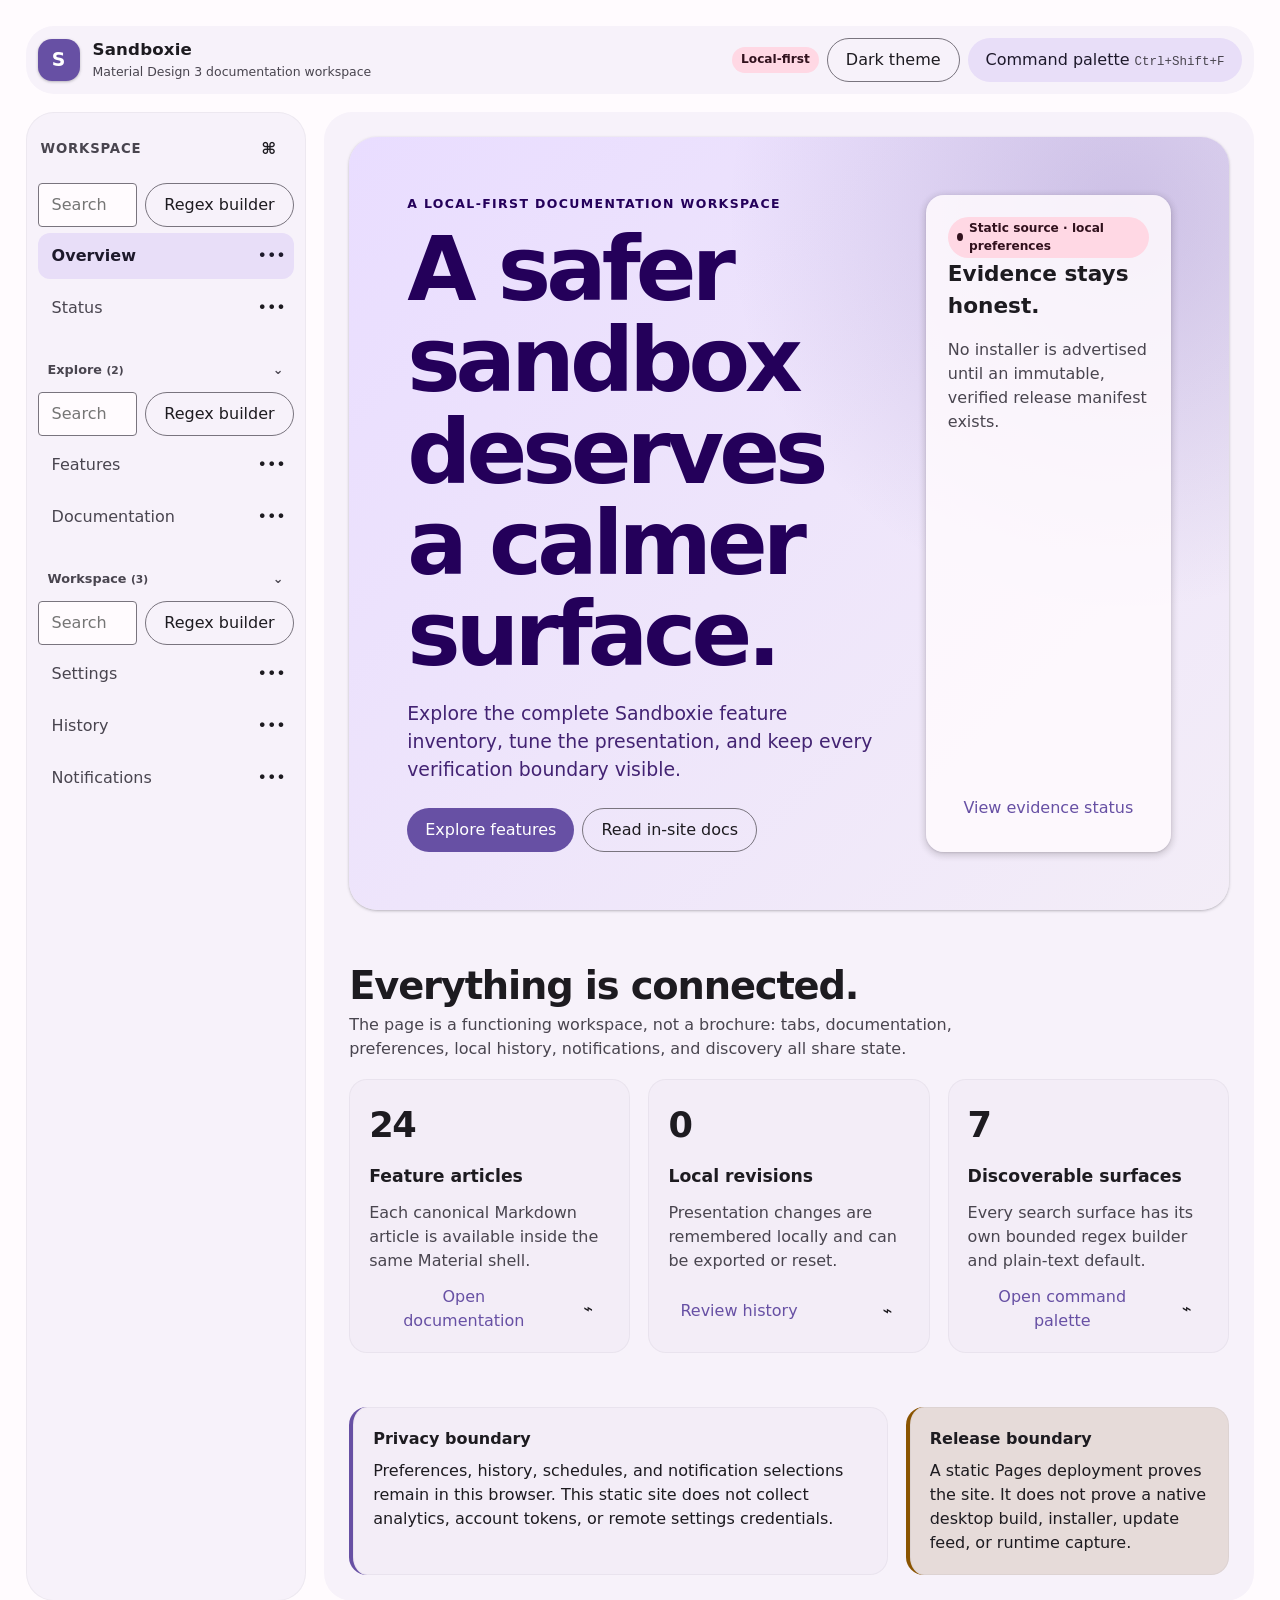
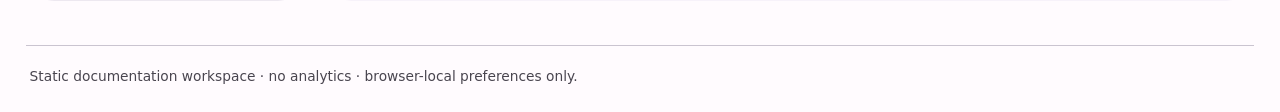
==== commit b88f8578: "Rebuild Pages as a Material 3 workspace Replace the static brochure with a local-first, rendered doc" ====
--- a/docs/index.html
+++ b/docs/index.html
@@ -1,1377 +1,26 @@
 <!doctype html>
-<html lang="en" data-theme="light" data-tab-dock="left">
+<html lang="en" data-theme="light">
 <head>
-<meta charset="utf-8">
-<meta name="viewport" content="width=device-width, initial-scale=1">
-<meta name="description" content="Sandboxie contributor build documentation, feature status, and Material Design 3 presentation controls.">
-<title>Sandboxie contributor build</title>
-<style>
-:root {
-  color-scheme: light;
-  --seed: #6750a4;
-  --md-sys-color-primary: #6750a4;
-  --md-sys-color-on-primary: #ffffff;
-  --md-sys-color-primary-container: color-mix(in srgb, var(--seed) 20%, #ffffff);
-  --md-sys-color-on-primary-container: color-mix(in srgb, var(--seed) 62%, #000000);
-  --md-sys-color-secondary: #625b71;
-  --md-sys-color-on-secondary: #ffffff;
-  --md-sys-color-secondary-container: #e8def8;
-  --md-sys-color-on-secondary-container: #1d192b;
-  --md-sys-color-tertiary: #7d5260;
-  --md-sys-color-tertiary-container: #ffd8e4;
-  --md-sys-color-on-tertiary-container: #31111d;
-  --md-sys-color-surface: #fffbfe;
-  --md-sys-color-surface-container: #f3edf7;
-  --md-sys-color-surface-container-high: #ece6f0;
-  --md-sys-color-surface-container-highest: #e6e0e9;
-  --md-sys-color-on-surface: #1d1b20;
-  --md-sys-color-on-surface-variant: #49454f;
-  --md-sys-color-outline: #79747e;
-  --md-sys-color-outline-variant: #cac4d0;
-  --md-sys-color-error: #b3261e;
-  --md-sys-color-error-container: #f9dedc;
-  --md-sys-color-inverse-surface: #313033;
-  --md-sys-color-inverse-on-surface: #f4eff4;
-  --md-sys-shape-small: 8px;
-  --md-sys-shape-medium: 12px;
-  --md-sys-shape-large: 16px;
-  --md-sys-shape-extra-large: 28px;
-  --md-sys-elevation-1: 0 1px 3px rgb(29 27 32 / .16), 0 1px 2px rgb(29 27 32 / .14);
-  --md-sys-elevation-2: 0 3px 8px rgb(29 27 32 / .20), 0 1px 3px rgb(29 27 32 / .16);
-  --md-sys-motion-standard: cubic-bezier(.2, 0, 0, 1);
-  --md-sys-typescale-body: 1rem/1.5 system-ui, -apple-system, "Segoe UI", sans-serif;
-  --layout-gap: 18px;
-  --card-padding: 22px;
-  --control-gap: 10px;
-  --rail-width: 236px;
-}
-html[data-theme="dark"] {
-  color-scheme: dark;
-  --md-sys-color-primary: #d0bcff;
-  --md-sys-color-on-primary: #1d102f;
-  --md-sys-color-primary-container: color-mix(in srgb, var(--seed) 58%, #111016);
-  --md-sys-color-on-primary-container: color-mix(in srgb, var(--seed) 22%, #ffffff);
-  --md-sys-color-secondary: #ccc2dc;
-  --md-sys-color-on-secondary: #332d3d;
-  --md-sys-color-secondary-container: #4a4458;
-  --md-sys-color-on-secondary-container: #e8def8;
-  --md-sys-color-tertiary: #efb8c8;
-  --md-sys-color-tertiary-container: #633b48;
-  --md-sys-color-on-tertiary-container: #ffd8e4;
-  --md-sys-color-surface: #141218;
-  --md-sys-color-surface-container: #211f26;
-  --md-sys-color-surface-container-high: #2b2930;
-  --md-sys-color-surface-container-highest: #36343b;
-  --md-sys-color-on-surface: #e6e0e9;
-  --md-sys-color-on-surface-variant: #cac4d0;
-  --md-sys-color-outline: #938f99;
-  --md-sys-color-outline-variant: #49454f;
-  --md-sys-color-error: #f2b8b5;
-  --md-sys-color-error-container: #8c1d18;
-  --md-sys-color-inverse-surface: #e6e0e9;
-  --md-sys-color-inverse-on-surface: #313033;
-}
-body[data-density="compact"] { --layout-gap: 12px; --card-padding: 16px; --control-gap: 6px; --rail-width: 204px; }
-body[data-density="comfortable"] { --layout-gap: 26px; --card-padding: 28px; --control-gap: 14px; --rail-width: 260px; }
-* { box-sizing: border-box; }
-html { background: var(--md-sys-color-surface); scroll-behavior: smooth; }
-body { margin: 0; background: var(--md-sys-color-surface); color: var(--md-sys-color-on-surface); font: var(--md-sys-typescale-body); }
-body.dialog-open { overflow: hidden; }
-body[data-motion="reduced"] *, body[data-motion="reduced"] *::before, body[data-motion="reduced"] *::after { animation-duration: .01ms !important; transition-duration: .01ms !important; scroll-behavior: auto !important; }
-a { color: var(--md-sys-color-primary); }
-button, input, select, textarea { font: inherit; }
-button, .button-link {
-  min-height: 48px; border: 0; border-radius: 999px; padding: 0 20px; display: inline-flex;
-  align-items: center; justify-content: center; gap: 8px; cursor: pointer; text-decoration: none;
-  transition: transform 160ms var(--md-sys-motion-standard), box-shadow 160ms var(--md-sys-motion-standard), background 160ms var(--md-sys-motion-standard);
-}
-button:hover, .button-link:hover { box-shadow: var(--md-sys-elevation-1); }
-button:active, .button-link:active { transform: scale(.98); }
-button:focus-visible, a:focus-visible, input:focus-visible, select:focus-visible, textarea:focus-visible, .panel:focus-visible {
-  outline: 3px solid var(--md-sys-color-tertiary); outline-offset: 3px;
-}
-input[type="search"], input[type="text"], select, textarea {
-  min-height: 48px; width: 100%; border: 1px solid var(--md-sys-color-outline); border-radius: var(--md-sys-shape-small);
-  padding: 10px 14px; background: var(--md-sys-color-surface); color: var(--md-sys-color-on-surface);
-}
-textarea { min-height: 96px; resize: vertical; }
-input[type="range"] { width: 100%; min-height: 48px; accent-color: var(--md-sys-color-primary); }
-input[type="checkbox"], input[type="color"] { min-width: 24px; min-height: 24px; accent-color: var(--md-sys-color-primary); }
-.setting > label:has(input[type="checkbox"]), .builder .mode-label { min-height: 48px; padding-block: 8px; }
-.card > a, .docs-list a { display: inline-flex; align-items: center; min-height: 48px; }
-.visually-hidden { position: fixed !important; width: 1px !important; height: 1px !important; padding: 0 !important; margin: -1px !important; overflow: hidden !important; clip: rect(0 0 0 0) !important; white-space: nowrap !important; border: 0 !important; }
-.skip-link { position: fixed; left: 16px; top: -80px; z-index: 10; padding: 12px 18px; border-radius: 999px; background: var(--md-sys-color-primary); color: var(--md-sys-color-on-primary); }
-.skip-link:focus { top: 16px; }
-.app-shell { max-width: 1440px; margin: auto; padding: 20px clamp(14px, 3vw, 42px) 56px; }
-.top-app-bar { min-height: 72px; display: flex; gap: 18px; align-items: center; justify-content: space-between; flex-wrap: wrap; }
-.brand { display: flex; align-items: center; gap: 14px; color: inherit; text-decoration: none; }
-.brand-mark { width: 48px; height: 48px; display: grid; place-items: center; border-radius: 16px; background: var(--md-sys-color-primary); color: var(--md-sys-color-on-primary); font-size: 1.25rem; font-weight: 800; box-shadow: var(--md-sys-elevation-1); }
-.brand-name { font-weight: 760; letter-spacing: .01em; }
-.brand-subtitle { color: var(--md-sys-color-on-surface-variant); font-size: .84rem; }
-.top-actions, .hero-actions, .search-row, .builder-actions, .inline-fields { display: flex; gap: var(--control-gap); align-items: center; flex-wrap: wrap; }
-.top-actions label { color: var(--md-sys-color-on-surface-variant); font-size: .875rem; }
-.filled { background: var(--md-sys-color-primary); color: var(--md-sys-color-on-primary); }
-.tonal { background: var(--md-sys-color-secondary-container); color: var(--md-sys-color-on-secondary-container); }
-.outlined { border: 1px solid var(--md-sys-color-outline); background: transparent; color: var(--md-sys-color-on-surface); }
-.text-button { padding: 0 12px; background: transparent; color: var(--md-sys-color-primary); }
-.hero {
-  margin-top: 18px; padding: clamp(24px, 5vw, 56px); display: grid; grid-template-columns: minmax(0, 1.35fr) minmax(280px, .65fr);
-  gap: 30px; align-items: end; border-radius: var(--md-sys-shape-extra-large);
-  background: linear-gradient(135deg, var(--md-sys-color-primary-container), var(--md-sys-color-surface-container)); box-shadow: var(--md-sys-elevation-1);
-}
-.eyebrow { margin: 0 0 10px; color: var(--md-sys-color-on-primary-container); font-weight: 750; letter-spacing: .08em; text-transform: uppercase; font-size: .75rem; }
-h1 { max-width: 860px; margin: 0; font-size: clamp(2.45rem, 7vw, 5.4rem); line-height: 1.02; letter-spacing: -.045em; }
-h2 { margin-top: 0; font-size: clamp(1.65rem, 3vw, 2.4rem); letter-spacing: -.02em; }
-h3 { margin-top: 0; }
-.hero-copy { max-width: 760px; color: var(--md-sys-color-on-surface-variant); font-size: 1.12rem; }
-.status-card { padding: var(--card-padding); border-radius: var(--md-sys-shape-large); background: var(--md-sys-color-surface); box-shadow: var(--md-sys-elevation-2); }
-.status-card strong { display: block; margin: 8px 0; font-size: 1.35rem; }
-.status-card small, .helper, .setting small { color: var(--md-sys-color-on-surface-variant); }
-.workspace { margin-top: 28px; display: grid; grid-template-columns: var(--rail-width) minmax(0, 1fr); gap: var(--layout-gap); align-items: start; }
-.site-tabs {
-  position: sticky; top: 12px; display: flex; flex-direction: column; gap: 4px; max-height: calc(100vh - 24px);
-  overflow: auto; padding: 8px; border-radius: var(--md-sys-shape-extra-large); background: var(--md-sys-color-surface-container); box-shadow: var(--md-sys-elevation-1);
-}
-.site-tab { flex: 0 0 auto; justify-content: flex-start; border-radius: var(--md-sys-shape-large); background: transparent; color: var(--md-sys-color-on-surface-variant); }
-.site-tab[aria-selected="true"] { background: var(--md-sys-color-secondary-container); color: var(--md-sys-color-on-secondary-container); font-weight: 720; }
-html[data-tab-dock="right"] .workspace { grid-template-columns: minmax(0, 1fr) var(--rail-width); }
-html[data-tab-dock="right"] .site-tabs { grid-column: 2; }
-html[data-tab-dock="right"] main { grid-column: 1; grid-row: 1; }
-html[data-tab-dock="top"] .workspace, html[data-tab-dock="bottom"] .workspace { grid-template-columns: 1fr; }
-html[data-tab-dock="top"] .site-tabs, html[data-tab-dock="bottom"] .site-tabs { position: sticky; flex-direction: row; max-height: none; overflow-x: auto; border-radius: 999px; }
-html[data-tab-dock="bottom"] .site-tabs { grid-row: 2; bottom: 12px; top: auto; }
-.panel { min-width: 0; padding: 6px 0 24px; animation: panel-in 220ms var(--md-sys-motion-standard); }
-.panel[hidden] { display: none; }
-@keyframes panel-in { from { opacity: 0; transform: translateY(4px); } to { opacity: 1; transform: none; } }
-.section-heading { display: flex; gap: 16px; align-items: end; justify-content: space-between; flex-wrap: wrap; }
-.section-heading p { max-width: 760px; color: var(--md-sys-color-on-surface-variant); }
-.grid, .settings-grid { display: grid; grid-template-columns: repeat(auto-fit, minmax(min(100%, 250px), 1fr)); gap: var(--layout-gap); }
-.card, .setting {
-  min-width: 0; padding: var(--card-padding); border-radius: var(--md-sys-shape-large); background: var(--md-sys-color-surface-container);
-}
-.card { min-height: 178px; transition: transform 160ms var(--md-sys-motion-standard), box-shadow 160ms var(--md-sys-motion-standard); }
-.card:hover { transform: translateY(-2px); box-shadow: var(--md-sys-elevation-1); }
-.card p, .docs-list span { color: var(--md-sys-color-on-surface-variant); }
-.card h3, .card p, .card a, .docs-list li, .helper { overflow-wrap: anywhere; }
-.meta { display: inline-flex; align-items: center; gap: 6px; padding: 5px 10px; border-radius: 999px; background: var(--md-sys-color-tertiary-container); color: var(--md-sys-color-on-tertiary-container); font-size: .78rem; font-weight: 720; }
-.search-surface { margin: 12px 0 22px; }
-.search-row input { flex: 1 1 300px; }
-.builder {
-  display: none; margin-top: 10px; padding: var(--card-padding); border: 1px solid var(--md-sys-color-outline-variant);
-  border-radius: var(--md-sys-shape-large); background: var(--md-sys-color-surface-container-high); box-shadow: var(--md-sys-elevation-1);
-}
-.builder.open { display: grid; gap: 14px; }
-.builder-grid { display: grid; grid-template-columns: minmax(0, 1fr) minmax(120px, .35fr); gap: 12px; }
-.builder label, .setting { display: grid; gap: 8px; }
-.builder .mode-label { display: flex; align-items: center; gap: 10px; font-weight: 680; }
-.builder output { min-height: 24px; }
-.feature-card[hidden], .setting[hidden] { display: none; }
-.setting { align-content: start; }
-.setting > label { font-weight: 680; }
-.setting.teleport-target { outline: 4px solid var(--md-sys-color-tertiary); outline-offset: 4px; }
-.color-row { display: grid; grid-template-columns: 64px minmax(0, 1fr); gap: 10px; align-items: center; }
-.color-row input[type="color"] { width: 64px; height: 48px; padding: 2px; }
-.docs-list, .history-list { display: grid; gap: 10px; padding: 0; list-style: none; }
-.docs-list li, .history-list li { padding: 15px 17px; border-radius: var(--md-sys-shape-medium); background: var(--md-sys-color-surface-container); }
-.notification-stack {
-  position: fixed; right: 20px; bottom: 20px; z-index: 4; width: min(440px, calc(100vw - 40px));
-  display: grid; gap: 12px; pointer-events: none;
-}
-.inline-notification-stack { display: grid; gap: 10px; margin-block: 12px; }
-.notification {
-  display: flex; align-items: center; gap: 12px; padding: 14px 16px; pointer-events: auto;
-  border-radius: var(--md-sys-shape-medium);
-  background: var(--md-sys-color-inverse-surface); color: var(--md-sys-color-inverse-on-surface); box-shadow: var(--md-sys-elevation-2);
-}
-.notification button { min-width: 48px; min-height: 48px; padding: 0 12px; color: inherit; background: transparent; }
-.dialog-surface { position: fixed; inset: 0; z-index: 6; display: none; place-items: center; padding: 20px; background: rgb(0 0 0 / .56); }
-.dialog-surface.open { display: grid; }
-.dialog { width: min(760px, 100%); max-height: min(760px, 92vh); overflow: auto; padding: clamp(18px, 4vw, 30px); border: 1px solid var(--md-sys-color-outline-variant); border-radius: var(--md-sys-shape-extra-large); background: var(--md-sys-color-surface-container-high); color: var(--md-sys-color-on-surface); box-shadow: var(--md-sys-elevation-2); }
-.palette-results { display: grid; gap: 8px; margin-top: 14px; }
-.palette-result { min-height: 56px; justify-content: flex-start; text-align: left; border-radius: var(--md-sys-shape-medium); background: var(--md-sys-color-surface-container); color: var(--md-sys-color-on-surface); }
-.palette-result small { display: block; color: var(--md-sys-color-on-surface-variant); }
-.empty-state { padding: 22px; border: 1px dashed var(--md-sys-color-outline); border-radius: var(--md-sys-shape-large); color: var(--md-sys-color-on-surface-variant); }
-.footer { margin-top: 36px; padding-top: 22px; border-top: 1px solid var(--md-sys-color-outline-variant); color: var(--md-sys-color-on-surface-variant); font-size: .9rem; }
-code, kbd { padding: 2px 6px; border-radius: 4px; background: var(--md-sys-color-surface-container-highest); }
-@media (prefers-reduced-motion: reduce) { *, *::before, *::after { animation-duration: .01ms !important; transition-duration: .01ms !important; scroll-behavior: auto !important; } }
-@media (max-width: 760px) {
-  .app-shell { padding-inline: 14px; }
-  .hero { grid-template-columns: 1fr; }
-  .workspace, html[data-tab-dock="right"] .workspace, html[data-tab-dock="top"] .workspace, html[data-tab-dock="bottom"] .workspace { grid-template-columns: minmax(0, 1fr); }
-  .site-tabs, html[data-tab-dock="right"] .site-tabs, html[data-tab-dock="top"] .site-tabs, html[data-tab-dock="bottom"] .site-tabs {
-    position: sticky; top: 0; bottom: auto; z-index: 2; grid-column: 1; grid-row: 1; flex-direction: row; max-height: none; overflow-x: auto; border-radius: 999px;
-  }
-  main, html[data-tab-dock="right"] main { grid-column: 1; grid-row: 2; }
-  .builder-grid { grid-template-columns: 1fr; }
-  #paletteButton { max-width: 100%; flex-wrap: wrap; padding-inline: 14px; }
-}
-@media (max-width: 420px) {
-  .top-actions { width: 100%; }
-  #paletteButton { width: 100%; }
-}
-</style>
+  <meta charset="utf-8">
+  <meta name="viewport" content="width=device-width, initial-scale=1">
+  <meta name="description" content="Sandboxie documentation, controls, and release evidence in a local-first Material Design 3 workspace.">
+  <meta name="theme-color" content="#6750a4">
+  <meta name="source-revision" content="PAGES_SOURCE_REVISION">
+  <meta name="pages-revision" content="PAGES_SOURCE_REVISION">
+  <meta name="deployment-revision" content="PAGES_SOURCE_REVISION">
+  <title>Sandboxie · Material Design 3 workspace</title>
+  <link rel="stylesheet" href="assets/app.css">
 </head>
-<body data-density="standard" data-motion="system">
-<a class="skip-link" href="#active-panel" data-en="Skip to content" data-zh="跳到內容">Skip to content</a>
-<div class="app-shell">
-  <header class="top-app-bar">
-    <a id="brandHome" class="brand" href="#overview" aria-label="Sandboxie home">
-      <span class="brand-mark" aria-hidden="true">S</span>
-      <span><span class="brand-name">Sandboxie</span><span class="brand-subtitle" data-en=" · contributor documentation" data-zh=" · 貢獻者版本文件"> · contributor documentation</span></span>
-    </a>
-    <div class="top-actions">
-      <label for="language" data-en="Language" data-zh="語言">Language</label>
-      <select id="language" aria-label="Language mode">
-        <option value="en" data-en="English" data-zh="英文">English</option>
-        <option value="zh" data-en="Traditional Chinese" data-zh="繁體中文">Traditional Chinese</option>
-        <option value="bi" data-en="English and Traditional Chinese" data-zh="英文及繁體中文">English and Traditional Chinese</option>
-      </select>
-      <button id="themeButton" class="tonal" type="button" data-en="Use dark theme" data-zh="使用深色主題">Use dark theme</button>
-      <button id="paletteButton" class="outlined" type="button"><span data-en="Command palette" data-zh="指令面板">Command palette</span> <kbd>Ctrl+Shift+F</kbd></button>
-    </div>
-  </header>
-
-  <section class="hero" aria-labelledby="hero-title">
-    <div>
-      <p class="eyebrow" data-en="Windows sandbox manager · contributor build" data-zh="Windows 沙盒管理器 · 貢獻者版本">Windows sandbox manager · contributor build</p>
-      <h1 id="hero-title" data-en="Safer work, calmer chrome." data-zh="工作更安全，介面更平靜。">Safer work, calmer chrome.</h1>
-      <p id="heroCopy" class="hero-copy" data-tone="hero" data-en="A contributor-ready Sandboxie surface is being rebuilt in verified Material Design 3 slices. The page separates shipped evidence from work still in progress and never shows unsolicited purchase or support prompts." data-zh="Sandboxie 貢獻者版本正以逐步驗證方式重建成 Material Design 3。此頁清楚分開已驗證證據與尚在進行的工作，亦不會彈出購買或捐助提示。">A contributor-ready Sandboxie surface is being rebuilt in verified Material Design 3 slices. The page separates shipped evidence from work still in progress and never shows unsolicited purchase or support prompts.</p>
-      <div class="hero-actions">
-        <button class="filled" type="button" data-open-tab="features" data-en="Explore features" data-zh="瀏覽功能">Explore features</button>
-        <a class="button-link outlined" href="articles/screenshots.html" data-en="View image index" data-zh="查看圖片索引">View image index</a>
-      </div>
-    </div>
-    <aside id="publicationStatus" class="status-card" aria-label="Publication status">
-      <span class="meta" data-en="Source revision recorded" data-zh="已記錄來源版本">Source revision recorded</span>
-      <strong data-en="Static GitHub Pages source" data-zh="靜態 GitHub Pages 來源">Static GitHub Pages source</strong>
-      <small id="sourceRevision" data-source-revision="PAGES_SOURCE_REVISION" data-en="Source revision: PAGES_SOURCE_REVISION" data-zh="來源版本：PAGES_SOURCE_REVISION">Source revision: PAGES_SOURCE_REVISION</small>
-      <small data-en="Native runtime, visual capture, and installer evidence are separate gates. A download control appears only after a verified release asset exists." data-zh="原生執行、畫面擷取與安裝程式均為獨立驗證關卡；只有已驗證的發行資產才會顯示下載按鈕。">Native runtime, visual capture, and installer evidence are separate gates. A download control appears only after a verified release asset exists.</small>
-    </aside>
-  </section>
-
-  <div class="workspace">
-    <nav id="siteTabs" class="site-tabs" role="tablist" aria-orientation="vertical" aria-label="Documentation sections">
-      <button id="tab-overview" class="site-tab" role="tab" aria-selected="true" aria-controls="overview" data-tab="overview" data-en="Overview" data-zh="概覽">Overview</button>
-      <button id="tab-features" class="site-tab" role="tab" aria-selected="false" aria-controls="features" data-tab="features" data-en="Features" data-zh="功能">Features</button>
-      <button id="tab-docs" class="site-tab" role="tab" aria-selected="false" aria-controls="docs" data-tab="docs" data-en="Documentation" data-zh="文件">Documentation</button>
-      <button id="tab-settings" class="site-tab" role="tab" aria-selected="false" aria-controls="settings" data-tab="settings" data-en="Settings" data-zh="設定">Settings</button>
-      <button id="tab-status" class="site-tab" role="tab" aria-selected="false" aria-controls="status" data-tab="status" data-en="Status" data-zh="狀態">Status</button>
-    </nav>
-
-    <main id="active-panel">
-      <section id="overview" class="panel" role="tabpanel" tabindex="0" aria-labelledby="tab-overview">
-        <div class="section-heading"><div><h2 data-en="One calm surface, honest boundaries" data-zh="一個平靜介面，清楚交代界線">One calm surface, honest boundaries</h2><p data-en="The site documents the desktop feature contract without pretending a static page is a built application. Every claim links to its article or verification boundary." data-zh="網站記錄桌面程式的功能合約，但不會把靜態頁冒充成已建置程式。每項說明均連結到文章或驗證界線。">The site documents the desktop feature contract without pretending a static page is a built application. Every claim links to its article or verification boundary.</p></div></div>
-        <div class="grid">
-          <article class="card"><span class="meta">Material 3</span><h3 data-en="Expressive, not ornamental" data-zh="有表達力，不只係裝飾">Expressive, not ornamental</h3><p data-en="Color roles, type, shape, elevation, motion, focus, responsive density, and touch targets share one local token system." data-zh="色彩角色、字體、形狀、層次、動效、焦點、響應密度與觸控目標共用一套本機設計 token。">Color roles, type, shape, elevation, motion, focus, responsive density, and touch targets share one local token system.</p></article>
-          <article class="card"><span class="meta" data-en="Contributor" data-zh="貢獻者">Contributor</span><h3 data-en="Capability stays explicit" data-zh="功能狀態清清楚楚">Capability stays explicit</h3><p data-en="Contributor builds expose intended capabilities while preserving attribution, legal notices, and security boundaries." data-zh="貢獻者版本開放預期功能，同時保留署名、法律告示與安全界線。">Contributor builds expose intended capabilities while preserving attribution, legal notices, and security boundaries.</p></article>
-          <article class="card"><span class="meta" data-en="Accessible" data-zh="無障礙">Accessible</span><h3 data-en="Keyboard-first navigation" data-zh="鍵盤優先導覽">Keyboard-first navigation</h3><p data-en="Roving tabs, visible focus, full anchored regex builders, and Ctrl+Shift+F discovery work without pointer-only paths." data-zh="循環 tab 焦點、清晰焦點框、完整錨定 regex 建構器及 Ctrl+Shift+F 搜尋均不依賴滑鼠。">Roving tabs, visible focus, full anchored regex builders, and Ctrl+Shift+F discovery work without pointer-only paths.</p></article>
-          <article class="card"><span class="meta" data-en="Honest status" data-zh="誠實狀態">Honest status</span><h3 data-en="Evidence has a state" data-zh="證據有明確狀態">Evidence has a state</h3><p data-en="Source validation, GitHub Pages publication, native CI, runtime startup, and visual capture remain separate, named gates." data-zh="來源驗證、GitHub Pages 發佈、原生 CI、啟動測試與畫面擷取均為分開並有名稱的關卡。">Source validation, GitHub Pages publication, native CI, runtime startup, and visual capture remain separate, named gates.</p></article>
-        </div>
-      </section>
-
-      <section id="features" class="panel" role="tabpanel" tabindex="0" aria-labelledby="tab-features" hidden>
-        <div class="section-heading"><div><h2 data-en="Documented feature inventory" data-zh="已記錄功能清單">Documented feature inventory</h2><p data-en="Search every feature article currently indexed here. A card documents the desktop contract; it does not claim that every contract is implemented by this static page. Plain text is the default and the adjacent builder evaluates guarded JavaScript regular expressions in a time-limited worker." data-zh="搜尋目前索引的所有功能文章。卡片記錄桌面程式合約，並不代表每項合約已由此靜態頁實作。預設使用純文字；旁邊建構器會在有時間限制的 worker 內評估經安全檢查的 JavaScript 正則表達式。">Search every feature article currently indexed here. A card documents the desktop contract; it does not claim that every contract is implemented by this static page. Plain text is the default and the adjacent builder evaluates guarded JavaScript regular expressions in a time-limited worker.</p></div></div>
-        <div class="search-surface" id="featureSearchSurface">
-          <div class="search-row"><input id="featureSearch" type="search" maxlength="120" placeholder="Search feature names and descriptions" aria-label="Search features"><button id="featureBuilderButton" class="tonal" type="button" aria-expanded="false" aria-controls="featureRegexBuilder" data-en="Regex builder" data-zh="Regex 建構器">Regex builder</button><span id="featureCount" class="helper" aria-live="polite"></span></div>
-          <div id="featureRegexBuilder" class="builder" role="group" aria-label="Feature search regular expression builder">
-            <label class="mode-label"><input id="featureRegexMode" type="checkbox"> <span data-en="Use regular expression" data-zh="使用正則表達式">Use regular expression</span></label>
-            <div class="builder-grid"><label><span data-en="Pattern" data-zh="模式">Pattern</span><input id="featurePattern" type="text" maxlength="120"></label><label><span data-en="Flags" data-zh="旗標">Flags</span><input id="featureFlags" type="text" maxlength="6" value="i" aria-describedby="featureRegexHelp"></label></div>
-            <div class="builder-grid"><label><span data-en="Literal text" data-zh="純文字">Literal text</span><input id="featureLiteral" type="text" maxlength="80"></label><label><span data-en="Guided construct" data-zh="引導式結構">Guided construct</span><select id="featureConstruct"><option value="^" data-en="Start anchor ^" data-zh="開頭錨點 ^">Start anchor ^</option><option value="$" data-en="End anchor $" data-zh="結尾錨點 $">End anchor $</option><option value="[A-Za-z]" data-en="Character class" data-zh="字元類別">Character class</option><option value="(...)" data-en="Capture group" data-zh="擷取群組">Capture group</option><option value="(?:...)" data-en="Non-capture group" data-zh="非擷取群組">Non-capture group</option><option value="|" data-en="Alternation" data-zh="選擇分支">Alternation</option><option value="?" data-en="Optional ?" data-zh="可選 ?">Optional ?</option><option value="*" data-en="Zero or more *" data-zh="零次或以上 *">Zero or more *</option><option value="+" data-en="One or more +" data-zh="一次或以上 +">One or more +</option><option value="{2}" data-en="Exact count {2}" data-zh="準確次數 {2}">Exact count {2}</option></select></label></div>
-            <div class="builder-actions"><button id="featureAddLiteral" class="outlined" type="button" data-en="Add literal" data-zh="加入純文字">Add literal</button><button id="featureAddConstruct" class="outlined" type="button" data-en="Add construct" data-zh="加入結構">Add construct</button><button id="featureCopyPattern" class="text-button" type="button" data-en="Copy pattern" data-zh="複製模式">Copy pattern</button></div>
-            <label><span data-en="Sample text" data-zh="範例文字">Sample text</span><textarea id="featureSample" maxlength="1200">Material theme
-Settings history
-Notification center</textarea></label>
-            <span id="featureRegexHelp" class="helper" data-en="JavaScript RegExp in a time-limited worker; supported flags: gimsuy. Pattern length 120, sample length 1200. High-risk nested repetition is rejected." data-zh="JavaScript RegExp 會在有時間限制的 worker 內執行；支援旗標：gimsuy。模式上限 120，範例上限 1200；高風險巢狀重複會被拒絕。">JavaScript RegExp in a time-limited worker; supported flags: gimsuy. Pattern length 120, sample length 1200. High-risk nested repetition is rejected.</span><output id="featureRegexStatus" class="helper" aria-live="polite">Plain text is active.</output><output id="featureSampleResult" class="helper" aria-live="polite"></output>
-          </div>
-        </div>
-        <div id="featureGrid" class="grid">
-          <article class="card feature-card"><span class="meta">UI</span><h3 data-en="Material 3 theme tokens" data-zh="Material 3 主題 token">Material 3 theme tokens</h3><p data-en="Light and dark roles, typography, shape, elevation, motion, focus, density, and responsive controls." data-zh="淺色與深色角色、字體、形狀、層次、動效、焦點、密度及響應控制。">Light and dark roles, typography, shape, elevation, motion, focus, density, and responsive controls.</p><a href="articles/material-design.html" data-en="Read the design contract" data-zh="閱讀設計合約">Read the design contract</a></article>
-          <article class="card feature-card"><span class="meta">UI</span><h3 data-en="Appearance editor" data-zh="外觀編輯器">Appearance editor</h3><p data-en="Font, size, weight, style, accent translation, preview, persistence, reset, and explicit capability limits." data-zh="字體、大小、粗幼、樣式、色彩轉換、預覽、保存、重設及清楚能力限制。">Font, size, weight, style, accent translation, preview, persistence, reset, and explicit capability limits.</p><a href="articles/appearance-editor.html" data-en="Read the article" data-zh="閱讀文章">Read the article</a></article>
-          <article class="card feature-card"><span class="meta" data-en="Settings" data-zh="設定">Settings</span><h3 data-en="Scheduled settings" data-zh="排程設定">Scheduled settings</h3><p data-en="Versioned local rules cover dates, times, weekdays, precedence, fallback, and validated source metadata." data-zh="版本化本機規則涵蓋日期、時間、星期、優先次序、後備及已驗證來源資料。">Versioned local rules cover dates, times, weekdays, precedence, fallback, and validated source metadata.</p><a href="articles/scheduled-settings.html" data-en="Read the article" data-zh="閱讀文章">Read the article</a></article>
-          <article class="card feature-card"><span class="meta" data-en="Settings" data-zh="設定">Settings</span><h3 data-en="Renamable School mode" data-zh="可改名 School mode">Renamable School mode</h3><p data-en="A local presentation mode can be renamed and reset without pretending to be a security boundary." data-zh="本機顯示模式可以改名及重設，亦不會假裝成安全邊界。">A local presentation mode can be renamed and reset without pretending to be a security boundary.</p><a href="articles/school-mode.html" data-en="Read the article" data-zh="閱讀文章">Read the article</a></article>
-          <article class="card feature-card"><span class="meta" data-en="Navigation" data-zh="導覽">Navigation</span><h3 data-en="Tab discovery and state" data-zh="Tab 搜尋與狀態">Tab discovery and state</h3><p data-en="Persistent active, pinned, grouped, and ordered tabs with four scoped searches and documented boundaries." data-zh="保存目前、固定、分組及排序 tab，配合四種範圍搜尋與清楚界線。">Persistent active, pinned, grouped, and ordered tabs with four scoped searches and documented boundaries.</p><a href="articles/tab-discovery.html" data-en="Read the article" data-zh="閱讀文章">Read the article</a></article>
-          <article class="card feature-card"><span class="meta" data-en="History" data-zh="歷史">History</span><h3 data-en="Settings history" data-zh="設定歷史">Settings history</h3><p data-en="Local revisions, filtered views, restore actions, checkpoints, and export of the visible result set." data-zh="本機修訂、篩選檢視、還原、檢查點及匯出目前結果。">Local revisions, filtered views, restore actions, checkpoints, and export of the visible result set.</p><a href="articles/settings-history.html" data-en="Read the article" data-zh="閱讀文章">Read the article</a></article>
-          <article class="card feature-card"><span class="meta" data-en="Feedback" data-zh="通知">Feedback</span><h3 data-en="Non-blocking notifications" data-zh="非阻塞通知">Non-blocking notifications</h3><p data-en="Informational events use dismissible history, search, regex filtering, bulk actions, and filtered export." data-zh="資訊事件使用可關閉歷史、搜尋、regex 篩選、批量操作及已篩選匯出。">Informational events use dismissible history, search, regex filtering, bulk actions, and filtered export.</p><a href="articles/notifications.html" data-en="Read the article" data-zh="閱讀文章">Read the article</a></article>
-          <article class="card feature-card"><span class="meta" data-en="Integration" data-zh="整合">Integration</span><h3 data-en="VS Code opener" data-zh="VS Code 開啟功能">VS Code opener</h3><p data-en="Detect a chosen editor and open the profile folder through one explicit, non-blocking action." data-zh="偵測指定編輯器，以一個清楚而非阻塞操作開啟設定檔資料夾。">Detect a chosen editor and open the profile folder through one explicit, non-blocking action.</p><a href="articles/external-editor.html" data-en="Read the article" data-zh="閱讀文章">Read the article</a></article>
-          <article class="card feature-card"><span class="meta" data-en="Discovery" data-zh="搜尋">Discovery</span><h3 data-en="Command palette" data-zh="指令面板">Command palette</h3><p data-en="Find destinations, settings, controls, and articles with Ctrl+Shift+F and teleport to the exact target." data-zh="用 Ctrl+Shift+F 搜尋目的地、設定、控制及文章，直接跳到準確位置。">Find destinations, settings, controls, and articles with Ctrl+Shift+F and teleport to the exact target.</p><a href="articles/command-palette.html" data-en="Read the article" data-zh="閱讀文章">Read the article</a></article>
-          <article class="card feature-card"><span class="meta" data-en="Delight" data-zh="小驚喜">Delight</span><h3 data-en="Dim-sum surprise" data-zh="點心驚喜">Dim-sum surprise</h3><p data-en="The desktop's bounded 10% startup draw is documented with non-blocking and public-catalog boundaries." data-zh="桌面程式 10% 啟動抽選有非阻塞及公開目錄界線。">The desktop's bounded 10% startup draw is documented with non-blocking and public-catalog boundaries.</p><a href="articles/dim-sum-surprise.html" data-en="Read the article" data-zh="閱讀文章">Read the article</a></article>
-          <article class="card feature-card"><span class="meta" data-en="Color" data-zh="色彩">Color</span><h3 data-en="Color translator" data-zh="色彩轉換器">Color translator</h3><p data-en="Accent editing keeps numeric formats, alpha, contrast, validation, and clipping limits visible." data-zh="重點色編輯保留數值格式、透明度、對比、驗證及裁切限制。">Accent editing keeps numeric formats, alpha, contrast, validation, and clipping limits visible.</p><a href="articles/color-translator.html" data-en="Read the article" data-zh="閱讀文章">Read the article</a></article>
-          <article class="card feature-card"><span class="meta" data-en="Build" data-zh="建置">Build</span><h3 data-en="Contributor build audit" data-zh="貢獻者建置審核">Contributor build audit</h3><p data-en="Capability flags and build evidence are checked without removing upstream attribution or notices." data-zh="檢查功能旗標與建置證據，同時保留上游署名及告示。">Capability flags and build evidence are checked without removing upstream attribution or notices.</p><a href="articles/contributor-build-audit.html" data-en="Read the article" data-zh="閱讀文章">Read the article</a></article>
-          <article class="card feature-card"><span class="meta" data-en="Settings" data-zh="設定">Settings</span><h3 data-en="Settings provenance" data-zh="設定來源">Settings provenance</h3><p data-en="Presentation values identify profile data versus compiled-in fallback and refresh after edits." data-zh="顯示設定會標示來自設定檔或編譯後備值，修改後亦會更新。">Presentation values identify profile data versus compiled-in fallback and refresh after edits.</p><a href="articles/settings-provenance.html" data-en="Read the article" data-zh="閱讀文章">Read the article</a></article>
-          <article class="card feature-card"><span class="meta" data-en="Build" data-zh="建置">Build</span><h3 data-en="Windows build entrypoints" data-zh="Windows 建置入口">Windows build entrypoints</h3><p data-en="Silent scripts use the supported Windows path, report pinned tools, and keep output explicitly unsigned." data-zh="靜默腳本使用受支援 Windows 路徑、報告指定工具並清楚標示未簽署輸出。">Silent scripts use the supported Windows path, report pinned tools, and keep output explicitly unsigned.</p><a href="articles/build-entrypoints.html" data-en="Read the article" data-zh="閱讀文章">Read the article</a></article>
-          <article class="card feature-card"><span class="meta" data-en="Safety" data-zh="安全">Safety</span><h3 data-en="Destructive confirmation" data-zh="破壞性操作確認">Destructive confirmation</h3><p data-en="Two keys, a full-range slider, reduced-motion progress, Emergency exit, Escape, and focus return protect destructive actions." data-zh="兩個獨立確認鍵、全範圍滑桿、減少動效、緊急離開、Escape 及焦點返回保護破壞性操作。">Two keys, a full-range slider, reduced-motion progress, Emergency exit, Escape, and focus return protect destructive actions.</p><a href="articles/destructive-confirmation.html" data-en="Read the article" data-zh="閱讀文章">Read the article</a></article>
-          <article class="card feature-card"><span class="meta" data-en="Verification" data-zh="驗證">Verification</span><h3 data-en="Native CI evidence" data-zh="原生 CI 證據">Native CI evidence</h3><p data-en="Windows artifact completeness and startup smoke remain separate from visual, driver, service, and installer proof." data-zh="Windows 產物完整性與啟動測試，跟畫面、驅動、服務及安裝程式證據分開。">Windows artifact completeness and startup smoke remain separate from visual, driver, service, and installer proof.</p><a href="articles/native-ci-evidence.html" data-en="Read the article" data-zh="閱讀文章">Read the article</a></article>
-          <article class="card feature-card"><span class="meta" data-en="Chrome" data-zh="介面">Chrome</span><h3 data-en="Native M3 migration boundary" data-zh="原生 M3 遷移界線">Native M3 migration boundary</h3><p data-en="A frameless title surface and native components are landing incrementally; two Designer forms remain an explicit unfinished boundary." data-zh="無邊框標題介面及原生元件正逐步加入；兩個 Designer 表單仍是清楚標示的未完成界線。">A frameless title surface and native components are landing incrementally; two Designer forms remain an explicit unfinished boundary.</p><a href="articles/m3-shell-boundary.html" data-en="Read the boundary" data-zh="閱讀界線">Read the boundary</a></article>
-          <article class="card feature-card"><span class="meta" data-en="Settings" data-zh="設定">Settings</span><h3 data-en="Editor settings surface" data-zh="編輯器設定介面">Editor settings surface</h3><p data-en="Native controls preserve tri-state behavior, dependencies, reset, cancel, and local history." data-zh="原生控制保留三態行為、相依規則、重設、取消及本機歷史。">Native controls preserve tri-state behavior, dependencies, reset, cancel, and local history.</p><a href="articles/editor-settings.html" data-en="Read the article" data-zh="閱讀文章">Read the article</a></article>
-          <article class="card feature-card"><span class="meta" data-en="Release notes" data-zh="版本記錄">Release notes</span><h3 data-en="In-app changelog viewer" data-zh="程式內版本記錄">In-app changelog viewer</h3><p data-en="Offline entries carry dates, exact commit links, composed filters, copy, and filtered export." data-zh="離線記錄包含日期、準確 commit 連結、組合篩選、複製及已篩選匯出。">Offline entries carry dates, exact commit links, composed filters, copy, and filtered export.</p><a href="articles/changelog-viewer.html" data-en="Read the article" data-zh="閱讀文章">Read the article</a></article>
-          <article class="card feature-card"><span class="meta">Pages</span><h3 data-en="Language and tone controls" data-zh="語言與語氣控制">Language and tone controls</h3><p data-en="English, Hong Kong Cantonese, bilingual copy, and independent five-level tone controls update real page chrome." data-zh="英文、香港粵語、雙語及兩個獨立五級語氣控制會更新真正頁面介面。">English, Hong Kong Cantonese, bilingual copy, and independent five-level tone controls update real page chrome.</p><a href="articles/pages-language-tone.html" data-en="Read the article" data-zh="閱讀文章">Read the article</a></article>
-          <article class="card feature-card"><span class="meta" data-en="Accessibility" data-zh="無障礙">Accessibility</span><h3 data-en="Pages keyboard and overlay semantics" data-zh="Pages 鍵盤與浮層語義">Pages keyboard and overlay semantics</h3><p data-en="Axis-aware roving tabs, hidden panels, focus-trapped palette, scroll lock, focus restoration, and reduced motion." data-zh="依方向運作的 tab 焦點、隱藏面板、焦點鎖定面板、捲動鎖、焦點返回及減少動效。">Axis-aware roving tabs, hidden panels, focus-trapped palette, scroll lock, focus restoration, and reduced motion.</p><a href="articles/pages-a11y-boundary.html" data-en="Read the article" data-zh="閱讀文章">Read the article</a></article>
-        </div>
-      </section>
-
-      <section id="docs" class="panel" role="tabpanel" tabindex="0" aria-labelledby="tab-docs" hidden>
-        <div class="section-heading"><div><h2 data-en="Documentation" data-zh="文件">Documentation</h2><p data-en="Detailed feature articles live as separate, locally hosted records. The index keeps the route short and the verification state explicit." data-zh="詳細功能文章以獨立本機檔案保存；索引保持路徑簡短並清楚標示驗證狀態。">Detailed feature articles live as separate, locally hosted records. The index keeps the route short and the verification state explicit.</p></div></div>
-        <ul class="docs-list">
-          <li><a href="articles/material-design.html" data-en="Material Design 3 desktop shell" data-zh="Material Design 3 桌面介面">Material Design 3 desktop shell</a><br><span data-en="Tokens, typography, focus, density, and migration boundaries." data-zh="Token、字體、焦點、密度及遷移界線。">Tokens, typography, focus, density, and migration boundaries.</span></li>
-          <li><a href="articles/contributor-build.html" data-en="Contributor build capability" data-zh="貢獻者版本功能">Contributor build capability</a><br><span data-en="Build-profile behavior, configuration coverage, and preserved attribution." data-zh="建置設定行為、組態覆蓋及保留署名。">Build-profile behavior, configuration coverage, and preserved attribution.</span></li>
-          <li><a href="articles/changelog.html" data-en="Changelog" data-zh="版本記錄">Changelog</a><br><span data-en="Commit-linked changes with honest verification state." data-zh="連結 commit 並誠實標示驗證狀態的變更。">Commit-linked changes with honest verification state.</span></li>
-          <li><a href="articles/screenshots.html" data-en="Image index" data-zh="圖片索引">Image index</a><br><span data-en="Tracked gallery assets; bundled artwork is not presented as runtime visual proof." data-zh="已追蹤圖庫資產；內置美術不會冒充成執行時畫面證據。">Tracked gallery assets; bundled artwork is not presented as runtime visual proof.</span></li>
-        </ul>
-      </section>
-
-      <section id="settings" class="panel" role="tabpanel" tabindex="0" aria-labelledby="tab-settings" hidden>
-        <div class="section-heading"><div><h2 data-en="Page preferences" data-zh="頁面偏好">Page preferences</h2><p data-en="Every control below changes this page immediately and persists only in this browser. The settings do not alter application identity or native build state." data-zh="以下每個控制都會即時改變此頁，並只保存於此瀏覽器；不會改動程式身份或原生建置狀態。">Every control below changes this page immediately and persists only in this browser. The settings do not alter application identity or native build state.</p></div></div>
-        <div class="search-surface" id="settingsSearchSurface">
-          <div class="search-row"><input id="settingsSearch" type="search" maxlength="120" placeholder="Search setting labels, descriptions, and values" aria-label="Search settings"><button id="settingsBuilderButton" class="tonal" type="button" aria-expanded="false" aria-controls="settingsRegexBuilder" data-en="Regex builder" data-zh="Regex 建構器">Regex builder</button><span id="settingsCount" class="helper" aria-live="polite"></span></div>
-          <div id="settingsRegexBuilder" class="builder" role="group" aria-label="Settings search regular expression builder">
-            <label class="mode-label"><input id="settingsRegexMode" type="checkbox"> <span data-en="Use regular expression" data-zh="使用正則表達式">Use regular expression</span></label>
-            <div class="builder-grid"><label><span data-en="Pattern" data-zh="模式">Pattern</span><input id="settingsPattern" type="text" maxlength="120"></label><label><span data-en="Flags" data-zh="旗標">Flags</span><input id="settingsFlags" type="text" maxlength="6" value="i" aria-describedby="settingsRegexHelp"></label></div>
-            <div class="builder-grid"><label><span data-en="Literal text" data-zh="純文字">Literal text</span><input id="settingsLiteral" type="text" maxlength="80"></label><label><span data-en="Guided construct" data-zh="引導式結構">Guided construct</span><select id="settingsConstruct"><option value="^" data-en="Start anchor ^" data-zh="開頭錨點 ^">Start anchor ^</option><option value="$" data-en="End anchor $" data-zh="結尾錨點 $">End anchor $</option><option value="[A-Za-z]" data-en="Character class" data-zh="字元類別">Character class</option><option value="(...)" data-en="Capture group" data-zh="擷取群組">Capture group</option><option value="(?:...)" data-en="Non-capture group" data-zh="非擷取群組">Non-capture group</option><option value="|" data-en="Alternation" data-zh="選擇分支">Alternation</option><option value="?" data-en="Optional ?" data-zh="可選 ?">Optional ?</option><option value="*" data-en="Zero or more *" data-zh="零次或以上 *">Zero or more *</option><option value="+" data-en="One or more +" data-zh="一次或以上 +">One or more +</option><option value="{2}" data-en="Exact count {2}" data-zh="準確次數 {2}">Exact count {2}</option></select></label></div>
-            <div class="builder-actions"><button id="settingsAddLiteral" class="outlined" type="button" data-en="Add literal" data-zh="加入純文字">Add literal</button><button id="settingsAddConstruct" class="outlined" type="button" data-en="Add construct" data-zh="加入結構">Add construct</button><button id="settingsCopyPattern" class="text-button" type="button" data-en="Copy pattern" data-zh="複製模式">Copy pattern</button></div>
-            <label><span data-en="Sample text" data-zh="範例文字">Sample text</span><textarea id="settingsSample" maxlength="1200">Dark theme
-Compact density
-Left tab strip</textarea></label>
-            <span id="settingsRegexHelp" class="helper" data-en="JavaScript RegExp in a time-limited worker; supported flags: gimsuy. Pattern length 120, sample length 1200. High-risk nested repetition is rejected." data-zh="JavaScript RegExp 會在有時間限制的 worker 內執行；支援旗標：gimsuy。模式上限 120，範例上限 1200；高風險巢狀重複會被拒絕。">JavaScript RegExp in a time-limited worker; supported flags: gimsuy. Pattern length 120, sample length 1200. High-risk nested repetition is rejected.</span><output id="settingsRegexStatus" class="helper" aria-live="polite">Plain text is active.</output><output id="settingsSampleResult" class="helper" aria-live="polite"></output>
-          </div>
-        </div>
-        <div class="settings-grid">
-          <div class="setting"><label for="density" data-en="Density" data-zh="密度">Density</label><select id="density"><option value="standard" data-en="Standard" data-zh="標準">Standard</option><option value="compact" data-en="Compact" data-zh="緊湊">Compact</option><option value="comfortable" data-en="Comfortable" data-zh="寬鬆">Comfortable</option></select><small data-en="Changes spacing and card padding while preserving 48-pixel controls." data-zh="調整間距及卡片內距，同時保留 48 像素控制。">Changes spacing and card padding while preserving 48-pixel controls.</small></div>
-          <div class="setting"><label for="tabDock" data-en="Tab strip position" data-zh="Tab 列位置">Tab strip position</label><select id="tabDock"><option value="left" data-en="Left" data-zh="左邊">Left</option><option value="right" data-en="Right" data-zh="右邊">Right</option><option value="top" data-en="Top" data-zh="上邊">Top</option><option value="bottom" data-en="Bottom" data-zh="下邊">Bottom</option></select><small data-en="Left is the shipped default. Narrow layouts use a horizontal overflow strip without rotating labels." data-zh="預設在左邊；窄版面會使用可橫向捲動的 tab 列，不會把文字打橫旋轉。">Left is the shipped default. Narrow layouts use a horizontal overflow strip without rotating labels.</small></div>
-          <div class="setting"><label for="funnyEnglish"><span id="funnyEnglishLabel" data-en="English funny level" data-zh="英文有趣程度">English funny level</span> <output id="funnyEnglishValue">1</output></label><input id="funnyEnglish" type="range" min="1" max="5" value="1"><small data-en="Five distinct levels style English dynamic copy; facts and actions remain unchanged." data-zh="五個不同級別調整英文動態文字語氣；事實與操作不變。">Five distinct levels style English dynamic copy; facts and actions remain unchanged.</small></div>
-          <div class="setting"><label for="funnyCantonese"><span id="funnyCantoneseLabel" data-en="Cantonese funny level" data-zh="粵語有趣程度">Cantonese funny level</span> <output id="funnyCantoneseValue">1</output></label><input id="funnyCantonese" type="range" min="1" max="5" value="1"><small data-en="Five distinct levels style Cantonese dynamic copy independently." data-zh="五個不同級別獨立調整粵語動態文字語氣。">Five distinct levels style Cantonese dynamic copy independently.</small></div>
-          <div class="setting"><label for="emojiToggle"><span><input id="emojiToggle" type="checkbox" checked> <span data-en="Show emojis in messages" data-zh="在訊息顯示 emoji">Show emojis in messages</span></span></label><small data-en="Decoration is aria-hidden and never changes action labels or accessible names." data-zh="裝飾會向輔助技術隱藏，亦不會更改操作標籤或無障礙名稱。">Decoration is aria-hidden and never changes action labels or accessible names.</small></div>
-          <div class="setting"><label for="fontScale"><span id="fontScaleLabel" data-en="Font scale" data-zh="字體縮放">Font scale</span> <output id="fontScaleValue">100%</output></label><input id="fontScale" type="range" min="90" max="130" step="5" value="100"><small data-en="Scales page text while keeping CJK-safe system fallback." data-zh="縮放頁面文字，同時保留適合中日韓文字的系統後備字體。">Scales page text while keeping CJK-safe system fallback.</small></div>
-          <div class="setting"><label for="fontFamily" data-en="UI font family" data-zh="介面字體">UI font family</label><input id="fontFamily" type="text" maxlength="120" value="system-ui, Segoe UI, sans-serif"><small data-en="Enter an installed family or a CSS fallback list; invalid values fall back to the shipped stack." data-zh="輸入已安裝字體或 CSS 後備清單；無效值會退回預設字體。">Enter an installed family or a CSS fallback list; invalid values fall back to the shipped stack.</small></div>
-          <div class="setting"><label for="motion" data-en="Motion" data-zh="動效">Motion</label><select id="motion"><option value="system" data-en="Follow system" data-zh="跟隨系統">Follow system</option><option value="reduced" data-en="Reduced" data-zh="減少">Reduced</option><option value="expressive" data-en="Expressive" data-zh="豐富">Expressive</option></select><small data-en="System mode still respects prefers-reduced-motion." data-zh="跟隨系統模式仍會尊重 prefers-reduced-motion。">System mode still respects prefers-reduced-motion.</small></div>
-          <div class="setting"><label for="accentColor" data-en="Accent seed color" data-zh="重點種子色">Accent seed color</label><div class="color-row"><input id="accentColor" type="color" value="#6750a4" aria-label="Continuous accent color picker"><input id="accentHex" type="text" value="#6750A4" maxlength="7" aria-label="Accent color hexadecimal value" aria-describedby="accentStatus"></div><small id="accentStatus" aria-live="polite">#6750A4 · rgb(103 80 164) · hsl(256 34% 48%)</small></div>
-          <div class="setting"><button id="resetSettings" class="outlined" type="button" aria-label="Reset page preferences" data-en="Reset page preferences" data-zh="重設頁面偏好">Reset page preferences</button><small data-en="Restores the shipped light theme, left tabs, standard density, system motion, and presentation values without deleting notification history." data-zh="還原預設淺色主題、左邊 tab、標準密度、系統動效及顯示值，但不會刪除通知歷史。">Restores the shipped light theme, left tabs, standard density, system motion, and presentation values without deleting notification history.</small></div>
-        </div>
-      </section>
-
-      <section id="status" class="panel" role="tabpanel" tabindex="0" aria-labelledby="tab-status" hidden>
-        <div class="section-heading"><div><h2 data-en="Release and verification status" data-zh="發行與驗證狀態">Release and verification status</h2><p data-en="Publication is separate from implementation. A verified installer button remains absent until a release manifest provides an immutable asset URL." data-zh="發佈與實作分開；在發行清單提供不可變資產網址之前，不會顯示已驗證安裝程式按鈕。">Publication is separate from implementation. A verified installer button remains absent until a release manifest provides an immutable asset URL.</p></div></div>
-        <div class="grid">
-          <article class="card"><span class="meta" data-en="Verified source" data-zh="來源已驗證">Verified source</span><h3 data-en="GitHub Pages source" data-zh="GitHub Pages 來源">GitHub Pages source</h3><p data-en="This local-asset-only source is validated by the Pages workflow." data-zh="此只使用本機資產的來源由 Pages workflow 驗證。">This local-asset-only source is validated by the Pages workflow.</p></article>
-          <article class="card"><span class="meta" data-en="Separate gate" data-zh="獨立關卡">Separate gate</span><h3 data-en="Native build" data-zh="原生建置">Native build</h3><p data-en="Qt/MSVC build and startup evidence belongs to CI, not to this static page." data-zh="Qt/MSVC 建置及啟動證據屬於 CI，不屬於此靜態頁。">Qt/MSVC build and startup evidence belongs to CI, not to this static page.</p></article>
-          <article class="card"><span class="meta" data-en="Pending proof" data-zh="待驗證">Pending proof</span><h3 data-en="Runtime visuals" data-zh="執行畫面">Runtime visuals</h3><p data-en="Bundled gallery artwork is not a substitute for a real built-window capture." data-zh="內置圖庫美術不能代替真正已建置視窗擷取。">Bundled gallery artwork is not a substitute for a real built-window capture.</p></article>
-          <article class="card"><span class="meta" data-en="Conditional" data-zh="有條件">Conditional</span><h3 data-en="Installer download" data-zh="安裝程式下載">Installer download</h3><p data-en="No guessed or candidate download URL is presented as a release." data-zh="不會把估計或候選下載網址冒充成正式發行。">No guessed or candidate download URL is presented as a release.</p></article>
-        </div>
-        <h3 data-en="Notification history for this page" data-zh="此頁通知歷史">Notification history for this page</h3>
-        <ul id="notificationHistory" class="history-list"><li class="empty-state" data-en="No page notifications yet." data-zh="暫時沒有頁面通知。">No page notifications yet.</li></ul>
-      </section>
+<body>
+  <a class="skip-link" href="#main-content">Skip to content</a>
+  <div id="app">
+    <main class="app-shell" aria-label="Sandboxie documentation workspace">
+      <section class="empty-state"><div><strong>Loading the local documentation workspace…</strong><p>This static site needs JavaScript enabled for its accessible in-site documentation, settings, and navigation controls.</p></div></section>
     </main>
   </div>
-
-  <footer class="footer"><p data-en="Sandboxie is open source. Repository README, contribution, security, and license records remain authoritative. This page uses no analytics, third-party CDN assets, or unsolicited support prompts." data-zh="Sandboxie 是開源軟件。Repository 的 README、貢獻、安全及授權記錄仍是權威來源。此頁沒有分析追蹤、第三方 CDN 資產或主動捐助提示。">Sandboxie is open source. Repository README, contribution, security, and license records remain authoritative. This page uses no analytics, third-party CDN assets, or unsolicited support prompts.</p></footer>
-</div>
-
-<div id="notificationStack" class="notification-stack"></div>
-
-<div id="paletteSurface" class="dialog-surface" role="presentation" aria-hidden="true">
-  <section class="dialog" role="dialog" aria-modal="true" aria-labelledby="paletteTitle" tabindex="-1">
-    <div class="section-heading"><h2 id="paletteTitle" data-en="Command palette" data-zh="指令面板">Command palette</h2><button id="paletteClose" class="text-button" type="button" data-en="Close" data-zh="關閉">Close</button></div>
-    <p class="helper" data-en="Search tabs, features, articles, and exact settings. Press Escape to close." data-zh="搜尋 tab、功能、文章及準確設定。按 Escape 關閉。">Search tabs, features, articles, and exact settings. Press Escape to close.</p>
-    <div class="search-surface" id="paletteSearchSurface">
-      <div class="search-row"><input id="paletteSearch" type="search" maxlength="120" placeholder="Search commands and settings" aria-label="Search command palette"><button id="paletteBuilderButton" class="tonal" type="button" aria-expanded="false" aria-controls="paletteRegexBuilder" data-en="Regex builder" data-zh="Regex 建構器">Regex builder</button></div>
-      <div id="paletteRegexBuilder" class="builder" role="group" aria-label="Command palette regular expression builder">
-        <label class="mode-label"><input id="paletteRegexMode" type="checkbox"> <span data-en="Use regular expression" data-zh="使用正則表達式">Use regular expression</span></label>
-        <div class="builder-grid"><label><span data-en="Pattern" data-zh="模式">Pattern</span><input id="palettePattern" type="text" maxlength="120"></label><label><span data-en="Flags" data-zh="旗標">Flags</span><input id="paletteFlags" type="text" maxlength="6" value="i" aria-describedby="paletteRegexHelp"></label></div>
-        <div class="builder-grid"><label><span data-en="Literal text" data-zh="純文字">Literal text</span><input id="paletteLiteral" type="text" maxlength="80"></label><label><span data-en="Guided construct" data-zh="引導式結構">Guided construct</span><select id="paletteConstruct"><option value="^" data-en="Start anchor ^" data-zh="開頭錨點 ^">Start anchor ^</option><option value="$" data-en="End anchor $" data-zh="結尾錨點 $">End anchor $</option><option value="[A-Za-z]" data-en="Character class" data-zh="字元類別">Character class</option><option value="(...)" data-en="Capture group" data-zh="擷取群組">Capture group</option><option value="(?:...)" data-en="Non-capture group" data-zh="非擷取群組">Non-capture group</option><option value="|" data-en="Alternation" data-zh="選擇分支">Alternation</option><option value="?" data-en="Optional ?" data-zh="可選 ?">Optional ?</option><option value="*" data-en="Zero or more *" data-zh="零次或以上 *">Zero or more *</option><option value="+" data-en="One or more +" data-zh="一次或以上 +">One or more +</option><option value="{2}" data-en="Exact count {2}" data-zh="準確次數 {2}">Exact count {2}</option></select></label></div>
-        <div class="builder-actions"><button id="paletteAddLiteral" class="outlined" type="button" data-en="Add literal" data-zh="加入純文字">Add literal</button><button id="paletteAddConstruct" class="outlined" type="button" data-en="Add construct" data-zh="加入結構">Add construct</button><button id="paletteCopyPattern" class="text-button" type="button" data-en="Copy pattern" data-zh="複製模式">Copy pattern</button></div>
-        <label><span data-en="Sample text" data-zh="範例文字">Sample text</span><textarea id="paletteSample" maxlength="1200">Open settings
-Notification history
-Appearance editor</textarea></label>
-        <span id="paletteRegexHelp" class="helper" data-en="JavaScript RegExp in a time-limited worker; supported flags: gimsuy. Pattern length 120, sample length 1200. High-risk nested repetition is rejected." data-zh="JavaScript RegExp 會在有時間限制的 worker 內執行；支援旗標：gimsuy。模式上限 120，範例上限 1200；高風險巢狀重複會被拒絕。">JavaScript RegExp in a time-limited worker; supported flags: gimsuy. Pattern length 120, sample length 1200. High-risk nested repetition is rejected.</span><output id="paletteRegexStatus" class="helper" aria-live="polite">Plain text is active.</output><output id="paletteSampleResult" class="helper" aria-live="polite"></output>
-      </div>
-    </div>
-    <div id="paletteInlineNotifications" class="inline-notification-stack"></div>
-    <div id="paletteResults" class="palette-results"></div>
-  </section>
-</div>
-
-<script>
-(() => {
-  'use strict';
-  const root = document.documentElement;
-  const body = document.body;
-  const storage = 'sandboxie-pages-v3-';
-  const legacyStorage = 'sandboxie-pages-';
-  const $ = (id) => document.getElementById(id);
-  const memoryStorage = new Map();
-  const preferenceKeys = ['theme', 'language', 'density', 'motion', 'tabDock', 'emoji', 'funnyEnglish', 'funnyCantonese', 'fontScale', 'fontFamily', 'accent'];
-  const allowedValues = {
-    theme: new Set(['light', 'dark']),
-    language: new Set(['en', 'zh', 'bi']),
-    density: new Set(['standard', 'compact', 'comfortable']),
-    motion: new Set(['system', 'reduced', 'expressive']),
-    tabDock: new Set(['left', 'right', 'top', 'bottom']),
-    emoji: new Set(['true', 'false']),
-    funnyEnglish: new Set(['1', '2', '3', '4', '5']),
-    funnyCantonese: new Set(['1', '2', '3', '4', '5']),
-    fontScale: new Set(['90', '95', '100', '105', '110', '115', '120', '125', '130'])
-  };
-
-  function storageRead(key) {
-    try {
-      const value = localStorage.getItem(key);
-      return value ?? memoryStorage.get(key) ?? null;
-    } catch {
-      return memoryStorage.get(key) ?? null;
-    }
-  }
-
-  function storageWrite(key, value) {
-    const text = String(value);
-    memoryStorage.set(key, text);
-    try { localStorage.setItem(key, text); } catch { /* Browser storage can be disabled; memory remains usable for this visit. */ }
-  }
-
-  function storageRemove(key) {
-    memoryStorage.delete(key);
-    try { localStorage.removeItem(key); } catch { /* The in-memory value is already removed. */ }
-  }
-
-  function normalizePreference(key, value, fallback) {
-    const text = String(value ?? '');
-    if (allowedValues[key]) return allowedValues[key].has(text) ? text : fallback;
-    if (key === 'accent') return /^#[0-9A-F]{6}$/i.test(text) ? text.toUpperCase() : fallback;
-    if (key === 'fontFamily') return text.length <= 120 && !/[{};]/.test(text) ? text : fallback;
-    return fallback;
-  }
-
-  function save(key, value) {
-    const normalized = normalizePreference(key, value, null);
-    if (normalized !== null) storageWrite(storage + key, normalized);
-  }
-
-  function read(key, fallback) {
-    const current = storageRead(storage + key);
-    if (current !== null) return normalizePreference(key, current, fallback);
-    const legacy = storageRead(legacyStorage + key);
-    if (legacy === null) return fallback;
-    const migrated = normalizePreference(key, legacy, fallback);
-    storageWrite(storage + key, migrated);
-    storageRemove(legacyStorage + key);
-    return migrated;
-  }
-  const panels = [...document.querySelectorAll('.panel')];
-  const siteTabs = [...document.querySelectorAll('.site-tab')];
-  const notificationHistoryKey = storage + 'notificationHistory-v1';
-  function loadNotificationHistory() {
-    try {
-      const value = JSON.parse(storageRead(notificationHistoryKey) ?? '[]');
-      if (!Array.isArray(value)) return [];
-      return value.filter((entry) => {
-        if (!entry || typeof entry.time !== 'string') return false;
-        if (typeof entry.message === 'string') return entry.message.length <= 800;
-        return entry.message && typeof entry.message.en === 'string' && typeof entry.message.zh === 'string' && entry.message.en.length <= 800 && entry.message.zh.length <= 800;
-      }).map((entry) => ({ ...entry, message: typeof entry.message === 'string' ? { en: entry.message, zh: entry.message } : entry.message })).slice(-24);
-    } catch {
-      return [];
-    }
-  }
-  const notificationHistory = loadNotificationHistory();
-  const language = $('language');
-
-  const tone = {
-    en: [
-      '',
-      ' Clear, calm, and ready.',
-      ' The facts are neatly labelled.',
-      ' The interface brought a sensible little umbrella.',
-      ' The interface has a tiny party hat; the facts still have their seatbelts.'
-    ],
-    zh: [
-      '',
-      ' 清楚、平靜、準備好。',
-      ' 事實已經逐樣貼好標籤。',
-      ' 介面帶咗把穩陣小雨傘。',
-      ' 介面戴咗頂迷你派對帽，事實仍然扣好安全帶。'
-    ]
-  };
-
-  function localized(en, zh) {
-    if (language.value === 'zh') return zh;
-    if (language.value === 'bi') return en + ' · ' + zh;
-    return en;
-  }
-
-  function toneTail() {
-    const enLevel = Math.max(1, Math.min(5, Number($('funnyEnglish').value || 1)));
-    const zhLevel = Math.max(1, Math.min(5, Number($('funnyCantonese').value || 1)));
-    if (language.value === 'zh') return tone.zh[zhLevel - 1];
-    if (language.value === 'bi') return tone.en[enLevel - 1] + ' · ' + tone.zh[zhLevel - 1];
-    return tone.en[enLevel - 1];
-  }
-
-  function rebuildHistory() {
-    const list = $('notificationHistory');
-    if (!notificationHistory.length) {
-      const empty = document.createElement('li');
-      empty.className = 'empty-state';
-      empty.textContent = localized('No page notifications yet.', '暫時沒有頁面通知。');
-      list.replaceChildren(empty);
-      return;
-    }
-    list.replaceChildren(...notificationHistory.slice().reverse().map((entry) => {
-      const item = document.createElement('li');
-      const time = document.createElement('time');
-      time.dateTime = entry.time;
-      time.textContent = new Date(entry.time).toLocaleTimeString();
-      const text = document.createElement('span');
-      renderLocalizedNode(text, ' · ' + entry.message.en, ' · ' + entry.message.zh);
-      item.append(time, text);
-      return item;
-    }));
-  }
-
-  function persistNotificationHistory() {
-    storageWrite(notificationHistoryKey, JSON.stringify(notificationHistory));
-  }
-
-  function notify(message, emoji = '✓', options = {}) {
-    const severity = options.severity === 'error' ? 'error' : options.severity === 'warning' ? 'warning' : 'info';
-    const persistent = options.persistent ?? severity !== 'info';
-    const copy = typeof message === 'string' ? { en: message, zh: message } : message;
-    const enLevel = Math.max(1, Math.min(5, Number($('funnyEnglish').value || 1)));
-    const zhLevel = Math.max(1, Math.min(5, Number($('funnyCantonese').value || 1)));
-    const decorated = { en: copy.en + tone.en[enLevel - 1], zh: copy.zh + tone.zh[zhLevel - 1] };
-    const item = document.createElement('aside');
-    item.className = 'notification';
-    item.dataset.severity = severity;
-    item.dataset.messageEn = copy.en;
-    item.dataset.messageZh = copy.zh;
-    item.setAttribute('role', severity === 'error' ? 'alert' : 'status');
-    item.setAttribute('aria-live', severity === 'error' ? 'assertive' : 'polite');
-    const emojiNode = document.createElement('span');
-    emojiNode.className = 'notification-emoji';
-    emojiNode.setAttribute('aria-hidden', 'true');
-    emojiNode.textContent = $('emojiToggle').checked ? emoji : '';
-    const textNode = document.createElement('span');
-    textNode.className = 'notification-text';
-    renderLocalizedNode(textNode, decorated.en, decorated.zh);
-    const closeButton = document.createElement('button');
-    closeButton.type = 'button';
-    renderLocalizedNode(closeButton, 'Dismiss', '關閉');
-    closeButton.addEventListener('click', () => item.remove());
-    item.append(emojiNode, textNode, closeButton);
-    const host = body.classList.contains('dialog-open') ? $('paletteInlineNotifications') : $('notificationStack');
-    host.append(item);
-    notificationHistory.push({ time: new Date().toISOString(), message: decorated, severity });
-    if (notificationHistory.length > 24) notificationHistory.shift();
-    persistNotificationHistory();
-    rebuildHistory();
-    if (!persistent) notify.timer = window.setTimeout(() => item.remove(), 4600);
-  }
-
-  function notifyCopy(en, zh, emoji = '✓', options = {}) {
-    notify({ en, zh }, emoji, options);
-  }
-
-  function effectiveOrientation() {
-    if (matchMedia('(max-width: 760px)').matches) return 'horizontal';
-    return ['left', 'right'].includes(root.dataset.tabDock) ? 'vertical' : 'horizontal';
-  }
-
-  function updateTabOrientation() {
-    $('siteTabs').setAttribute('aria-orientation', effectiveOrientation());
-  }
-
-  function reducedMotionRequested() {
-    return body.dataset.motion === 'reduced' || (body.dataset.motion === 'system' && matchMedia('(prefers-reduced-motion: reduce)').matches);
-  }
-
-  function openTab(id, focusPanel = true) {
-    const panelId = $(id) && $(id).classList.contains('panel') ? id : 'overview';
-    panels.forEach((panel) => {
-      const active = panel.id === panelId;
-      panel.hidden = !active;
-      panel.classList.toggle('active', active);
-    });
-    siteTabs.forEach((tab) => {
-      const active = tab.dataset.tab === panelId;
-      tab.setAttribute('aria-selected', String(active));
-      tab.tabIndex = active ? 0 : -1;
-    });
-    history.replaceState(null, '', '#' + panelId);
-    if (focusPanel) {
-      $(panelId).focus({ preventScroll: false });
-      $(panelId).scrollIntoView({ block: 'start', behavior: 'auto' });
-    }
-  }
-
-  siteTabs.forEach((tab) => {
-    tab.addEventListener('click', () => openTab(tab.dataset.tab));
-    tab.addEventListener('keydown', (event) => {
-      const index = siteTabs.indexOf(tab);
-      const vertical = effectiveOrientation() === 'vertical';
-      let next = null;
-      if (event.key === (vertical ? 'ArrowDown' : 'ArrowRight')) next = siteTabs[(index + 1) % siteTabs.length];
-      if (event.key === (vertical ? 'ArrowUp' : 'ArrowLeft')) next = siteTabs[(index - 1 + siteTabs.length) % siteTabs.length];
-      if (event.key === 'Home') next = siteTabs[0];
-      if (event.key === 'End') next = siteTabs[siteTabs.length - 1];
-      if (next) {
-        event.preventDefault();
-        next.focus();
-        return;
-      }
-      if (event.key === 'Enter' || event.key === ' ') {
-        event.preventDefault();
-        openTab(tab.dataset.tab);
-      }
-    });
-  });
-  document.querySelectorAll('[data-open-tab]').forEach((button) => button.addEventListener('click', () => openTab(button.dataset.openTab)));
-  document.querySelector('.brand').addEventListener('click', (event) => { event.preventDefault(); openTab('overview'); });
-  addEventListener('hashchange', () => {
-    const id = location.hash.slice(1);
-    openTab(id && $(id) ? id : 'overview');
-  });
-  addEventListener('resize', updateTabOrientation, { passive: true });
-
-  function renderLocalizedNode(node, en, zh, mode = language.value) {
-    if (node.tagName === 'OPTION' && mode === 'bi') {
-      node.textContent = en;
-      node.lang = 'en';
-      return;
-    }
-    if (mode === 'bi' && node.tagName !== 'OPTION') {
-      const enSpan = document.createElement('span');
-      enSpan.lang = 'en';
-      enSpan.textContent = en;
-      const zhSpan = document.createElement('span');
-      zhSpan.lang = 'yue-Hant-HK';
-      zhSpan.textContent = zh;
-      node.replaceChildren(enSpan, document.createTextNode(' · '), zhSpan);
-      node.removeAttribute('lang');
-      return;
-    }
-    node.textContent = mode === 'zh' ? zh : mode === 'bi' ? en + ' · ' + zh : en;
-    node.lang = mode === 'zh' ? 'yue-Hant-HK' : 'en';
-  }
-
-  function updateSelectLanguageSummary(select, mode = language.value) {
-    const id = select.id + '-language-summary';
-    let summary = $(id);
-    if (!summary) {
-      summary = document.createElement('span');
-      summary.id = id;
-      summary.className = 'visually-hidden';
-      body.append(summary);
-    }
-    if (mode !== 'bi') {
-      summary.replaceChildren();
-      select.removeAttribute('aria-describedby');
-      return;
-    }
-    const options = [...select.querySelectorAll('option')];
-    const en = 'Options: ' + options.map((option) => option.dataset.en).join(', ');
-    const zh = '選項：' + options.map((option) => option.dataset.zh).join('、');
-    renderLocalizedNode(summary, en, zh, 'bi');
-    select.setAttribute('aria-describedby', id);
-  }
-
-  function setAccessibleName(control, en, zh) {
-    const id = control.id + '-accessible-name';
-    let label = $(id);
-    if (!label) {
-      label = document.createElement('span');
-      label.id = id;
-      label.className = 'visually-hidden';
-      body.append(label);
-    }
-    renderLocalizedNode(label, en, zh);
-    control.setAttribute('aria-labelledby', id);
-    control.removeAttribute('aria-label');
-  }
-
-  function applyPresentation() {
-    const mode = language.value;
-    root.lang = mode === 'zh' ? 'yue-Hant-HK' : 'en';
-    root.dataset.language = mode;
-    document.querySelectorAll('[data-en][data-zh]').forEach((node) => renderLocalizedNode(node, node.dataset.en, node.dataset.zh, mode));
-    document.querySelectorAll('select').forEach((select) => updateSelectLanguageSummary(select, mode));
-    const hero = $('heroCopy');
-    const enLevel = Math.max(1, Math.min(5, Number($('funnyEnglish').value || 1)));
-    const zhLevel = Math.max(1, Math.min(5, Number($('funnyCantonese').value || 1)));
-    renderLocalizedNode(hero, hero.dataset.en + tone.en[enLevel - 1], hero.dataset.zh + tone.zh[zhLevel - 1], mode);
-    renderLocalizedNode(
-      $('themeButton'),
-      root.dataset.theme === 'dark' ? 'Use light theme' : 'Use dark theme',
-      root.dataset.theme === 'dark' ? '使用淺色主題' : '使用深色主題',
-      mode
-    );
-
-    const accessibleNames = [
-      [document.querySelector('.brand'), 'Sandboxie home', 'Sandboxie 首頁'],
-      [$('language'), 'Language mode', '語言模式'],
-      [$('themeButton'), 'Change color theme', '切換色彩主題'],
-      [$('paletteButton'), 'Open command palette, Control Shift F', '開啟指令面板，Control Shift F'],
-      [$('publicationStatus'), 'Publication status', '發佈狀態'],
-      [$('siteTabs'), 'Documentation sections', '文件分頁'],
-      [$('featureSearch'), 'Search features', '搜尋功能'],
-      [$('featureRegexBuilder'), 'Feature search regular expression builder', '功能搜尋正則表達式建構器'],
-      [$('settingsSearch'), 'Search settings', '搜尋設定'],
-      [$('settingsRegexBuilder'), 'Settings search regular expression builder', '設定搜尋正則表達式建構器'],
-      [$('accentColor'), 'Continuous accent color picker', '連續重點色選擇器'],
-      [$('accentHex'), 'Accent color hexadecimal value', '重點色十六進制值'],
-      [$('resetSettings'), 'Reset page preferences', '重設頁面偏好'],
-      [$('notificationStack'), 'Page notifications', '頁面通知'],
-      [$('paletteSearch'), 'Search command palette', '搜尋指令面板'],
-      [$('paletteRegexBuilder'), 'Command palette regular expression builder', '指令面板正則表達式建構器'],
-      [$('paletteClose'), 'Close command palette', '關閉指令面板']
-    ];
-    accessibleNames.forEach(([control, en, zh]) => setAccessibleName(control, en, zh));
-    $('featureSearch').placeholder = localized('Search feature names and descriptions', '搜尋功能名稱及說明');
-    $('settingsSearch').placeholder = localized('Search setting labels, descriptions, and values', '搜尋設定標籤、說明及目前值');
-    $('paletteSearch').placeholder = localized('Search commands and settings', '搜尋指令及設定');
-    rebuildHistory();
-    if (typeof filterFeatures === 'function') filterFeatures();
-    if (typeof filterSettings === 'function') filterSettings();
-    if (typeof renderPalette === 'function' && $('paletteSurface').classList.contains('open')) renderPalette();
-  }
-
-  function hexToRgb(hex) {
-    const match = /^#([0-9a-f]{6})$/i.exec(hex);
-    if (!match) return null;
-    const value = Number.parseInt(match[1], 16);
-    return { r: (value >> 16) & 255, g: (value >> 8) & 255, b: value & 255 };
-  }
-
-  function rgbToHsl({ r, g, b }) {
-    const rn = r / 255; const gn = g / 255; const bn = b / 255;
-    const max = Math.max(rn, gn, bn); const min = Math.min(rn, gn, bn);
-    let h = 0; let s = 0; const l = (max + min) / 2;
-    if (max !== min) {
-      const d = max - min;
-      s = l > .5 ? d / (2 - max - min) : d / (max + min);
-      if (max === rn) h = ((gn - bn) / d + (gn < bn ? 6 : 0)) / 6;
-      else if (max === gn) h = ((bn - rn) / d + 2) / 6;
-      else h = ((rn - gn) / d + 4) / 6;
-    }
-    return { h: Math.round(h * 360), s: Math.round(s * 100), l: Math.round(l * 100) };
-  }
-
-  function rgbToHex({ r, g, b }) {
-    return '#' + [r, g, b].map((channel) => Math.round(channel).toString(16).padStart(2, '0')).join('').toUpperCase();
-  }
-
-  function relativeLuminance({ r, g, b }) {
-    const channel = (value) => {
-      const normalized = value / 255;
-      return normalized <= .04045 ? normalized / 12.92 : ((normalized + .055) / 1.055) ** 2.4;
-    };
-    return .2126 * channel(r) + .7152 * channel(g) + .0722 * channel(b);
-  }
-
-  function contrastRatio(first, second) {
-    const high = Math.max(relativeLuminance(first), relativeLuminance(second));
-    const low = Math.min(relativeLuminance(first), relativeLuminance(second));
-    return (high + .05) / (low + .05);
-  }
-
-  function mixRgb(source, target, amount) {
-    return {
-      r: Math.round(source.r + (target.r - source.r) * amount),
-      g: Math.round(source.g + (target.g - source.g) * amount),
-      b: Math.round(source.b + (target.b - source.b) * amount)
-    };
-  }
-
-  function highestContrastText(background) {
-    const black = { r: 0, g: 0, b: 0 };
-    const white = { r: 255, g: 255, b: 255 };
-    return contrastRatio(black, background) >= contrastRatio(white, background) ? black : white;
-  }
-
-  function ensureContrast(seed, backgrounds, minimum = 4.5, preferredTarget = null) {
-    const surfaces = Array.isArray(backgrounds) ? backgrounds : [backgrounds];
-    if (surfaces.every((background) => contrastRatio(seed, background) >= minimum)) return seed;
-    const black = { r: 0, g: 0, b: 0 };
-    const white = { r: 255, g: 255, b: 255 };
-    const preferredIsBlack = preferredTarget && preferredTarget.r === 0 && preferredTarget.g === 0 && preferredTarget.b === 0;
-    const targets = preferredTarget ? [preferredTarget, preferredIsBlack ? white : black] : [black, white];
-    const passing = [];
-    targets.forEach((target, preference) => {
-      for (let step = 1; step <= 255; step += 1) {
-        const candidate = mixRgb(seed, target, step / 255);
-        if (surfaces.every((background) => contrastRatio(candidate, background) >= minimum)) {
-          passing.push({ candidate, step, preference });
-          break;
-        }
-      }
-    });
-    passing.sort((first, second) => first.step - second.step || first.preference - second.preference);
-    return passing[0]?.candidate || highestContrastText(surfaces[0]);
-  }
-
-  let currentAccent = '#6750A4';
-  function applyAccent(value, announce = false, persist = true) {
-    const normalized = value.trim().toUpperCase();
-    const rgb = hexToRgb(normalized);
-    if (!rgb) {
-      $('accentStatus').textContent = localized('Use six hexadecimal digits, for example #6750A4.', '請輸入六位十六進制，例如 #6750A4。');
-      $('accentHex').setAttribute('aria-invalid', 'true');
-      return false;
-    }
-    const hsl = rgbToHsl(rgb);
-    const dark = root.dataset.theme === 'dark';
-    const black = { r: 0, g: 0, b: 0 };
-    const white = { r: 255, g: 255, b: 255 };
-    const surfaces = (dark ? ['#141218', '#211F26', '#2B2930', '#36343B'] : ['#FFFBFE', '#F3EDF7', '#ECE6F0', '#E6E0E9']).map(hexToRgb);
-    const surface = surfaces[0];
-    const onSurface = hexToRgb(dark ? '#E6E0E9' : '#1D1B20');
-    const onSurfaceVariant = hexToRgb(dark ? '#CAC4D0' : '#49454F');
-    const primary = ensureContrast(rgb, surfaces, 4.5, dark ? white : black);
-    const onPrimary = highestContrastText(primary);
-    let container = mixRgb(rgb, surface, dark ? .60 : .80);
-    for (let step = 0; step <= 255; step += 1) {
-      const candidate = mixRgb(container, surface, step / 255);
-      if (contrastRatio(onSurface, candidate) >= 4.5 && contrastRatio(onSurfaceVariant, candidate) >= 4.5 && contrastRatio(primary, candidate) >= 3) {
-        container = candidate;
-        break;
-      }
-    }
-    const onContainer = onSurface;
-    const primaryContrast = Math.min(...surfaces.map((background) => contrastRatio(primary, background)));
-    const textContrast = contrastRatio(onPrimary, primary);
-    root.style.setProperty('--seed', normalized);
-    root.style.setProperty('--md-sys-color-primary', rgbToHex(primary));
-    root.style.setProperty('--md-sys-color-on-primary', rgbToHex(onPrimary));
-    root.style.setProperty('--md-sys-color-primary-container', rgbToHex(container));
-    root.style.setProperty('--md-sys-color-on-primary-container', rgbToHex(onContainer));
-    $('accentColor').value = normalized.toLowerCase();
-    $('accentHex').value = normalized;
-    $('accentHex').setAttribute('aria-invalid', 'false');
-    $('accentStatus').textContent = normalized + ' · rgb(' + rgb.r + ' ' + rgb.g + ' ' + rgb.b + ') · hsl(' + hsl.h + ' ' + hsl.s + '% ' + hsl.l + '%) · primary contrast ' + primaryContrast.toFixed(2) + ':1 · on-primary ' + textContrast.toFixed(2) + ':1';
-    currentAccent = normalized;
-    if (persist) save('accent', normalized);
-    if (announce) notifyCopy('Accent color applied.', '重點色已套用。', '●');
-    return true;
-  }
-
-  const shippedFont = 'system-ui, -apple-system, Segoe UI, sans-serif';
-  function applyFont(value) {
-    const safe = value.trim().replace(/[{};]/g, '');
-    body.style.fontFamily = safe || shippedFont;
-    save('fontFamily', safe || shippedFont);
-  }
-
-  root.dataset.theme = read('theme', 'light');
-  body.dataset.density = read('density', 'standard');
-  body.dataset.motion = read('motion', 'system');
-  root.dataset.tabDock = read('tabDock', 'left');
-  language.value = read('language', 'en');
-  $('density').value = body.dataset.density;
-  $('motion').value = body.dataset.motion;
-  $('tabDock').value = root.dataset.tabDock;
-  $('emojiToggle').checked = read('emoji', 'true') === 'true';
-  $('funnyEnglish').value = read('funnyEnglish', '1');
-  $('funnyCantonese').value = read('funnyCantonese', '1');
-  $('fontScale').value = read('fontScale', '100');
-  $('fontFamily').value = read('fontFamily', shippedFont);
-  $('funnyEnglishValue').value = $('funnyEnglish').value;
-  $('funnyCantoneseValue').value = $('funnyCantonese').value;
-  $('fontScaleValue').value = $('fontScale').value + '%';
-  body.style.fontSize = $('fontScale').value + '%';
-  applyFont($('fontFamily').value);
-  applyAccent(read('accent', '#6750A4'));
-
-  $('themeButton').addEventListener('click', () => {
-    const dark = root.dataset.theme !== 'dark';
-    root.dataset.theme = dark ? 'dark' : 'light';
-    save('theme', root.dataset.theme);
-    applyAccent(currentAccent, false, false);
-    applyPresentation();
-    notifyCopy(dark ? 'Dark theme applied.' : 'Light theme applied.', dark ? '深色主題已套用。' : '淺色主題已套用。', dark ? '◐' : '○');
-  });
-  language.addEventListener('change', () => {
-    save('language', language.value);
-    applyPresentation();
-    notifyCopy('Language preference saved locally.', '語言偏好已儲存於本機。', '文');
-  });
-  $('density').addEventListener('change', () => {
-    body.dataset.density = $('density').value;
-    save('density', body.dataset.density);
-    notifyCopy('Density applied across the page.', '密度已套用到整個頁面。', '↕');
-  });
-  $('tabDock').addEventListener('change', () => {
-    root.dataset.tabDock = $('tabDock').value;
-    save('tabDock', root.dataset.tabDock);
-    updateTabOrientation();
-    notifyCopy('Tab position applied.', 'Tab 位置已套用。', '↔');
-  });
-  $('motion').addEventListener('change', () => {
-    body.dataset.motion = $('motion').value;
-    save('motion', body.dataset.motion);
-    notifyCopy('Motion preference applied.', '動效偏好已套用。', '≈');
-  });
-  ['funnyEnglish', 'funnyCantonese'].forEach((id) => {
-    $(id).addEventListener('input', () => {
-      $(id + 'Value').value = $(id).value;
-      save(id, $(id).value);
-      applyPresentation();
-      const enLevel = Math.max(1, Math.min(5, Number($('funnyEnglish').value || 1)));
-      const zhLevel = Math.max(1, Math.min(5, Number($('funnyCantonese').value || 1)));
-      document.querySelectorAll('.notification').forEach((item) => {
-        const text = item.querySelector('.notification-text');
-        if (text) renderLocalizedNode(text, item.dataset.messageEn + tone.en[enLevel - 1], item.dataset.messageZh + tone.zh[zhLevel - 1]);
-      });
-    });
-  });
-  $('emojiToggle').addEventListener('change', () => {
-    save('emoji', $('emojiToggle').checked);
-    notifyCopy('Message decoration preference applied.', '訊息裝飾偏好已套用。', '✓');
-  });
-  $('fontScale').addEventListener('input', () => {
-    $('fontScaleValue').value = $('fontScale').value + '%';
-    body.style.fontSize = $('fontScale').value + '%';
-    save('fontScale', $('fontScale').value);
-  });
-  $('fontFamily').addEventListener('change', () => {
-    applyFont($('fontFamily').value);
-    notifyCopy('Font family applied.', '字體已套用。', 'A');
-  });
-  $('accentColor').addEventListener('input', () => applyAccent($('accentColor').value));
-  $('accentColor').addEventListener('change', () => applyAccent($('accentColor').value, true));
-  $('accentHex').addEventListener('change', () => applyAccent($('accentHex').value, true));
-  $('resetSettings').addEventListener('click', () => {
-    preferenceKeys.forEach((key) => {
-      storageRemove(storage + key);
-      storageRemove(legacyStorage + key);
-    });
-    location.reload();
-  });
-
-  function escapeRegExp(value) {
-    return value.replace(/[-/\\^$*+?.()|[\]{}]/g, '\\$&');
-  }
-
-  const REGEX_PATTERN_LIMIT = 120;
-  const REGEX_SAMPLE_LIMIT = 1200;
-  const REGEX_MATCH_LIMIT = 20;
-  const REGEX_TIMEOUT_MS = 140;
-  let regexRequestId = 0;
-  const activeRegexWorkers = new Map();
-
-  function validateRegexSafety(pattern) {
-    if (pattern.length > REGEX_PATTERN_LIMIT) return localized('Pattern exceeds 120 characters.', '模式超過 120 個字元。');
-    if (/\\[1-9]/.test(pattern)) return localized('Backreferences are not evaluated on this page.', '此頁不會評估反向參照。');
-    if (/\(\?[=!<]/.test(pattern)) return localized('Lookaround assertions are not evaluated on this page.', '此頁不會評估前後查看斷言。');
-
-    const groups = [];
-    let inClass = false;
-    let escaped = false;
-    let previous = { type: 'start' };
-    let unboundedRepeats = 0;
-    for (let index = 0; index < pattern.length; index += 1) {
-      const character = pattern[index];
-      if (escaped) { escaped = false; previous = { type: 'token' }; continue; }
-      if (character === '\\') { escaped = true; continue; }
-      if (character === '[') { inClass = true; previous = { type: 'token' }; continue; }
-      if (character === ']' && inClass) { inClass = false; continue; }
-      if (inClass) continue;
-      if (character === '(') { groups.push({ containsRepeat: false, hasAlternation: false }); previous = { type: 'groupStart' }; continue; }
-      if (character === '|') { if (groups.length) groups[groups.length - 1].hasAlternation = true; previous = { type: 'alternation' }; continue; }
-      if (character === ')') { previous = { type: 'group', meta: groups.pop() || { containsRepeat: false, hasAlternation: false } }; continue; }
-      if (character === '?' && previous.type === 'groupStart' && pattern[index + 1] === ':') { previous = { type: 'groupPrefix' }; continue; }
-
-      let quantifier = null;
-      if ('*+?'.includes(character)) quantifier = character;
-      else if (character === '{') {
-        const match = /^\{\d+(?:,\d*)?\}/.exec(pattern.slice(index));
-        if (match) { quantifier = match[0]; index += match[0].length - 1; }
-      }
-      if (quantifier) {
-        if (previous.type === 'quantifier') return localized('Repeated quantifiers are not evaluated.', '不會評估重複量詞。');
-        if (previous.type === 'group' && (previous.meta.containsRepeat || previous.meta.hasAlternation)) {
-          return localized('Repeated groups cannot contain another repeat or alternation.', '重複群組不可包含另一個重複或選擇分支。');
-        }
-        if (groups.length) groups[groups.length - 1].containsRepeat = true;
-        if (quantifier === '*' || quantifier === '+' || /,\}/.test(quantifier)) unboundedRepeats += 1;
-        if (unboundedRepeats > 3) return localized('Too many unbounded repetitions.', '無界重複數量過多。');
-        previous = { type: 'quantifier' };
-        continue;
-      }
-      previous = { type: 'token' };
-    }
-    if (inClass || groups.length) return null;
-    return null;
-  }
-
-  function insertAtCursor(field, text) {
-    const start = field.selectionStart ?? field.value.length;
-    const end = field.selectionEnd ?? field.value.length;
-    const available = Math.max(0, REGEX_PATTERN_LIMIT - (field.value.length - (end - start)));
-    field.setRangeText(text.slice(0, available), start, end, 'end');
-    field.dispatchEvent(new Event('input', { bubbles: true }));
-    field.focus();
-  }
-
-  function makeMatcher(query, regexMode, flags, status) {
-    if (!query) {
-      status.textContent = localized(regexMode ? 'Enter a pattern to search.' : 'Plain text is active.', regexMode ? '請輸入模式進行搜尋。' : '目前使用純文字。');
-      return { mode: 'text', query: '', valid: true };
-    }
-    if (!regexMode) {
-      status.textContent = localized('Plain text is active.', '目前使用純文字。');
-      return { mode: 'text', query: query.normalize('NFKC').toLocaleLowerCase(), valid: true };
-    }
-    if (!/^[gimsuy]*$/.test(flags) || new Set(flags).size !== flags.length) {
-      status.textContent = localized('Flags must be unique and use only gimsuy.', '旗標不可重複，並只可使用 gimsuy。');
-      return { mode: 'regex', valid: false };
-    }
-    const safetyIssue = validateRegexSafety(query);
-    if (safetyIssue) {
-      status.textContent = safetyIssue;
-      return { mode: 'regex', valid: false };
-    }
-    try {
-      new RegExp(query, flags);
-      status.textContent = localized('Valid guarded JavaScript regular expression.', '經安全檢查的 JavaScript 正則表達式有效。');
-      return { mode: 'regex', pattern: query, flags, valid: true };
-    } catch (error) {
-      status.textContent = localized('Invalid pattern: ', '模式無效：') + error.message;
-      return { mode: 'regex', valid: false };
-    }
-  }
-
-  function cancelBoundedRegex(channel) {
-    if (!channel) return;
-    const active = activeRegexWorkers.get(channel);
-    if (!active) return;
-    activeRegexWorkers.delete(channel);
-    active.worker.terminate();
-    active.reject(new Error(localized('Regex evaluation was superseded.', 'Regex 評估已由較新輸入取代。')));
-  }
-
-  function runBoundedRegex(payload, channel = '') {
-    cancelBoundedRegex(channel);
-    return new Promise((resolve, reject) => {
-      const requestId = ++regexRequestId;
-      let worker;
-      try { worker = new Worker('regex-worker.js'); }
-      catch { reject(new Error(localized('Regex worker is unavailable.', 'Regex worker 無法使用。'))); return; }
-      if (channel) activeRegexWorkers.set(channel, { worker, reject });
-      const cleanup = () => {
-        if (channel && activeRegexWorkers.get(channel)?.worker === worker) activeRegexWorkers.delete(channel);
-      };
-      const timer = window.setTimeout(() => {
-        cleanup();
-        worker.terminate();
-        reject(new Error(localized('Regex evaluation reached the time limit.', 'Regex 評估已達時間限制。')));
-      }, REGEX_TIMEOUT_MS);
-      worker.addEventListener('message', (event) => {
-        if (event.data?.id !== requestId) return;
-        window.clearTimeout(timer);
-        cleanup();
-        worker.terminate();
-        if (event.data.ok) resolve(event.data);
-        else reject(new Error(event.data.error || localized('Regex evaluation failed.', 'Regex 評估失敗。')));
-      }, { once: true });
-      worker.addEventListener('error', () => {
-        window.clearTimeout(timer);
-        cleanup();
-        worker.terminate();
-        reject(new Error(localized('Regex worker failed safely.', 'Regex worker 已安全停止。')));
-      }, { once: true });
-      worker.postMessage({ ...payload, id: requestId, maxMatches: REGEX_MATCH_LIMIT });
-    });
-  }
-
-  async function evaluateMatcher(matcher, values, channel = '') {
-    const boundedValues = values.map((value) => String(value).slice(0, REGEX_SAMPLE_LIMIT));
-    if (matcher.mode === 'text') return boundedValues.map((value) => value.normalize('NFKC').toLocaleLowerCase().includes(matcher.query));
-    const response = await runBoundedRegex({ pattern: matcher.pattern, flags: matcher.flags, values: boundedValues }, channel);
-    return response.results;
-  }
-
-  const sampleGenerations = new Map();
-  async function updateSample(prefix) {
-    const generation = (sampleGenerations.get(prefix) || 0) + 1;
-    sampleGenerations.set(prefix, generation);
-    const channel = 'sample:' + prefix;
-    cancelBoundedRegex(channel);
-    const pattern = $(prefix + 'Pattern').value;
-    const flags = $(prefix + 'Flags').value;
-    const rawSample = $(prefix + 'Sample').value;
-    const result = $(prefix + 'SampleResult');
-    if (rawSample.length > REGEX_SAMPLE_LIMIT) {
-      result.textContent = localized('Sample exceeds 1200 characters.', '範例超過 1200 個字元。');
-      return;
-    }
-    const sample = rawSample.slice(0, REGEX_SAMPLE_LIMIT);
-    if (!$(prefix + 'RegexMode').checked || !pattern) {
-      result.textContent = localized('Enable regex mode and enter a pattern to inspect sample matches.', '啟用 regex 模式並輸入模式，以檢查範例配對。');
-      return;
-    }
-    const matcher = makeMatcher(pattern, true, flags, $(prefix + 'RegexStatus'));
-    if (!matcher.valid) {
-      result.textContent = localized('Sample not evaluated until the pattern and flags are safe and valid.', '模式及旗標安全有效後才會檢查範例。');
-      return;
-    }
-    try {
-      const response = await runBoundedRegex({ pattern, flags, sample, values: [] }, channel);
-      if (sampleGenerations.get(prefix) !== generation) return;
-      const matches = response.matches;
-      if (!matches.length) {
-        result.textContent = localized('Sample: no matches.', '範例：沒有配對。');
-        return;
-      }
-      const captures = matches[0].captures.map((value, index) => 'group ' + (index + 1) + '=' + (value ?? ''));
-      result.textContent = localized('Sample matches: ', '範例配對：') + matches.length + (captures.length ? ' · ' + captures.join(', ') : '');
-    } catch (error) {
-      if (sampleGenerations.get(prefix) !== generation) return;
-      result.textContent = localized('Sample error: ', '範例錯誤：') + error.message;
-    }
-  }
-
-  function bindRegexBuilder(prefix, onChange) {
-    const query = $(prefix + 'Search');
-    const pattern = $(prefix + 'Pattern');
-    const mode = $(prefix + 'RegexMode');
-    const flags = $(prefix + 'Flags');
-    const panel = $(prefix + 'RegexBuilder');
-    const button = $(prefix + 'BuilderButton');
-    const changed = () => {
-      updateSample(prefix);
-      onChange();
-    };
-    query.addEventListener('input', () => {
-      pattern.value = query.value;
-      changed();
-    });
-    pattern.addEventListener('input', () => {
-      query.value = pattern.value;
-      changed();
-    });
-    mode.addEventListener('change', changed);
-    flags.addEventListener('input', changed);
-    $(prefix + 'Sample').addEventListener('input', () => updateSample(prefix));
-    button.addEventListener('click', () => {
-      const open = panel.classList.toggle('open');
-      button.setAttribute('aria-expanded', String(open));
-      if (open) pattern.focus();
-    });
-    $(prefix + 'AddLiteral').addEventListener('click', () => insertAtCursor(pattern, escapeRegExp($(prefix + 'Literal').value)));
-    $(prefix + 'AddConstruct').addEventListener('click', () => insertAtCursor(pattern, $(prefix + 'Construct').value));
-    $(prefix + 'CopyPattern').addEventListener('click', async () => {
-      try {
-        await navigator.clipboard.writeText(pattern.value);
-        notifyCopy('Regular expression copied.', '正則表達式已複製。', '✓');
-      } catch {
-        notifyCopy('The browser refused clipboard access.', '瀏覽器拒絕剪貼簿存取。', '!', { severity: 'error', persistent: true });
-      }
-    });
-    updateSample(prefix);
-    return () => makeMatcher(query.value, mode.checked, flags.value, $(prefix + 'RegexStatus'));
-  }
-
-  const featureCards = [...document.querySelectorAll('.feature-card')];
-  let featureMatcher = null;
-  let featureFilterGeneration = 0;
-  const getFeatureMatcher = bindRegexBuilder('feature', () => filterFeatures());
-  function bilingualIndex(node) {
-    const translated = [...node.querySelectorAll('[data-en][data-zh]')].flatMap((item) => [item.dataset.en, item.dataset.zh]);
-    return [node.textContent, ...translated].filter(Boolean).join('\u001F').normalize('NFKC');
-  }
-  async function filterFeatures() {
-    const generation = ++featureFilterGeneration;
-    featureMatcher = getFeatureMatcher();
-    if (!featureMatcher.valid) {
-      cancelBoundedRegex('filter:feature');
-      featureCards.forEach((card) => { card.hidden = true; });
-      $('featureCount').textContent = localized('No results until the pattern is valid.', '模式有效後才會顯示結果。');
-      return;
-    }
-    try {
-      const matches = await evaluateMatcher(featureMatcher, featureCards.map((card) => bilingualIndex(card)), 'filter:feature');
-      if (generation !== featureFilterGeneration) return;
-      let visible = 0;
-      featureCards.forEach((card, index) => {
-        card.hidden = !matches[index];
-        if (matches[index]) visible += 1;
-      });
-      $('featureCount').textContent = visible + ' / ' + featureCards.length;
-    } catch (error) {
-      if (generation !== featureFilterGeneration) return;
-      featureCards.forEach((card) => { card.hidden = true; });
-      $('featureRegexStatus').textContent = error.message;
-      $('featureCount').textContent = localized('Evaluation stopped safely; no results are shown.', '評估已安全停止；不會顯示結果。');
-    }
-  }
-
-  const settings = [...document.querySelectorAll('.setting')];
-  let settingsFilterGeneration = 0;
-  const getSettingsMatcher = bindRegexBuilder('settings', () => filterSettings());
-  async function filterSettings() {
-    const generation = ++settingsFilterGeneration;
-    const matcher = getSettingsMatcher();
-    if (!matcher.valid) {
-      cancelBoundedRegex('filter:settings');
-      settings.forEach((setting) => { setting.hidden = true; });
-      $('settingsCount').textContent = localized('No results until the pattern is valid.', '模式有效後才會顯示結果。');
-      return;
-    }
-    try {
-      const values = settings.map((setting) => bilingualIndex(setting) + '\u001F' + [...setting.querySelectorAll('input, select')].map((control) => control.value).join('\u001F'));
-      const matches = await evaluateMatcher(matcher, values, 'filter:settings');
-      if (generation !== settingsFilterGeneration) return;
-      let visible = 0;
-      settings.forEach((setting, index) => {
-        setting.hidden = !matches[index];
-        if (matches[index]) visible += 1;
-      });
-      $('settingsCount').textContent = visible + ' / ' + settings.length;
-    } catch (error) {
-      if (generation !== settingsFilterGeneration) return;
-      settings.forEach((setting) => { setting.hidden = true; });
-      $('settingsRegexStatus').textContent = error.message;
-      $('settingsCount').textContent = localized('Evaluation stopped safely; no results are shown.', '評估已安全停止；不會顯示結果。');
-    }
-  }
-
-  const commands = [];
-  siteTabs.forEach((tab) => commands.push({
-    label: () => tab.textContent.trim(),
-    context: () => localized('Tab', 'Tab'),
-    index: () => [tab.dataset.en, tab.dataset.zh, localized('Tab', 'Tab')].join('\u001F'),
-    action: () => openTab(tab.dataset.tab)
-  }));
-  document.querySelectorAll('.feature-card h3').forEach((heading) => {
-    const owner = heading.closest('.feature-card');
-    const link = owner?.querySelector('a');
-    if (!link) return;
-    commands.push({
-      label: () => heading.textContent.trim(),
-      context: () => localized('Article', '文章'),
-      index: () => bilingualIndex(owner),
-      action: () => { location.href = link.href; }
-    });
-  });
-  document.querySelectorAll('.docs-list a').forEach((link) => {
-    const owner = link.closest('li') || link;
-    commands.push({
-      label: () => link.textContent.trim(),
-      context: () => localized('Article', '文章'),
-      index: () => bilingualIndex(owner),
-      action: () => { location.href = link.href; }
-    });
-  });
-  settings.forEach((setting) => {
-    const control = setting.querySelector('input, select, button');
-    commands.push({
-      label: () => setting.querySelector('label')?.textContent.trim() || control?.textContent.trim() || control?.getAttribute('aria-label') || localized('Page setting', '頁面設定'),
-      context: () => localized('Setting · opens and focuses the exact control', '設定 · 開啟並聚焦準確控制'),
-      index: () => bilingualIndex(setting),
-      action: () => {
-        openTab('settings', false);
-        setting.hidden = false;
-        setting.classList.add('teleport-target');
-        setting.scrollIntoView({ block: 'center', behavior: reducedMotionRequested() ? 'auto' : 'smooth' });
-        control?.focus({ preventScroll: true });
-        setTimeout(() => setting.classList.remove('teleport-target'), 1800);
-      }
-    });
-  });
-
-  let getPaletteMatcher = null;
-  let paletteRenderGeneration = 0;
-  async function renderPalette() {
-    const generation = ++paletteRenderGeneration;
-    const matcher = getPaletteMatcher ? getPaletteMatcher() : { mode: 'text', query: '', valid: true };
-    if (!matcher.valid) {
-      cancelBoundedRegex('filter:palette');
-      $('paletteResults').replaceChildren();
-      return;
-    }
-    let matchedCommands;
-    try {
-      const matches = await evaluateMatcher(matcher, commands.map((command) => command.index ? command.index() : command.label() + '\u001F' + command.context()), 'filter:palette');
-      if (generation !== paletteRenderGeneration) return;
-      matchedCommands = commands.filter((command, index) => matches[index]).slice(0, 24);
-    } catch (error) {
-      if (generation !== paletteRenderGeneration) return;
-      $('paletteRegexStatus').textContent = error.message;
-      $('paletteResults').replaceChildren();
-      return;
-    }
-    if (!matchedCommands.length) {
-      const empty = document.createElement('p');
-      empty.className = 'empty-state';
-      empty.textContent = localized('No command or setting matches this search.', '沒有指令或設定符合搜尋。');
-      $('paletteResults').replaceChildren(empty);
-      return;
-    }
-    $('paletteResults').replaceChildren(...matchedCommands.map((command) => {
-      const button = document.createElement('button');
-      button.type = 'button';
-      button.className = 'palette-result';
-      const text = document.createElement('span');
-      const title = document.createElement('strong');
-      title.textContent = command.label();
-      const context = document.createElement('small');
-      context.textContent = command.context();
-      text.append(title, context);
-      button.append(text);
-      button.addEventListener('click', () => {
-        closePalette(false);
-        command.action();
-      });
-      return button;
-    }));
-  }
-  getPaletteMatcher = bindRegexBuilder('palette', renderPalette);
-
-  let paletteReturnFocus = $('paletteButton');
-  function openPalette() {
-    if ($('paletteSurface').classList.contains('open')) return;
-    paletteReturnFocus = document.activeElement instanceof HTMLElement ? document.activeElement : $('paletteButton');
-    $('paletteSurface').classList.add('open');
-    $('paletteSurface').setAttribute('aria-hidden', 'false');
-    body.classList.add('dialog-open');
-    document.querySelector('.app-shell').inert = true;
-    $('notificationStack').inert = true;
-    $('paletteSearch').value = '';
-    $('palettePattern').value = '';
-    $('paletteFlags').value = 'i';
-    $('paletteRegexMode').checked = false;
-    $('paletteRegexBuilder').classList.remove('open');
-    $('paletteBuilderButton').setAttribute('aria-expanded', 'false');
-    renderPalette();
-    $('paletteSearch').focus();
-  }
-  function closePalette(restoreFocus = true) {
-    if (!$('paletteSurface').classList.contains('open')) return;
-    paletteRenderGeneration += 1;
-    $('paletteSurface').classList.remove('open');
-    $('paletteSurface').setAttribute('aria-hidden', 'true');
-    body.classList.remove('dialog-open');
-    document.querySelector('.app-shell').inert = false;
-    [...$('paletteInlineNotifications').children].forEach((item) => $('notificationStack').append(item));
-    $('notificationStack').inert = false;
-    if (restoreFocus) paletteReturnFocus?.focus();
-  }
-  $('paletteButton').addEventListener('click', openPalette);
-  $('paletteClose').addEventListener('click', closePalette);
-  $('paletteSurface').addEventListener('click', (event) => { if (event.target === $('paletteSurface')) closePalette(); });
-  $('paletteSurface').addEventListener('keydown', (event) => {
-    if (event.key !== 'Tab') return;
-    const focusable = [...$('paletteSurface').querySelectorAll('button, input, select, textarea')].filter((item) => !item.disabled && item.offsetParent !== null);
-    if (!focusable.length) return;
-    const first = focusable[0]; const last = focusable[focusable.length - 1];
-    if (event.shiftKey && document.activeElement === first) { event.preventDefault(); last.focus(); }
-    else if (!event.shiftKey && document.activeElement === last) { event.preventDefault(); first.focus(); }
-  });
-  document.addEventListener('keydown', (event) => {
-    if (event.ctrlKey && event.shiftKey && event.key.toLowerCase() === 'f') { event.preventDefault(); openPalette(); }
-    if (event.key === 'Escape' && $('paletteSurface').classList.contains('open')) closePalette();
-  });
-  applyPresentation();
-  updateTabOrientation();
-  const hash = location.hash.slice(1);
-  openTab(hash && $(hash) ? hash : 'overview', false);
-})();
-</script>
+  <noscript><p style="margin:1rem;font-family:system-ui">This documentation workspace needs JavaScript enabled. The Markdown source remains available in the <a href="features/README.md">feature index</a>.</p></noscript>
+  <script src="assets/markdown-renderer.js"></script>
+  <script src="assets/regex-safety.js"></script>
+  <script type="module" src="assets/app.js"></script>
 </body>
 </html>
--- a/docs/assets/app.css
+++ b/docs/assets/app.css
@@ -0,0 +1,257 @@
+:root {
+  color-scheme: light;
+  --seed: #6750a4;
+  --md-sys-color-primary: #6750a4;
+  --md-sys-color-on-primary: #ffffff;
+  --md-sys-color-primary-container: #e9ddff;
+  --md-sys-color-on-primary-container: #24005a;
+  --md-sys-color-secondary: #625b71;
+  --md-sys-color-secondary-container: #e8def8;
+  --md-sys-color-on-secondary-container: #1d192b;
+  --md-sys-color-tertiary: #7d5260;
+  --md-sys-color-tertiary-container: #ffd8e4;
+  --md-sys-color-on-tertiary-container: #31111d;
+  --md-sys-color-surface: #fffbfe;
+  --md-sys-color-surface-dim: #ded8e1;
+  --md-sys-color-surface-container-low: #f7f2fa;
+  --md-sys-color-surface-container: #f3edf7;
+  --md-sys-color-surface-container-high: #ece6f0;
+  --md-sys-color-surface-container-highest: #e6e0e9;
+  --md-sys-color-on-surface: #1d1b20;
+  --md-sys-color-on-surface-variant: #49454f;
+  --md-sys-color-outline: #79747e;
+  --md-sys-color-outline-variant: #cac4d0;
+  --md-sys-color-error: #b3261e;
+  --md-sys-color-error-container: #f9dedc;
+  --md-sys-color-success: #146c2e;
+  --md-sys-color-warning: #8a5400;
+  --md-sys-color-inverse-surface: #322f35;
+  --md-sys-color-inverse-on-surface: #f5eff7;
+  --md-sys-shape-xs: 4px;
+  --md-sys-shape-s: 8px;
+  --md-sys-shape-m: 12px;
+  --md-sys-shape-l: 18px;
+  --md-sys-shape-xl: 28px;
+  --md-sys-elevation-1: 0 1px 2px rgb(29 27 32 / .18), 0 1px 3px 1px rgb(29 27 32 / .08);
+  --md-sys-elevation-2: 0 2px 6px 2px rgb(29 27 32 / .16), 0 1px 2px rgb(29 27 32 / .12);
+  --md-sys-elevation-3: 0 5px 12px 3px rgb(29 27 32 / .16), 0 2px 4px rgb(29 27 32 / .16);
+  --md-sys-motion: cubic-bezier(.2, 0, 0, 1);
+  --page-font: Inter, "Segoe UI", system-ui, -apple-system, BlinkMacSystemFont, sans-serif;
+  --page-weight: 400;
+  --page-scale: 100%;
+  --space: 18px;
+  font: var(--page-weight) var(--page-scale)/1.5 var(--page-font);
+}
+
+:root[data-theme="dark"] {
+  color-scheme: dark;
+  --md-sys-color-primary: #d0bcff;
+  --md-sys-color-on-primary: #381e72;
+  --md-sys-color-primary-container: #4f378b;
+  --md-sys-color-on-primary-container: #eaddff;
+  --md-sys-color-secondary: #ccc2dc;
+  --md-sys-color-secondary-container: #4a4458;
+  --md-sys-color-on-secondary-container: #e8def8;
+  --md-sys-color-tertiary: #efb8c8;
+  --md-sys-color-tertiary-container: #633b48;
+  --md-sys-color-on-tertiary-container: #ffd8e4;
+  --md-sys-color-surface: #141218;
+  --md-sys-color-surface-dim: #141218;
+  --md-sys-color-surface-container-low: #1d1b20;
+  --md-sys-color-surface-container: #211f26;
+  --md-sys-color-surface-container-high: #2b2930;
+  --md-sys-color-surface-container-highest: #36343b;
+  --md-sys-color-on-surface: #e6e0e9;
+  --md-sys-color-on-surface-variant: #cac4d0;
+  --md-sys-color-outline: #938f99;
+  --md-sys-color-outline-variant: #49454f;
+  --md-sys-color-error: #f2b8b5;
+  --md-sys-color-error-container: #8c1d18;
+  --md-sys-color-success: #8ee9a3;
+  --md-sys-color-warning: #f5c64d;
+  --md-sys-color-inverse-surface: #e6e0e9;
+  --md-sys-color-inverse-on-surface: #322f35;
+}
+
+* { box-sizing: border-box; }
+html { min-height: 100%; background: var(--md-sys-color-surface); scroll-behavior: smooth; }
+body { min-width: 320px; min-height: 100vh; margin: 0; background: var(--md-sys-color-surface); color: var(--md-sys-color-on-surface); }
+body[data-density="compact"] { --space: 12px; }
+body[data-density="comfortable"] { --space: 26px; }
+body[data-motion="reduced"] *, body[data-motion="reduced"] *::before, body[data-motion="reduced"] *::after { animation-duration: .01ms !important; transition-duration: .01ms !important; scroll-behavior: auto !important; }
+@media (prefers-reduced-motion: reduce) { *, *::before, *::after { animation-duration: .01ms !important; transition-duration: .01ms !important; scroll-behavior: auto !important; } }
+button, input, select, textarea { font: inherit; }
+button, .button { min-height: 44px; border: 0; border-radius: 999px; padding: 0 18px; cursor: pointer; text-decoration: none; transition: background 160ms var(--md-sys-motion), box-shadow 160ms var(--md-sys-motion), transform 120ms var(--md-sys-motion); }
+button:active:not(:disabled), .button:active { transform: scale(.98); }
+button:disabled { cursor: not-allowed; opacity: .55; }
+a { color: var(--md-sys-color-primary); text-underline-offset: 3px; }
+button:focus-visible, input:focus-visible, select:focus-visible, textarea:focus-visible, a:focus-visible, summary:focus-visible, [tabindex]:focus-visible { outline: 3px solid var(--md-sys-color-tertiary); outline-offset: 3px; }
+::selection { background: var(--md-sys-color-primary-container); color: var(--md-sys-color-on-primary-container); }
+
+.sr-only { position: absolute; width: 1px; height: 1px; overflow: hidden; clip: rect(0 0 0 0); white-space: nowrap; clip-path: inset(50%); }
+.skip-link { position: fixed; z-index: 200; top: -4rem; left: 1rem; padding: 10px 14px; border-radius: var(--md-sys-shape-s); background: var(--md-sys-color-primary); color: var(--md-sys-color-on-primary); }
+.skip-link:focus { top: 1rem; }
+.app-shell { max-width: 1700px; min-height: 100vh; margin: 0 auto; padding: clamp(12px, 2vw, 28px); }
+.top-app-bar { display: flex; align-items: center; justify-content: space-between; gap: 16px; min-height: 68px; padding: 8px 12px; border-radius: var(--md-sys-shape-xl); background: var(--md-sys-color-surface-container-low); }
+.brand { display: inline-flex; align-items: center; gap: 13px; min-width: min(100%, 250px); color: inherit; text-decoration: none; }
+.brand-mark { display: grid; width: 42px; height: 42px; place-items: center; border-radius: 14px; background: var(--md-sys-color-primary); color: var(--md-sys-color-on-primary); font-size: 1.18rem; font-weight: 900; box-shadow: var(--md-sys-elevation-1); }
+.brand-name { display: block; font-size: 1.04rem; font-weight: 800; letter-spacing: .01em; }
+.brand-subtitle, .muted, small { color: var(--md-sys-color-on-surface-variant); }
+.brand-subtitle { display: block; font-size: .78rem; }
+.top-actions { display: flex; flex: 1; align-items: center; justify-content: flex-end; gap: 8px; flex-wrap: wrap; }
+.action-row, .field-row, .toolbar { display: flex; align-items: center; gap: 8px; flex-wrap: wrap; }
+.filled { background: var(--md-sys-color-primary); color: var(--md-sys-color-on-primary); }
+.filled:hover { box-shadow: var(--md-sys-elevation-2); }
+.tonal { background: var(--md-sys-color-secondary-container); color: var(--md-sys-color-on-secondary-container); }
+.outlined { border: 1px solid var(--md-sys-color-outline); background: transparent; color: var(--md-sys-color-on-surface); }
+.text-button { min-height: 44px; padding-inline: 12px; background: transparent; color: var(--md-sys-color-primary); }
+.danger { background: var(--md-sys-color-error-container); color: var(--md-sys-color-error); }
+.icon-button { display: inline-grid; min-width: 44px; padding: 0; place-items: center; border: 1px solid transparent; background: transparent; color: var(--md-sys-color-on-surface); font-weight: 800; }
+.icon-button:hover { background: var(--md-sys-color-surface-container-high); }
+.badge { display: inline-flex; align-items: center; gap: 6px; min-height: 26px; padding: 2px 9px; border-radius: 999px; background: var(--md-sys-color-tertiary-container); color: var(--md-sys-color-on-tertiary-container); font-size: .76rem; font-weight: 750; }
+.status-dot { display: inline-block; width: 8px; height: 8px; border-radius: 50%; background: currentColor; }
+
+.workspace { display: grid; gap: var(--space); margin-top: var(--space); }
+.workspace[data-dock="left"] { grid-template-columns: minmax(220px, 280px) minmax(0, 1fr); }
+.workspace[data-dock="right"] { grid-template-columns: minmax(0, 1fr) minmax(220px, 280px); }
+.workspace[data-dock="right"] .tab-rail { order: 2; }
+.workspace[data-dock="top"], .workspace[data-dock="bottom"] { grid-template-columns: minmax(0, 1fr); }
+.workspace[data-dock="bottom"] .tab-rail { order: 2; }
+.tab-rail { min-width: 0; padding: 12px; border-radius: var(--md-sys-shape-xl); background: var(--md-sys-color-surface-container-low); box-shadow: inset 0 0 0 1px rgb(121 116 126 / .08); }
+.workspace[data-dock="top"] .tab-rail, .workspace[data-dock="bottom"] .tab-rail { display: flex; align-items: flex-start; gap: 12px; overflow-x: auto; }
+.workspace[data-dock="top"] .tab-list, .workspace[data-dock="bottom"] .tab-list { display: flex; flex: 1; gap: 6px; min-width: max-content; }
+.workspace[data-dock="top"] .tab-group, .workspace[data-dock="bottom"] .tab-group { display: flex; gap: 6px; }
+.workspace[data-dock="top"] .tab-group > summary, .workspace[data-dock="bottom"] .tab-group > summary { width: auto; }
+.tab-rail-head { display: flex; align-items: center; justify-content: space-between; gap: 8px; margin: 3px 3px 12px; }
+.workspace[data-dock="top"] .tab-rail-head, .workspace[data-dock="bottom"] .tab-rail-head { min-width: 185px; margin-bottom: 0; }
+.tab-rail-title { font-size: .83rem; font-weight: 800; letter-spacing: .06em; text-transform: uppercase; color: var(--md-sys-color-on-surface-variant); }
+.tab-list { display: grid; gap: 5px; }
+.tab-row { display: flex; align-items: center; gap: 2px; width: 100%; border-radius: var(--md-sys-shape-m); }
+.tab-row:has(.tab-button[aria-selected="true"]) { background: var(--md-sys-color-secondary-container); color: var(--md-sys-color-on-secondary-container); }
+.tab-button { display: flex; flex: 1 1 auto; align-items: center; justify-content: space-between; gap: 8px; width: 100%; min-height: 46px; padding: 0 10px 0 14px; border-radius: var(--md-sys-shape-m); background: transparent; color: var(--md-sys-color-on-surface-variant); text-align: left; }
+.tab-button:hover { background: var(--md-sys-color-surface-container); }
+.tab-button[aria-selected="true"] { background: transparent; color: var(--md-sys-color-on-secondary-container); font-weight: 800; }
+.tab-button .tab-meta { display: flex; min-width: 0; align-items: center; gap: 10px; }
+.tab-label { overflow: hidden; text-overflow: ellipsis; white-space: nowrap; }
+.pin { flex: 0 0 auto; width: 8px; height: 8px; border-radius: 50%; background: var(--md-sys-color-primary); }
+.tab-more { min-width: 44px; min-height: 44px; padding: 0; border-radius: 50%; background: transparent; color: inherit; }
+.tab-more:hover { background: rgb(0 0 0 / .08); }
+.tab-group { margin-top: 8px; }
+.tab-group > summary { display: flex; width: 100%; min-height: 44px; align-items: center; justify-content: space-between; padding: 0 10px; border-radius: var(--md-sys-shape-s); cursor: pointer; font-size: .8rem; font-weight: 750; color: var(--md-sys-color-on-surface-variant); }
+.tab-group > summary:hover { background: var(--md-sys-color-surface-container); }
+.tab-group-body { display: grid; gap: 6px; padding: 6px 0 4px; }
+.main-pane { min-width: 0; padding: clamp(14px, 2vw, 26px); border-radius: var(--md-sys-shape-xl); background: var(--md-sys-color-surface-container-low); }
+.view { outline: none; }
+.view[hidden] { display: none; }
+
+.hero { display: grid; grid-template-columns: minmax(0, 1.4fr) minmax(245px, .7fr); gap: clamp(18px, 4vw, 44px); align-items: end; min-height: 300px; padding: clamp(26px, 5vw, 58px); border-radius: var(--md-sys-shape-xl); background: radial-gradient(circle at 88% 10%, color-mix(in srgb, var(--seed) 25%, transparent), transparent 38%), linear-gradient(135deg, var(--md-sys-color-primary-container), var(--md-sys-color-surface-container)); color: var(--md-sys-color-on-primary-container); box-shadow: var(--md-sys-elevation-1); }
+.eyebrow { margin: 0 0 10px; font-size: .78rem; font-weight: 850; letter-spacing: .11em; text-transform: uppercase; }
+h1, h2, h3, h4 { color: var(--md-sys-color-on-surface); }
+.hero h1 { max-width: 780px; margin: 0; color: var(--md-sys-color-on-primary-container); font-size: clamp(2.45rem, 7vw, 5.6rem); line-height: 1.02; letter-spacing: -.055em; }
+.hero-copy { max-width: 710px; margin: 18px 0 24px; font-size: clamp(1rem, 2vw, 1.18rem); color: color-mix(in srgb, var(--md-sys-color-on-primary-container) 85%, transparent); }
+.hero-status { align-self: stretch; display: grid; align-content: space-between; gap: 22px; padding: 22px; border-radius: var(--md-sys-shape-l); background: color-mix(in srgb, var(--md-sys-color-surface) 85%, transparent); color: var(--md-sys-color-on-surface); box-shadow: var(--md-sys-elevation-2); }
+.hero-status strong { display: block; font-size: 1.35rem; }
+.section { margin-top: clamp(28px, 5vw, 54px); }
+.section-heading { display: flex; align-items: end; justify-content: space-between; gap: 14px; flex-wrap: wrap; margin-bottom: 18px; }
+.section-heading h2 { margin: 0; font-size: clamp(1.65rem, 3vw, 2.4rem); line-height: 1.12; letter-spacing: -.03em; }
+.section-heading p { max-width: 700px; margin: 6px 0 0; color: var(--md-sys-color-on-surface-variant); }
+.grid { display: grid; grid-template-columns: repeat(auto-fit, minmax(min(100%, 245px), 1fr)); gap: var(--space); }
+.card, .control-card, .notice, .article-card, .history-row { min-width: 0; padding: 20px; border-radius: var(--md-sys-shape-l); background: var(--md-sys-color-surface-container); box-shadow: inset 0 0 0 1px rgb(121 116 126 / .08); }
+.card { display: flex; flex-direction: column; gap: 12px; min-height: 178px; }
+.card h3, .card h4, .control-card h3, .article-card h3 { margin: 0; font-size: 1.08rem; }
+.card p, .control-card p { margin: 0; color: var(--md-sys-color-on-surface-variant); }
+.card-footer { display: flex; align-items: center; justify-content: space-between; gap: 8px; margin-top: auto; }
+.card[data-appearance] { transition: transform 160ms var(--md-sys-motion), box-shadow 160ms var(--md-sys-motion); }
+.card[data-appearance]:hover { transform: translateY(-2px); box-shadow: var(--md-sys-elevation-1); }
+.metric { display: block; font-size: 2.2rem; font-weight: 850; letter-spacing: -.04em; }
+.split { display: grid; grid-template-columns: minmax(0, 1.25fr) minmax(280px, .75fr); gap: var(--space); }
+.stack { display: grid; gap: var(--space); }
+
+.search-shell { position: relative; display: grid; gap: 8px; }
+.search-row { display: flex; align-items: center; gap: 8px; }
+.search-row input { flex: 1; min-width: 80px; }
+input[type="search"], input[type="text"], input[type="password"], input[type="number"], input[type="date"], input[type="time"], select, textarea { width: 100%; min-height: 44px; border: 1px solid var(--md-sys-color-outline); border-radius: var(--md-sys-shape-xs); padding: 0 13px; background: var(--md-sys-color-surface); color: var(--md-sys-color-on-surface); }
+textarea { min-height: 92px; padding-block: 11px; resize: vertical; }
+input[type="color"] { width: 48px; min-width: 48px; padding: 3px; border-radius: var(--md-sys-shape-s); }
+input[type="range"] { width: 100%; accent-color: var(--md-sys-color-primary); }
+.regex-builder { position: relative; z-index: 10; display: grid; gap: 12px; max-width: 720px; padding: 16px; border: 1px solid var(--md-sys-color-outline-variant); border-radius: var(--md-sys-shape-l); background: var(--md-sys-color-surface-container-high); box-shadow: var(--md-sys-elevation-3); }
+.regex-builder[hidden] { display: none; }
+.regex-grid { display: grid; grid-template-columns: 1fr 110px; gap: 10px; }
+.token-row { display: flex; gap: 6px; flex-wrap: wrap; }
+.token-row button { min-height: 44px; padding: 0 10px; border: 1px solid var(--md-sys-color-outline-variant); background: var(--md-sys-color-surface); color: var(--md-sys-color-on-surface); font-size: .8rem; }
+.regex-result { margin: 0; color: var(--md-sys-color-on-surface-variant); font-size: .88rem; }
+.error-text { color: var(--md-sys-color-error); }
+
+.field { display: grid; gap: 7px; }
+.field > label, .control-card > label { font-size: .88rem; font-weight: 750; }
+.field small { display: block; }
+.settings-grid { display: grid; grid-template-columns: repeat(auto-fit, minmax(min(100%, 285px), 1fr)); gap: var(--space); }
+.settings-tab-strip { display: flex; gap: 8px; overflow-x: auto; overscroll-behavior-inline: contain; padding: 4px 2px 10px; margin: 10px 0; border-bottom: 1px solid var(--outline); }
+.settings-tab { flex: 0 0 auto; min-height: 44px; border: 0; border-radius: 14px 14px 4px 4px; padding: 0 16px; background: transparent; color: var(--on-surface-variant); font: inherit; font-weight: 650; cursor: pointer; }
+.settings-tab[aria-selected="true"] { color: var(--on-secondary-container); background: var(--secondary-container); box-shadow: inset 0 -3px 0 var(--secondary); }
+.settings-grid > .setting[role="tabpanel"] { grid-column: 1 / -1; }
+.setting { display: grid; align-content: start; gap: 12px; min-width: 0; padding: 18px; border-radius: var(--md-sys-shape-l); background: var(--md-sys-color-surface-container); }
+.setting h3 { margin: 0; font-size: 1rem; }
+.setting > p { margin: 0; color: var(--md-sys-color-on-surface-variant); font-size: .9rem; }
+.provenance { padding: 9px 10px; border-radius: var(--md-sys-shape-s); background: var(--md-sys-color-surface-container-high); color: var(--md-sys-color-on-surface-variant); font-size: .8rem; }
+.switch-row { display: flex; align-items: center; justify-content: space-between; gap: 12px; }
+.switch { position: relative; display: inline-flex; flex: 0 0 auto; width: 52px; height: 32px; align-items: center; border: 0; border-radius: 999px; padding: 4px; background: var(--md-sys-color-outline); }
+.switch[aria-pressed="true"] { background: var(--md-sys-color-primary); }
+.switch::after { width: 24px; height: 24px; border-radius: 50%; background: var(--md-sys-color-surface); content: ""; transition: transform 160ms var(--md-sys-motion); }
+.switch[aria-pressed="true"]::after { transform: translateX(20px); background: var(--md-sys-color-on-primary); }
+.color-preview { display: grid; grid-template-columns: 1fr 1fr; gap: 8px; min-height: 90px; }
+.color-swatch { min-height: 90px; border: 1px solid var(--md-sys-color-outline-variant); border-radius: var(--md-sys-shape-m); background: var(--seed); }
+.color-values { display: grid; align-content: center; gap: 6px; overflow-wrap: anywhere; font: .78rem/1.4 ui-monospace, SFMono-Regular, Consolas, monospace; }
+
+.article-list { display: grid; gap: 10px; padding: 0; list-style: none; }
+.article-list li { display: flex; align-items: center; justify-content: space-between; gap: 12px; padding: 15px 16px; border-radius: var(--md-sys-shape-m); background: var(--md-sys-color-surface-container); }
+.article-list li > div { min-width: 0; }
+.article-list li.schedule-rule { display: grid; align-items: stretch; }.schedule-rule .field-row { align-items: end; }.schedule-rule label { display: grid; gap: 6px; flex: 1; font-size: .82rem; font-weight: 750; }.weekday-set { display: flex; flex-wrap: wrap; gap: 8px; border: 1px solid var(--md-sys-color-outline-variant); border-radius: var(--md-sys-shape-s); padding: 10px; }.weekday-set label { display: inline-flex; align-items: center; gap: 4px; font-weight: 650; }.super-confirm { --confirmation-progress: 0; display: grid; gap: 12px; padding: 14px; border-radius: var(--md-sys-shape-m); background: var(--md-sys-color-error-container); }.super-confirm::after { content: ''; height: 8px; border-radius: 999px; background: var(--md-sys-color-error); transform: scaleX(var(--confirmation-progress)); transform-origin: left; transition: transform 140ms var(--md-sys-motion); }.super-confirm[data-authorized="true"] { animation: confirmation-authorized 420ms var(--md-sys-motion); }.super-confirm p { margin: 0; }@keyframes confirmation-authorized { 0%,100%{box-shadow:0 0 0 0 rgb(186 26 26 / 0)}50%{box-shadow:0 0 0 7px rgb(186 26 26 / .26)} }
+.article-title { font-weight: 800; }
+.article-meta { margin-top: 3px; font-size: .82rem; color: var(--md-sys-color-on-surface-variant); }
+.article { max-width: 900px; }
+.article > :first-child { margin-top: 0; }
+.article h1 { font-size: clamp(2rem, 5vw, 3.8rem); line-height: 1.08; letter-spacing: -.04em; }
+.article h2 { margin-top: 2.2rem; font-size: clamp(1.4rem, 3vw, 2.1rem); }
+.article h3 { margin-top: 1.55rem; }
+.article p, .article li { max-width: 78ch; }
+.article pre { max-width: 100%; overflow: auto; padding: 16px; border-radius: var(--md-sys-shape-m); background: #202025; color: #f5eff7; }
+.article code { padding: 2px 5px; border-radius: 4px; background: var(--md-sys-color-surface-container-highest); font: .88em ui-monospace, SFMono-Regular, Consolas, monospace; }
+.article pre code { padding: 0; background: transparent; }
+.article blockquote { margin-inline: 0; padding: 12px 16px; border-inline-start: 4px solid var(--md-sys-color-primary); border-radius: 0 var(--md-sys-shape-s) var(--md-sys-shape-s) 0; background: var(--md-sys-color-primary-container); }
+.article table { display: block; max-width: 100%; overflow: auto; border-collapse: collapse; }
+.article th, .article td { padding: 9px 11px; border: 1px solid var(--md-sys-color-outline-variant); text-align: start; }
+.article th { background: var(--md-sys-color-surface-container-high); }
+.suggested { margin-top: 32px; padding: 18px; border-radius: var(--md-sys-shape-l); background: var(--md-sys-color-secondary-container); color: var(--md-sys-color-on-secondary-container); }
+.suggested h2 { margin: 0 0 8px; font-size: 1.15rem; }
+
+.table-wrap { max-width: 100%; overflow: auto; border: 1px solid var(--md-sys-color-outline-variant); border-radius: var(--md-sys-shape-m); }
+table { width: 100%; border-collapse: collapse; }
+th, td { padding: 11px 12px; border-bottom: 1px solid var(--md-sys-color-outline-variant); text-align: start; vertical-align: top; }
+th { background: var(--md-sys-color-surface-container-high); font-size: .82rem; }
+tr:last-child td { border-bottom: 0; }
+.select-cell { width: 48px; }
+.empty-state { display: grid; min-height: 180px; place-items: center; padding: 28px; border: 1px dashed var(--md-sys-color-outline); border-radius: var(--md-sys-shape-l); color: var(--md-sys-color-on-surface-variant); text-align: center; }
+.notice { border-inline-start: 4px solid var(--md-sys-color-primary); }
+.notice.warning { border-inline-start-color: var(--md-sys-color-warning); background: color-mix(in srgb, var(--md-sys-color-warning) 12%, var(--md-sys-color-surface-container)); }
+.notice.error { border-inline-start-color: var(--md-sys-color-error); background: var(--md-sys-color-error-container); }
+.notice p { margin: 8px 0 0; }
+
+.toast-stack { position: fixed; z-index: 100; right: clamp(12px, 3vw, 28px); bottom: clamp(12px, 3vw, 28px); display: grid; width: min(440px, calc(100vw - 24px)); gap: 10px; pointer-events: none; }
+.toast { display: grid; grid-template-columns: 1fr auto; gap: 10px; padding: 14px 15px; border-radius: var(--md-sys-shape-m); background: var(--md-sys-color-inverse-surface); color: var(--md-sys-color-inverse-on-surface); box-shadow: var(--md-sys-elevation-3); pointer-events: auto; animation: toast-in 180ms var(--md-sys-motion); }
+.toast.warning { border-inline-start: 4px solid var(--md-sys-color-warning); }.toast.error { border-inline-start: 4px solid var(--md-sys-color-error); }.toast.success { border-inline-start: 4px solid var(--md-sys-color-success); }
+.toast strong { display: block; }.toast p { margin: 3px 0 0; font-size: .9rem; }.toast button { min-height: 44px; min-width: 44px; padding: 0 9px; background: transparent; color: inherit; }.toast-image { display: block; width: min(100%, 220px); max-height: 120px; margin-top: 10px; border-radius: var(--md-sys-shape-s); object-fit: cover; }
+@keyframes toast-in { from { opacity: 0; transform: translateY(10px); } to { opacity: 1; transform: none; } }
+
+dialog { width: min(820px, calc(100vw - 24px)); max-height: min(88vh, 900px); overflow: auto; border: 0; border-radius: var(--md-sys-shape-xl); padding: 0; background: var(--md-sys-color-surface-container-high); color: var(--md-sys-color-on-surface); box-shadow: var(--md-sys-elevation-3); }
+dialog::backdrop { background: rgb(0 0 0 / .46); backdrop-filter: blur(2px); }
+dialog:not(:modal) { position: fixed; inset: max(12px, 8vh) auto auto 50%; z-index: 110; margin: 0; transform: translateX(-50%); }
+.dialog-content { padding: clamp(18px, 3vw, 30px); }.dialog-head { display: flex; align-items: start; justify-content: space-between; gap: 12px; }.dialog-head h2 { margin: 0; font-size: clamp(1.35rem, 3vw, 2rem); }.dialog-actions { display: flex; justify-content: flex-end; gap: 8px; flex-wrap: wrap; margin-top: 24px; }
+.palette { width: min(920px, calc(100vw - 24px)); }.palette.full { width: calc(100vw - 24px); height: calc(100vh - 24px); max-height: none; }.palette-results { display: grid; gap: 8px; margin-top: 16px; }.palette-result { display: flex; min-height: 58px; align-items: center; justify-content: space-between; gap: 12px; border-radius: var(--md-sys-shape-m); background: var(--md-sys-color-surface-container); color: var(--md-sys-color-on-surface); text-align: left; }.palette-result:hover { background: var(--md-sys-color-surface-container-highest); }.palette-context { display: block; margin-top: 2px; color: var(--md-sys-color-on-surface-variant); font-size: .8rem; }
+.floating-menu { position: fixed; z-index: 120; display: grid; width: min(720px, calc(100vw - 16px)); min-width: min(230px, calc(100vw - 16px)); max-height: min(78vh, 680px); gap: 4px; overflow: auto; padding: 8px; border: 1px solid var(--md-sys-color-outline-variant); border-radius: var(--md-sys-shape-m); background: var(--md-sys-color-surface-container-high); box-shadow: var(--md-sys-elevation-3); }.floating-menu[hidden] { display: none; }.floating-menu button { min-height: 44px; border-radius: var(--md-sys-shape-s); background: transparent; color: var(--md-sys-color-on-surface); text-align: left; }.floating-menu button:hover { background: var(--md-sys-color-surface-container-highest); }.shortcut { margin-left: auto; color: var(--md-sys-color-on-surface-variant); font: .78rem ui-monospace, monospace; }
+.highlight-target { animation: target-flash 1.6s var(--md-sys-motion); }@keyframes target-flash { 0%,100%{box-shadow:inset 0 0 0 0 var(--md-sys-color-primary)} 25%,75%{box-shadow:inset 0 0 0 3px var(--md-sys-color-primary)} }
+.footer { margin-top: 44px; padding: 20px 4px 0; border-top: 1px solid var(--md-sys-color-outline-variant); color: var(--md-sys-color-on-surface-variant); font-size: .86rem; }
+
+@media (max-width: 900px) { .top-app-bar { align-items: flex-start; }.top-actions { justify-content: flex-start; }.workspace[data-dock="left"], .workspace[data-dock="right"] { grid-template-columns: minmax(0, 1fr); }.workspace[data-dock="right"] .tab-rail { order: initial; }.tab-rail { order: -1 !important; }.workspace[data-dock="left"] .tab-rail, .workspace[data-dock="right"] .tab-rail { display: flex; align-items: flex-start; gap: 12px; overflow-x: auto; }.workspace[data-dock="left"] .tab-rail-head, .workspace[data-dock="right"] .tab-rail-head { min-width: 185px; margin-bottom: 0; }.workspace[data-dock="left"] .tab-list, .workspace[data-dock="right"] .tab-list, .workspace[data-dock="left"] .tab-group, .workspace[data-dock="right"] .tab-group { display: flex; gap: 6px; min-width: max-content; }.workspace[data-dock="left"] .tab-group > summary, .workspace[data-dock="right"] .tab-group > summary { width: auto; }.hero, .split { grid-template-columns: 1fr; }.hero-status { min-height: 160px; } }
+@media (max-width: 900px) { .workspace[data-dock="left"] .tab-rail, .workspace[data-dock="right"] .tab-rail { display: block; overflow: visible; }.workspace[data-dock="left"] .tab-rail-head, .workspace[data-dock="right"] .tab-rail-head { min-width: 0; margin-bottom: 10px; }.workspace[data-dock="left"] .tab-list, .workspace[data-dock="right"] .tab-list { display: flex; width: 100%; max-width: 100%; min-width: 0; align-items: flex-start; gap: 8px; overflow-x: auto; padding: 2px 2px 10px; }.workspace[data-dock="left"] .tab-list > .tab-group-body, .workspace[data-dock="right"] .tab-list > .tab-group-body { display: flex; flex: 0 0 auto; gap: 6px; }.workspace[data-dock="left"] .tab-list > .tab-row, .workspace[data-dock="right"] .tab-list > .tab-row { flex: 0 0 148px; width: 148px; }.workspace[data-dock="left"] .tab-group, .workspace[data-dock="right"] .tab-group { display: block; flex: 0 0 240px; min-width: 240px; margin: 0; }.workspace[data-dock="left"] .tab-group > summary, .workspace[data-dock="right"] .tab-group > summary { width: 100%; }.workspace[data-dock="left"] .tab-group-body, .workspace[data-dock="right"] .tab-group-body { display: grid; gap: 6px; padding-top: 6px; }.workspace[data-dock="left"] .tab-group .tab-row, .workspace[data-dock="right"] .tab-group .tab-row { width: 100%; }.hero, .split { grid-template-columns: 1fr; }.hero-status { min-height: 160px; } }
+@media (max-width: 620px) { .app-shell { padding: 10px; }.top-app-bar { padding: 10px; border-radius: var(--md-sys-shape-l); }.brand { min-width: 0; }.brand-subtitle { display: none; }.top-actions { width: 100%; }.top-actions > .outlined { flex: 1; }.tab-rail { border-radius: var(--md-sys-shape-l); }.main-pane { padding: 16px; border-radius: var(--md-sys-shape-l); }.hero { padding: 26px; border-radius: var(--md-sys-shape-l); }.hero h1 { font-size: clamp(2.2rem, 13vw, 3.8rem); }.card, .control-card, .setting { padding: 16px; }.regex-grid, .color-preview { grid-template-columns: 1fr; }.tab-button { width: auto; }.article-list li { align-items: flex-start; flex-direction: column; }.article-list li .text-button { padding: 0; } }
